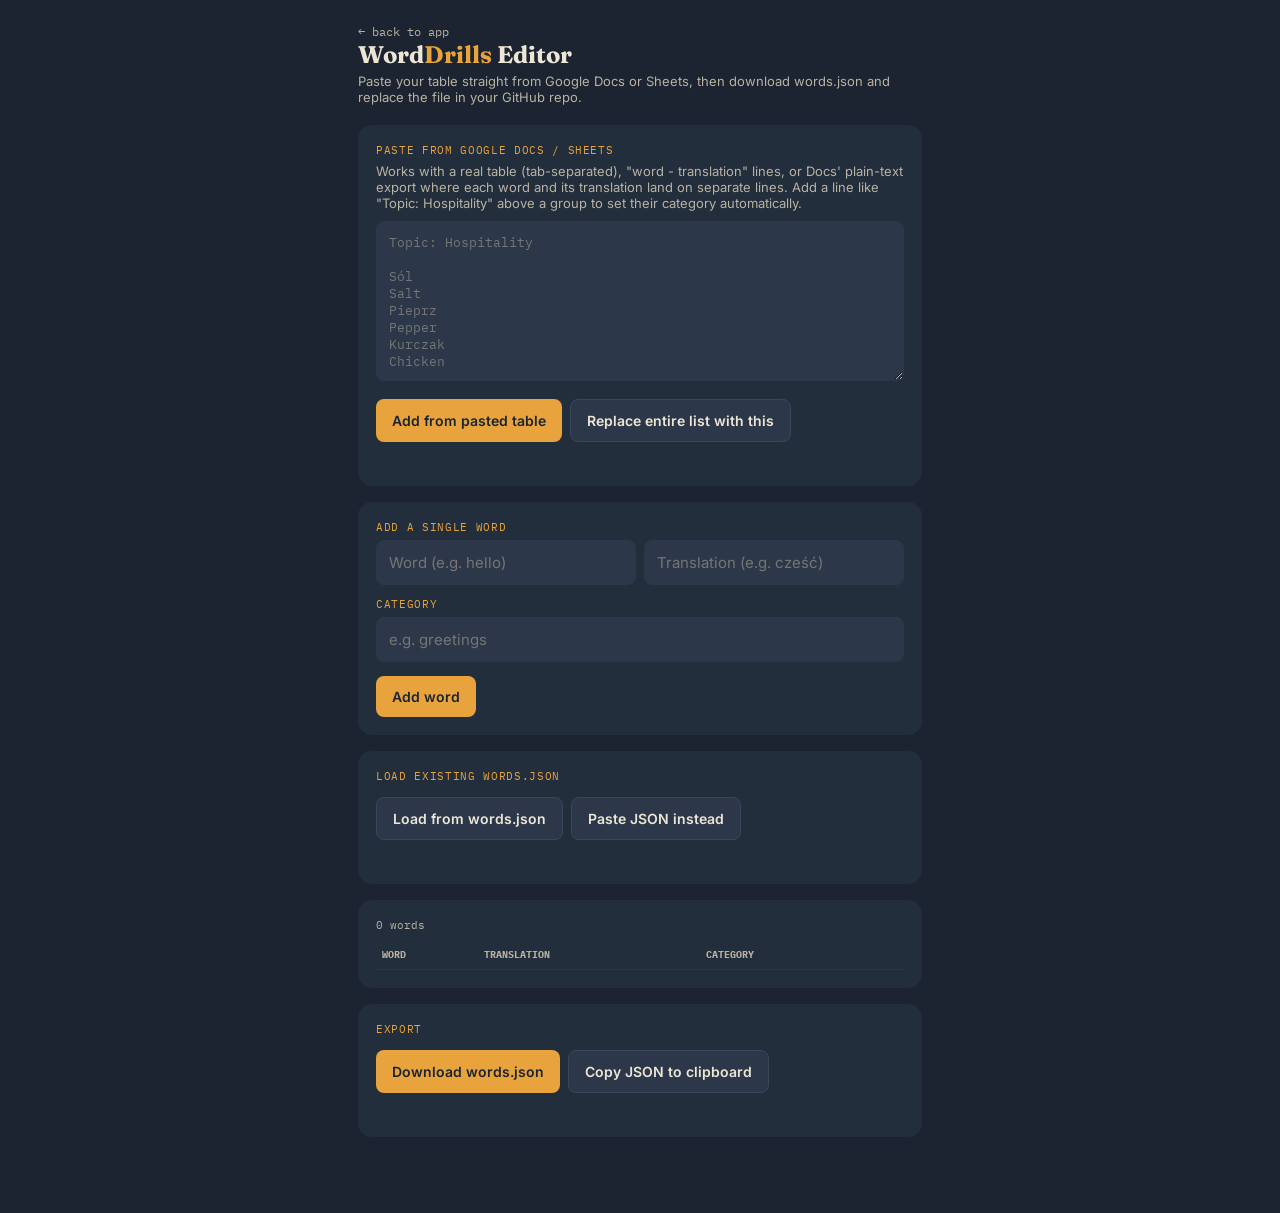
==== editor.html @ 2029062b "Add files via upload" ====
<!DOCTYPE html>
<html lang="en">
<head>
<meta charset="UTF-8">
<meta name="viewport" content="width=device-width, initial-scale=1.0, maximum-scale=1.0">
<title>Word Drills — Editor</title>
<link rel="preconnect" href="https://fonts.googleapis.com">
<link href="https://fonts.googleapis.com/css2?family=Fraunces:opsz,wght@9..144,500;9..144,700&family=Inter:wght@400;500;600;700&family=IBM+Plex+Mono:wght@500&display=swap" rel="stylesheet">
<style>
  :root{
    --ink:#1B2430;
    --surface:#232E3D;
    --surface-2:#2C3849;
    --paper:#EDE6D6;
    --paper-dim:#B9B2A2;
    --amber:#E8A33D;
    --sage:#6FA97A;
    --rust:#C8563D;
    --radius:14px;
  }
  *{box-sizing:border-box;}
  body{
    margin:0;
    background:var(--ink);
    color:var(--paper);
    font-family:'Inter',sans-serif;
    display:flex;
    justify-content:center;
    min-height:100dvh;
  }
  .app{ width:100%; max-width:600px; padding:20px 18px 60px; }
  h1{
    font-family:'Fraunces',serif;
    font-weight:700;
    font-size:24px;
    margin:0 0 4px;
  }
  h1 span{color:var(--amber);}
  .sub{ color:var(--paper-dim); font-size:13px; margin-bottom:20px; }
  .card{ background:var(--surface); border-radius:var(--radius); padding:18px; margin-bottom:16px; }
  label.field-label{
    display:block;
    font-family:'IBM Plex Mono',monospace;
    font-size:11px;
    text-transform:uppercase;
    letter-spacing:0.06em;
    color:var(--amber);
    margin-bottom:6px;
    margin-top:12px;
  }
  label.field-label:first-child{margin-top:0;}
  input, textarea{
    width:100%;
    padding:12px;
    border-radius:8px;
    border:1px solid var(--surface-2);
    background:var(--surface-2);
    color:var(--paper);
    font-family:'Inter',sans-serif;
    font-size:15px;
  }
  textarea{ font-family:'IBM Plex Mono',monospace; font-size:13px; min-height:90px; resize:vertical; }
  .row{ display:flex; gap:8px; }
  .row > div{ flex:1; }
  button{
    font-family:'Inter',sans-serif;
    font-weight:600;
    font-size:14px;
    border-radius:8px;
    border:none;
    padding:12px 16px;
    cursor:pointer;
  }
  .btn-primary{ background:var(--amber); color:var(--ink); }
  .btn-secondary{ background:var(--surface-2); color:var(--paper); border:1px solid #3a4759; }
  .btn-row{ display:flex; gap:8px; margin-top:14px; flex-wrap:wrap; }
  table{ width:100%; border-collapse:collapse; margin-top:6px; font-size:14px; }
  th{
    text-align:left;
    font-family:'IBM Plex Mono',monospace;
    font-size:10px;
    text-transform:uppercase;
    color:var(--paper-dim);
    padding:8px 6px;
    border-bottom:1px solid var(--surface-2);
  }
  td{ padding:8px 6px; border-bottom:1px solid var(--surface-2); vertical-align:middle; }
  td input{ padding:8px; font-size:13px; }
  .del-btn{
    background:transparent;
    color:var(--rust);
    border:1px solid var(--rust);
    padding:6px 10px;
    font-size:12px;
  }
  .count-tag{
    font-family:'IBM Plex Mono',monospace;
    font-size:11px;
    color:var(--paper-dim);
    margin-bottom:8px;
  }
  .status{
    font-family:'IBM Plex Mono',monospace;
    font-size:12px;
    color:var(--sage);
    margin-top:10px;
    min-height:16px;
  }
  a.back-link{
    color:var(--paper-dim);
    font-size:12px;
    text-decoration:none;
    font-family:'IBM Plex Mono',monospace;
  }
</style>
</head>
<body>
<div class="app">
  <a class="back-link" href="index.html">&larr; back to app</a>
  <h1>Word<span>Drills</span> Editor</h1>
  <div class="sub">Paste your table straight from Google Docs or Sheets, then download words.json and replace the file in your GitHub repo.</div>

  <div class="card">
    <label class="field-label">Paste from Google Docs / Sheets</label>
    <div class="sub" style="margin-bottom:10px;">Works with a real table (tab-separated), "word - translation" lines, or Docs' plain-text export where each word and its translation land on separate lines. Add a line like "Topic: Hospitality" above a group to set their category automatically.</div>
    <textarea id="table-input" style="min-height:160px;" placeholder="Topic: Hospitality

Sól
Salt
Pieprz
Pepper
Kurczak
Chicken"></textarea>
    <div class="btn-row">
      <button class="btn-primary" id="table-import-btn">Add from pasted table</button>
      <button class="btn-secondary" id="table-replace-btn">Replace entire list with this</button>
    </div>
    <div class="status" id="table-status"></div>
  </div>

  <div class="card">
    <label class="field-label">Add a single word</label>
    <div class="row">
      <div><input id="new-word" placeholder="Word (e.g. hello)"></div>
      <div><input id="new-translation" placeholder="Translation (e.g. cześć)"></div>
    </div>
    <label class="field-label">Category</label>
    <input id="new-category" list="category-list" placeholder="e.g. greetings">
    <datalist id="category-list"></datalist>
    <div class="btn-row">
      <button class="btn-primary" id="add-btn">Add word</button>
    </div>
  </div>

  <div class="card">
    <label class="field-label">Load existing words.json</label>
    <div class="btn-row">
      <button class="btn-secondary" id="load-btn">Load from words.json</button>
      <button class="btn-secondary" id="paste-toggle-btn">Paste JSON instead</button>
    </div>
    <div class="hidden-paste" id="paste-area" style="display:none; margin-top:12px;">
      <textarea id="paste-input" placeholder='[{"word":"hello","translation":"cześć","category":"greetings"}]'></textarea>
      <div class="btn-row"><button class="btn-primary" id="paste-import-btn">Import pasted JSON</button></div>
    </div>
    <div class="status" id="load-status"></div>
  </div>

  <div class="card">
    <div class="count-tag" id="word-count">0 words</div>
    <table>
      <thead><tr><th>Word</th><th>Translation</th><th>Category</th><th></th></tr></thead>
      <tbody id="word-table-body"></tbody>
    </table>
  </div>

  <div class="card">
    <label class="field-label">Export</label>
    <div class="btn-row">
      <button class="btn-primary" id="download-btn">Download words.json</button>
      <button class="btn-secondary" id="copy-btn">Copy JSON to clipboard</button>
    </div>
    <div class="status" id="export-status"></div>
  </div>
</div>

<script>
let words = [];
const el = id => document.getElementById(id);

function refreshTable(){
  const body = el('word-table-body');
  body.innerHTML = '';
  words.forEach((w, i) => {
    const tr = document.createElement('tr');
    tr.innerHTML = `
      <td><input data-i="${i}" data-field="word" value="${escapeAttr(w.word)}"></td>
      <td><input data-i="${i}" data-field="translation" value="${escapeAttr(w.translation)}"></td>
      <td><input data-i="${i}" data-field="category" value="${escapeAttr(w.category)}"></td>
      <td><button class="del-btn" data-i="${i}">Delete</button></td>
    `;
    body.appendChild(tr);
  });
  body.querySelectorAll('input').forEach(inp => {
    inp.addEventListener('input', e => {
      const i = e.target.dataset.i, field = e.target.dataset.field;
      words[i][field] = e.target.value;
      refreshCategoryList();
    });
  });
  body.querySelectorAll('.del-btn').forEach(btn => {
    btn.addEventListener('click', e => {
      words.splice(e.target.dataset.i, 1);
      refreshTable();
    });
  });
  el('word-count').textContent = words.length + ' word' + (words.length === 1 ? '' : 's');
  refreshCategoryList();
}

function refreshCategoryList(){
  const cats = [...new Set(words.map(w => w.category).filter(Boolean))];
  el('category-list').innerHTML = cats.map(c => `<option value="${escapeAttr(c)}">`).join('');
}

function escapeAttr(s){
  return String(s || '').replace(/"/g, '&quot;');
}

el('load-btn').addEventListener('click', () => {
  fetch('words.json')
    .then(r => r.json())
    .then(data => {
      words = data;
      refreshTable();
      el('load-status').textContent = 'Loaded ' + data.length + ' words.';
    })
    .catch(() => {
      el('load-status').textContent = 'Could not load words.json from this folder.';
    });
});

el('paste-toggle-btn').addEventListener('click', () => {
  const area = el('paste-area');
  area.style.display = area.style.display === 'none' ? 'block' : 'none';
});

el('paste-import-btn').addEventListener('click', () => {
  try {
    const data = JSON.parse(el('paste-input').value);
    words = data;
    refreshTable();
    el('load-status').textContent = 'Imported ' + data.length + ' words.';
  } catch (err) {
    el('load-status').textContent = 'Invalid JSON — check formatting.';
  }
});

el('add-btn').addEventListener('click', () => {
  const word = el('new-word').value.trim();
  const translation = el('new-translation').value.trim();
  const category = el('new-category').value.trim() || 'uncategorized';
  if (!word || !translation) return;
  words.push({ word, translation, category });
  el('new-word').value = '';
  el('new-translation').value = '';
  el('new-category').value = '';
  refreshTable();
});

// Splits a pasted line into cells. Handles tab-separated (Google Docs/Sheets
// tables paste this way), comma-separated, and "word - translation" dashes.
function splitCells(line){
  if (line.includes('\t')) return line.split('\t').map(c => c.trim());
  if (line.includes(',')) return line.split(',').map(c => c.trim());
  if (line.includes(' - ') || /^\S+\s*-\s*\S/.test(line)) return line.split('-').map(c => c.trim());
  return [line.trim()];
}

function looksLikeHeader(cells){
  const joined = cells.join(' ').toLowerCase();
  return /\b(word|translation|category|term|meaning)\b/.test(joined) && cells.length <= 4;
}

// Handles three pasted shapes at once:
//  1. "word<TAB>translation<TAB>category" per line (Sheets, or a Docs table
//     copied with cells intact)
//  2. "word - translation" per line
//  3. Docs tables that flatten each row onto two separate lines (word on one
//     line, translation on the next), optionally grouped under "Topic: X"
//     lines that set the category for everything below them
function parseTable(text){
  const rawLines = text.split('\n').map(l => l.trim()).filter(Boolean);
  const parsed = [];
  let currentCategory = 'uncategorized';
  let pendingWord = null;

  rawLines.forEach((line, idx) => {
    const topicMatch = line.match(/^(topic|category)\s*:\s*(.+)$/i);
    if (topicMatch){
      currentCategory = topicMatch[2].trim();
      pendingWord = null;
      return;
    }

    const cells = splitCells(line).map(c => c.replace(/^"|"$/g, ''));

    if (idx === 0 && looksLikeHeader(cells)) return; // skip a header row

    if (cells.length >= 2 && cells[0] && cells[1]){
      // full row already has word + translation on one line
      parsed.push({
        word: cells[0],
        translation: cells[1],
        category: cells[2] || currentCategory
      });
      pendingWord = null;
    } else if (cells[0]){
      // single token per line — pair it with the next single token
      if (pendingWord === null){
        pendingWord = cells[0];
      } else {
        parsed.push({ word: pendingWord, translation: cells[0], category: currentCategory });
        pendingWord = null;
      }
    }
  });

  return parsed;
}

el('table-import-btn').addEventListener('click', () => {
  const parsed = parseTable(el('table-input').value);
  if (parsed.length === 0){
    el('table-status').textContent = 'Could not find any rows — check the paste includes at least a word and translation per line.';
    return;
  }
  words = words.concat(parsed);
  refreshTable();
  el('table-status').textContent = 'Added ' + parsed.length + ' words.';
  el('table-input').value = '';
});

el('table-replace-btn').addEventListener('click', () => {
  const parsed = parseTable(el('table-input').value);
  if (parsed.length === 0){
    el('table-status').textContent = 'Could not find any rows — check the paste includes at least a word and translation per line.';
    return;
  }
  words = parsed;
  refreshTable();
  el('table-status').textContent = 'Replaced list with ' + parsed.length + ' words.';
  el('table-input').value = '';
});

el('download-btn').addEventListener('click', () => {
  const blob = new Blob([JSON.stringify(words, null, 2)], { type: 'application/json' });
  const url = URL.createObjectURL(blob);
  const a = document.createElement('a');
  a.href = url;
  a.download = 'words.json';
  a.click();
  URL.revokeObjectURL(url);
  el('export-status').textContent = 'Downloaded — now replace words.json in your GitHub repo with this file.';
});

el('copy-btn').addEventListener('click', () => {
  navigator.clipboard.writeText(JSON.stringify(words, null, 2))
    .then(() => { el('export-status').textContent = 'Copied to clipboard.'; })
    .catch(() => { el('export-status').textContent = 'Could not copy — try Download instead.'; });
});

refreshTable();
</script>
</body>
</html>
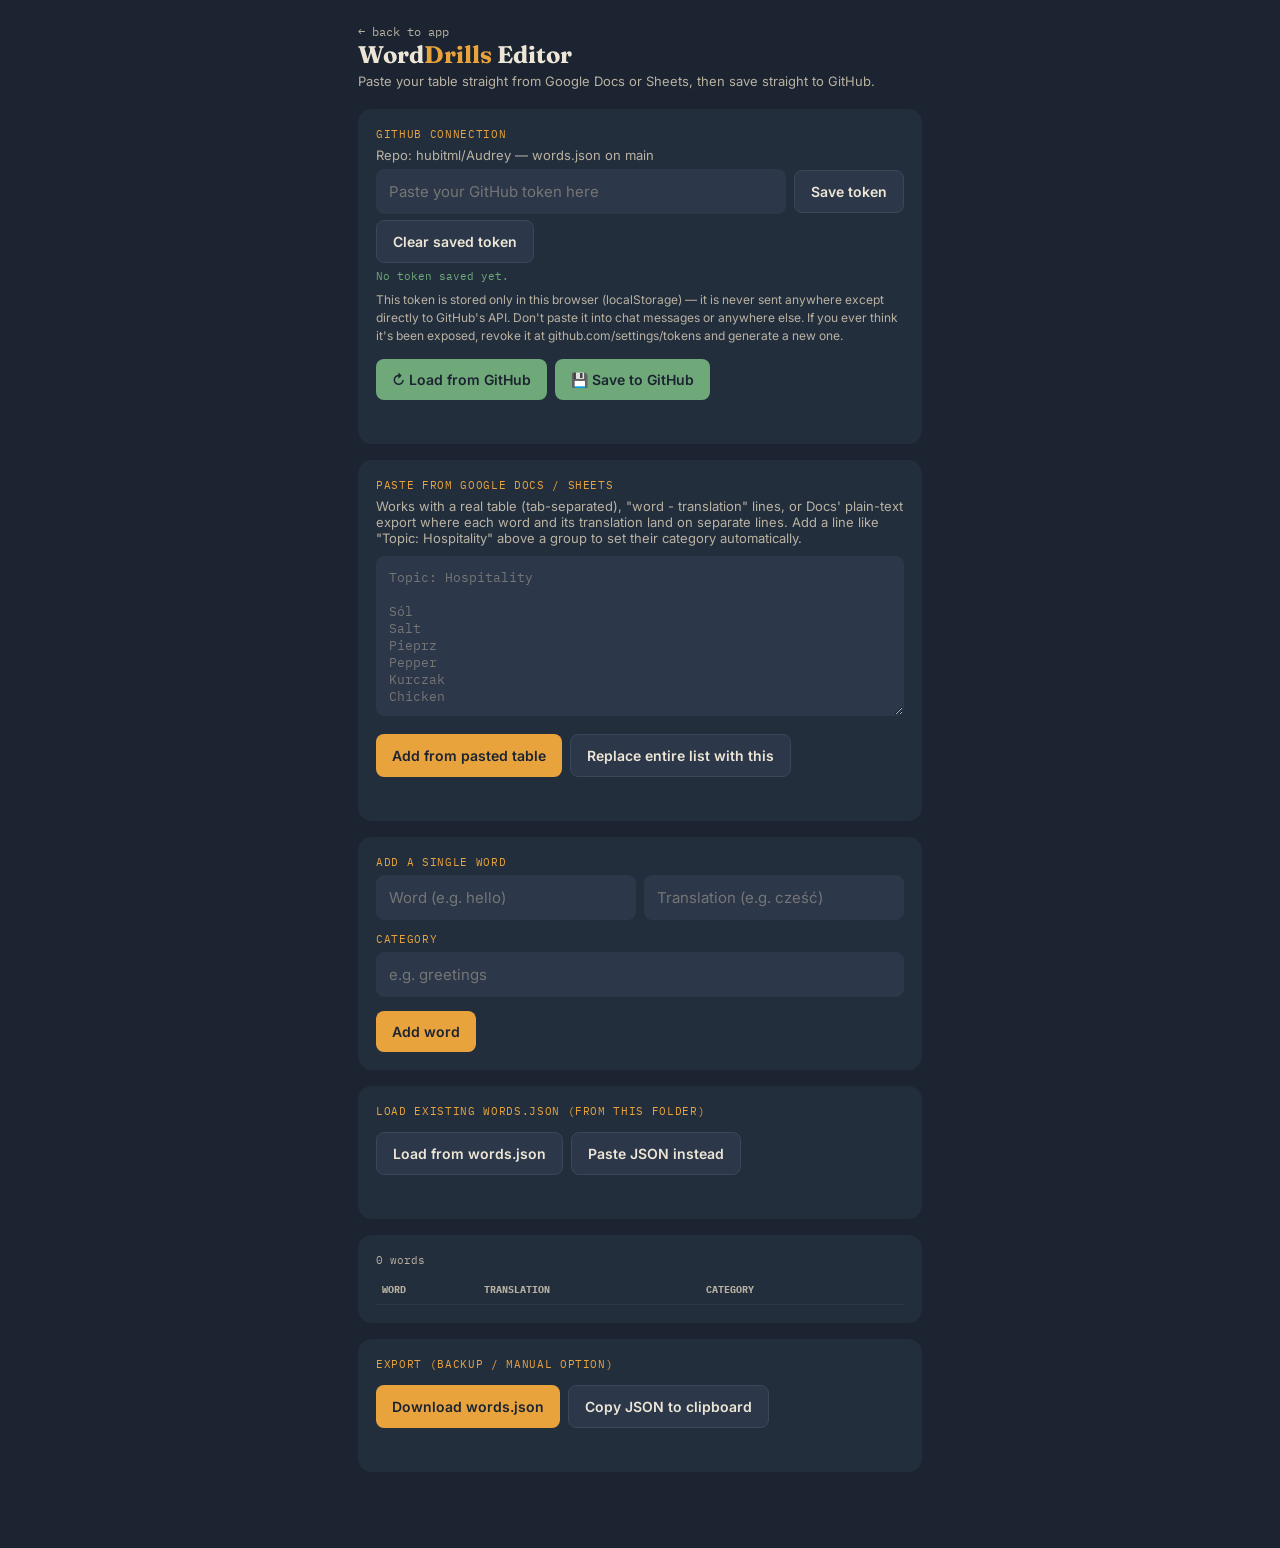
==== commit 9a76718f: "Add files via upload" ====
--- a/editor.html
+++ b/editor.html
@@ -71,8 +71,10 @@
     padding:12px 16px;
     cursor:pointer;
   }
+  button:disabled{ opacity:0.5; cursor:not-allowed; }
   .btn-primary{ background:var(--amber); color:var(--ink); }
   .btn-secondary{ background:var(--surface-2); color:var(--paper); border:1px solid #3a4759; }
+  .btn-github{ background:var(--sage); color:var(--ink); }
   .btn-row{ display:flex; gap:8px; margin-top:14px; flex-wrap:wrap; }
   table{ width:100%; border-collapse:collapse; margin-top:6px; font-size:14px; }
   th{
@@ -106,11 +108,26 @@
     margin-top:10px;
     min-height:16px;
   }
+  .status.error{ color:var(--rust); }
   a.back-link{
     color:var(--paper-dim);
     font-size:12px;
     text-decoration:none;
     font-family:'IBM Plex Mono',monospace;
+  }
+  .token-note{
+    font-size:12px;
+    color:var(--paper-dim);
+    margin-top:8px;
+    line-height:1.5;
+  }
+  .token-row{ display:flex; gap:8px; align-items:center; margin-top:6px; }
+  .token-row input{ flex:1; }
+  .token-saved-tag{
+    font-family:'IBM Plex Mono',monospace;
+    font-size:11px;
+    color:var(--sage);
+    margin-top:6px;
   }
 </style>
 </head>
@@ -118,7 +135,26 @@
 <div class="app">
   <a class="back-link" href="index.html">&larr; back to app</a>
   <h1>Word<span>Drills</span> Editor</h1>
-  <div class="sub">Paste your table straight from Google Docs or Sheets, then download words.json and replace the file in your GitHub repo.</div>
+  <div class="sub">Paste your table straight from Google Docs or Sheets, then save straight to GitHub.</div>
+
+  <div class="card">
+    <label class="field-label">GitHub connection</label>
+    <div class="sub" style="margin-bottom:6px;">Repo: hubitml/Audrey — words.json on main</div>
+    <div class="token-row">
+      <input id="github-token" type="password" placeholder="Paste your GitHub token here">
+      <button class="btn-secondary" id="token-save-btn">Save token</button>
+    </div>
+    <div class="token-row">
+      <button class="btn-secondary" id="token-clear-btn">Clear saved token</button>
+    </div>
+    <div class="token-saved-tag" id="token-saved-tag"></div>
+    <div class="token-note">This token is stored only in this browser (localStorage) — it is never sent anywhere except directly to GitHub's API. Don't paste it into chat messages or anywhere else. If you ever think it's been exposed, revoke it at github.com/settings/tokens and generate a new one.</div>
+    <div class="btn-row">
+      <button class="btn-github" id="github-load-btn">↻ Load from GitHub</button>
+      <button class="btn-github" id="github-save-btn">💾 Save to GitHub</button>
+    </div>
+    <div class="status" id="github-status"></div>
+  </div>
 
   <div class="card">
     <label class="field-label">Paste from Google Docs / Sheets</label>
@@ -153,7 +189,7 @@
   </div>
 
   <div class="card">
-    <label class="field-label">Load existing words.json</label>
+    <label class="field-label">Load existing words.json (from this folder)</label>
     <div class="btn-row">
       <button class="btn-secondary" id="load-btn">Load from words.json</button>
       <button class="btn-secondary" id="paste-toggle-btn">Paste JSON instead</button>
@@ -174,7 +210,7 @@
   </div>
 
   <div class="card">
-    <label class="field-label">Export</label>
+    <label class="field-label">Export (backup / manual option)</label>
     <div class="btn-row">
       <button class="btn-primary" id="download-btn">Download words.json</button>
       <button class="btn-secondary" id="copy-btn">Copy JSON to clipboard</button>
@@ -186,6 +222,14 @@
 <script>
 let words = [];
 const el = id => document.getElementById(id);
+
+// ---- GitHub config ----
+const GH_OWNER = 'hubitml';
+const GH_REPO = 'Audrey';
+const GH_BRANCH = 'main';
+const GH_PATH = 'words.json';
+const GH_TOKEN_KEY = 'wordDrillsGithubToken';
+let currentFileSha = null; // tracks the SHA of the last-loaded words.json, needed to save
 
 function refreshTable(){
   const body = el('word-table-body');
@@ -226,6 +270,147 @@
   return String(s || '').replace(/"/g, '&quot;');
 }
 
+// ---- Token handling ----
+function getToken(){
+  return localStorage.getItem(GH_TOKEN_KEY) || '';
+}
+
+function setToken(token){
+  localStorage.setItem(GH_TOKEN_KEY, token);
+  updateTokenSavedTag();
+}
+
+function clearToken(){
+  localStorage.removeItem(GH_TOKEN_KEY);
+  el('github-token').value = '';
+  updateTokenSavedTag();
+}
+
+function updateTokenSavedTag(){
+  const tag = el('token-saved-tag');
+  tag.textContent = getToken() ? 'Token saved in this browser.' : 'No token saved yet.';
+}
+
+el('token-save-btn').addEventListener('click', () => {
+  const val = el('github-token').value.trim();
+  if (!val){
+    el('github-status').textContent = 'Enter a token first.';
+    el('github-status').className = 'status error';
+    return;
+  }
+  setToken(val);
+  el('github-token').value = '';
+  el('github-status').textContent = 'Token saved to this browser.';
+  el('github-status').className = 'status';
+});
+
+el('token-clear-btn').addEventListener('click', () => {
+  clearToken();
+  el('github-status').textContent = 'Token cleared.';
+  el('github-status').className = 'status';
+});
+
+// ---- GitHub Load ----
+el('github-load-btn').addEventListener('click', async () => {
+  const status = el('github-status');
+  const token = getToken();
+  if (!token){
+    status.textContent = 'Paste and save a GitHub token first.';
+    status.className = 'status error';
+    return;
+  }
+  status.textContent = 'Loading from GitHub…';
+  status.className = 'status';
+  try {
+    const url = `https://api.github.com/repos/${GH_OWNER}/${GH_REPO}/contents/${GH_PATH}?ref=${GH_BRANCH}`;
+    const res = await fetch(url, {
+      headers: {
+        'Authorization': `Bearer ${token}`,
+        'Accept': 'application/vnd.github+json'
+      }
+    });
+    if (!res.ok){
+      throw new Error(`GitHub returned ${res.status}: ${res.statusText}`);
+    }
+    const data = await res.json();
+    currentFileSha = data.sha;
+    const decoded = decodeURIComponent(escape(atob(data.content.replace(/\n/g, ''))));
+    words = JSON.parse(decoded);
+    refreshTable();
+    status.textContent = `Loaded ${words.length} words from GitHub.`;
+    status.className = 'status';
+  } catch (err) {
+    status.textContent = 'Load failed: ' + err.message;
+    status.className = 'status error';
+  }
+});
+
+// ---- GitHub Save ----
+el('github-save-btn').addEventListener('click', async () => {
+  const status = el('github-status');
+  const token = getToken();
+  if (!token){
+    status.textContent = 'Paste and save a GitHub token first.';
+    status.className = 'status error';
+    return;
+  }
+  status.textContent = 'Saving to GitHub…';
+  status.className = 'status';
+  try {
+    const url = `https://api.github.com/repos/${GH_OWNER}/${GH_REPO}/contents/${GH_PATH}`;
+
+    // Always re-fetch the current SHA right before saving, so we don't
+    // clobber a change made elsewhere (e.g. another tab, or editing on
+    // GitHub's website directly) with a stale version.
+    const shaRes = await fetch(`${url}?ref=${GH_BRANCH}`, {
+      headers: {
+        'Authorization': `Bearer ${token}`,
+        'Accept': 'application/vnd.github+json'
+      }
+    });
+    if (shaRes.ok){
+      const shaData = await shaRes.json();
+      currentFileSha = shaData.sha;
+    }
+    // If shaRes is 404, the file doesn't exist yet — currentFileSha stays
+    // null and GitHub will create it fresh.
+
+    const jsonStr = JSON.stringify(words, null, 2);
+    const contentB64 = btoa(unescape(encodeURIComponent(jsonStr)));
+
+    const body = {
+      message: `Update words.json (${words.length} words) via editor`,
+      content: contentB64,
+      branch: GH_BRANCH
+    };
+    if (currentFileSha) body.sha = currentFileSha;
+
+    const putRes = await fetch(url, {
+      method: 'PUT',
+      headers: {
+        'Authorization': `Bearer ${token}`,
+        'Accept': 'application/vnd.github+json',
+        'Content-Type': 'application/json'
+      },
+      body: JSON.stringify(body)
+    });
+
+    if (!putRes.ok){
+      const errData = await putRes.json().catch(() => ({}));
+      throw new Error(`GitHub returned ${putRes.status}: ${errData.message || putRes.statusText}`);
+    }
+
+    const putData = await putRes.json();
+    currentFileSha = putData.content.sha;
+    status.textContent = `Saved ${words.length} words to GitHub.`;
+    status.className = 'status';
+  } catch (err) {
+    status.textContent = 'Save failed: ' + err.message;
+    status.className = 'status error';
+  }
+});
+
+// ---- Local load/paste (unchanged, kept as fallback) ----
 el('load-btn').addEventListener('click', () => {
   fetch('words.json')
     .then(r => r.json())
@@ -360,7 +545,7 @@
   a.download = 'words.json';
   a.click();
   URL.revokeObjectURL(url);
-  el('export-status').textContent = 'Downloaded — now replace words.json in your GitHub repo with this file.';
+  el('export-status').textContent = 'Downloaded — you can also just use Save to GitHub above.';
 });
 
 el('copy-btn').addEventListener('click', () => {
@@ -369,6 +554,7 @@
     .catch(() => { el('export-status').textContent = 'Could not copy — try Download instead.'; });
 });
 
+updateTokenSavedTag();
 refreshTable();
 </script>
 </body>
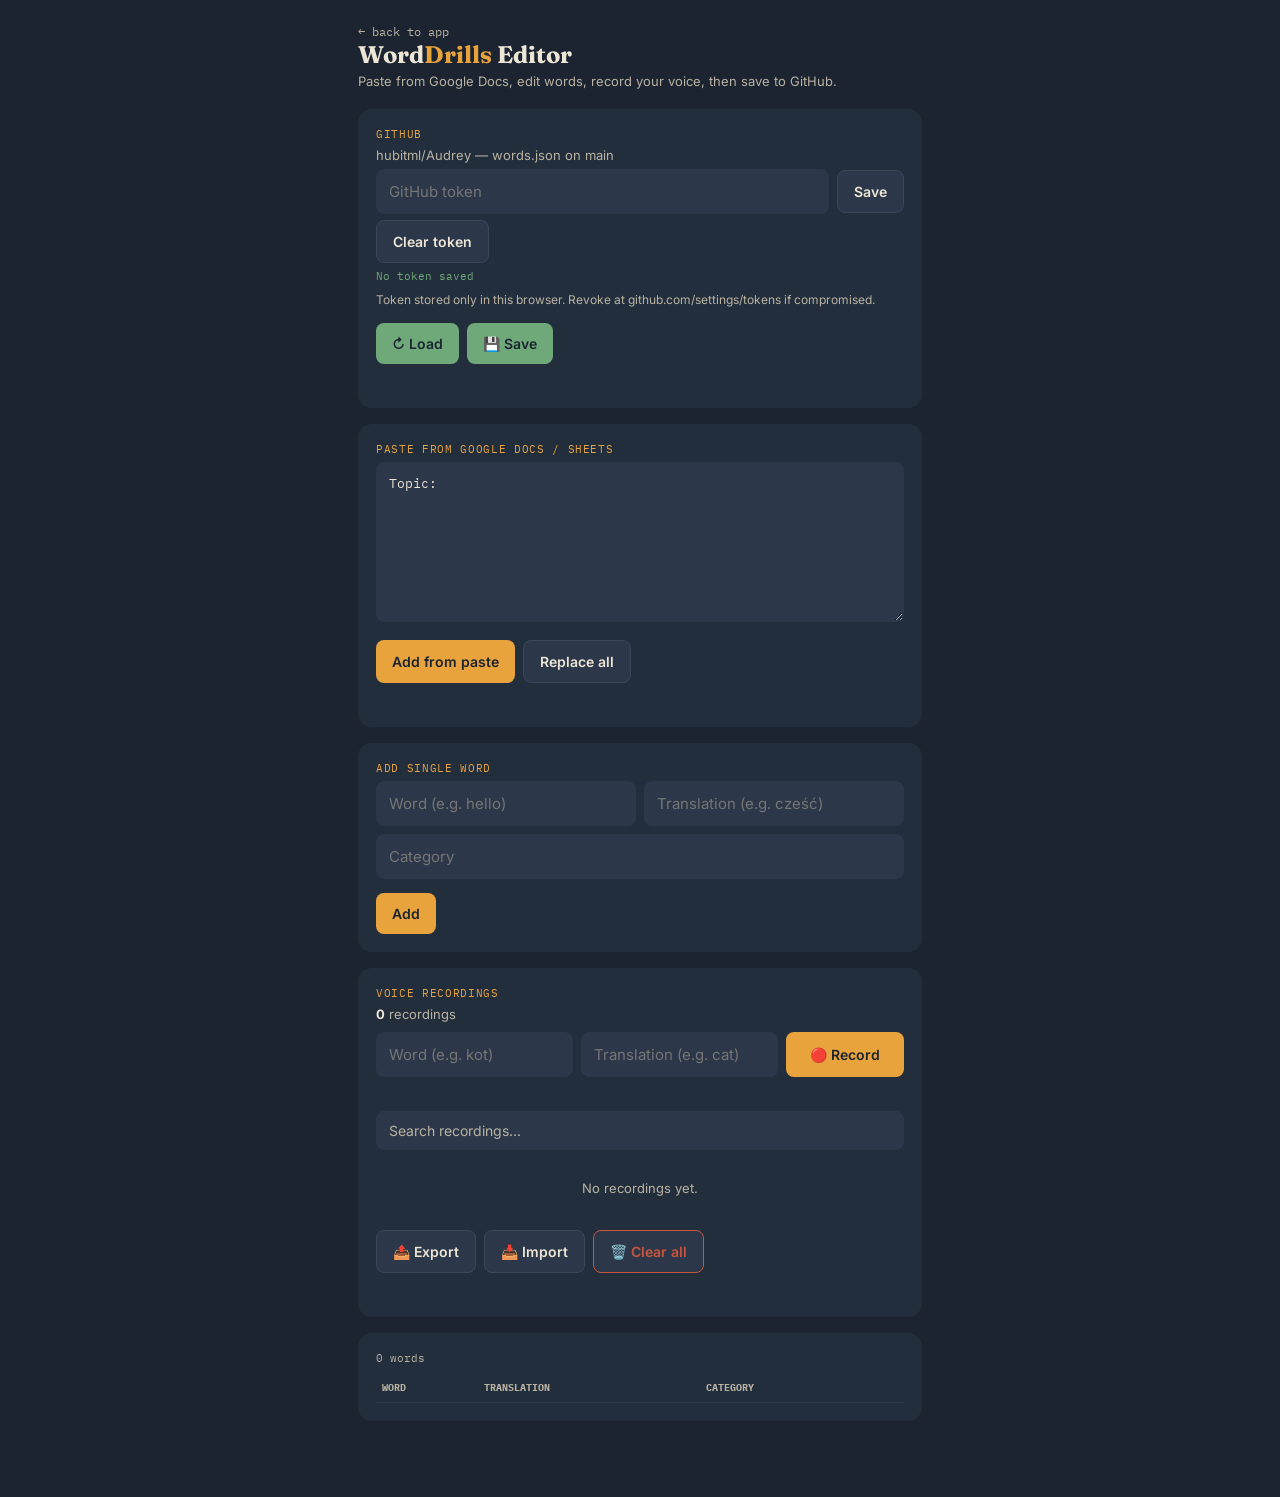
==== commit c286ecee: "Update editor.html" ====
--- a/editor.html
+++ b/editor.html
@@ -129,36 +129,118 @@
     color:var(--sage);
     margin-top:6px;
   }
+
+  /* Voice Manager */
+  .voice-item{
+    display:flex;
+    justify-content:space-between;
+    align-items:center;
+    padding:8px 0;
+    border-top:1px solid var(--surface-2);
+  }
+  .voice-item:first-child{border-top:none;}
+  .voice-word{font-weight:600; font-size:15px;}
+  .voice-meta{font-size:12px; color:var(--paper-dim); margin-left:8px;}
+  .voice-actions{display:flex; gap:6px;}
+  .voice-actions button{
+    padding:4px 10px;
+    border-radius:6px;
+    border:1px solid var(--surface-2);
+    background:transparent;
+    color:var(--paper);
+    cursor:pointer;
+    font-size:12px;
+    transition:all 0.2s;
+  }
+  .voice-actions button:hover{ border-color:var(--paper-dim); }
+  .voice-actions .play-btn{color:var(--sage);}
+  .voice-actions .delete-btn{color:var(--rust);}
+  .recording-indicator{
+    display:inline-block;
+    width:10px;
+    height:10px;
+    border-radius:50%;
+    background:var(--rust);
+    animation:pulse 1s infinite;
+    margin-right:8px;
+    vertical-align:middle;
+  }
+  @keyframes pulse{
+    0%,100%{opacity:1;}
+    50%{opacity:0.3;}
+  }
+  .voice-count{ font-size:13px; color:var(--paper-dim); margin-bottom:10px; }
+  .voice-count strong{color:var(--paper);}
+  .search-box{
+    width:100%;
+    padding:10px 12px;
+    border-radius:8px;
+    border:1px solid var(--surface-2);
+    background:var(--surface-2);
+    color:var(--paper);
+    font-family:'Inter',sans-serif;
+    font-size:14px;
+    margin-bottom:10px;
+  }
+  .search-box::placeholder{color:var(--paper-dim);}
+  .search-box:focus{outline:none; border-color:var(--amber);}
+  .empty-state{
+    text-align:center;
+    color:var(--paper-dim);
+    font-size:13px;
+    padding:20px 0;
+  }
+  .voice-progress{
+    font-size:12px;
+    color:var(--paper-dim);
+    margin-bottom:8px;
+  }
+  .word-suggestion{
+    padding:4px 10px;
+    background:var(--surface-2);
+    border-radius:6px;
+    margin:2px 4px 2px 0;
+    display:inline-block;
+    cursor:pointer;
+    font-size:13px;
+    transition:all 0.2s;
+  }
+  .word-suggestion:hover{
+    background:var(--amber);
+    color:var(--ink);
+  }
+  .suggestions{ margin:6px 0 10px; display:flex; flex-wrap:wrap; gap:4px; }
 </style>
 </head>
 <body>
 <div class="app">
   <a class="back-link" href="index.html">&larr; back to app</a>
   <h1>Word<span>Drills</span> Editor</h1>
-  <div class="sub">Paste your table straight from Google Docs or Sheets, then save straight to GitHub.</div>
-
+  <div class="sub">Paste from Google Docs, edit words, record your voice, then save to GitHub.</div>
+
+  <!-- ===== GITHUB ===== -->
   <div class="card">
-    <label class="field-label">GitHub connection</label>
-    <div class="sub" style="margin-bottom:6px;">Repo: hubitml/Audrey — words.json on main</div>
+    <label class="field-label">GitHub</label>
+    <div class="sub" style="margin-bottom:6px;">hubitml/Audrey — words.json on main</div>
     <div class="token-row">
-      <input id="github-token" type="password" placeholder="Paste your GitHub token here">
-      <button class="btn-secondary" id="token-save-btn">Save token</button>
+      <input id="github-token" type="password" placeholder="GitHub token">
+      <button class="btn-secondary" id="token-save-btn">Save</button>
     </div>
     <div class="token-row">
-      <button class="btn-secondary" id="token-clear-btn">Clear saved token</button>
+      <button class="btn-secondary" id="token-clear-btn">Clear token</button>
     </div>
     <div class="token-saved-tag" id="token-saved-tag"></div>
-    <div class="token-note">This token is stored only in this browser (localStorage) — it is never sent anywhere except directly to GitHub's API. Don't paste it into chat messages or anywhere else. If you ever think it's been exposed, revoke it at github.com/settings/tokens and generate a new one.</div>
+    <div class="token-note">Token stored only in this browser. Revoke at github.com/settings/tokens if compromised.</div>
     <div class="btn-row">
-      <button class="btn-github" id="github-load-btn">↻ Load from GitHub</button>
-      <button class="btn-github" id="github-save-btn">💾 Save to GitHub</button>
+      <button class="btn-github" id="github-load-btn">↻ Load</button>
+      <button class="btn-github" id="github-save-btn">💾 Save</button>
     </div>
     <div class="status" id="github-status"></div>
   </div>
 
+  <!-- ===== PASTE ===== -->
   <div class="card">
     <label class="field-label">Paste from Google Docs / Sheets</label>
-    <div class="sub" style="margin-bottom:10px;">Works with a real table (tab-separated), "word - translation" lines, or Docs' plain-text export where each word and its translation land on separate lines. Add a line like "Topic: Hospitality" above a group to set their category automatically.</div>
     <textarea id="table-input" style="min-height:160px;" placeholder="Topic: Hospitality
 
 Sól
@@ -166,41 +248,55 @@
 Pieprz
 Pepper
 Kurczak
-Chicken"></textarea>
+Chicken">Topic: </textarea>
     <div class="btn-row">
-      <button class="btn-primary" id="table-import-btn">Add from pasted table</button>
-      <button class="btn-secondary" id="table-replace-btn">Replace entire list with this</button>
+      <button class="btn-primary" id="table-import-btn">Add from paste</button>
+      <button class="btn-secondary" id="table-replace-btn">Replace all</button>
     </div>
     <div class="status" id="table-status"></div>
   </div>
 
+  <!-- ===== SINGLE WORD ===== -->
   <div class="card">
-    <label class="field-label">Add a single word</label>
+    <label class="field-label">Add single word</label>
     <div class="row">
       <div><input id="new-word" placeholder="Word (e.g. hello)"></div>
       <div><input id="new-translation" placeholder="Translation (e.g. cześć)"></div>
     </div>
-    <label class="field-label">Category</label>
-    <input id="new-category" list="category-list" placeholder="e.g. greetings">
+    <input id="new-category" list="category-list" placeholder="Category" style="margin-top:8px;">
     <datalist id="category-list"></datalist>
     <div class="btn-row">
-      <button class="btn-primary" id="add-btn">Add word</button>
+      <button class="btn-primary" id="add-btn">Add</button>
     </div>
   </div>
 
+  <!-- ===== VOICE MANAGER ===== -->
   <div class="card">
-    <label class="field-label">Load existing words.json (from this folder)</label>
+    <label class="field-label">Voice recordings</label>
+    <div class="voice-count"><strong id="voice-total">0</strong> recordings</div>
+
+    <div style="display:flex; gap:8px; flex-wrap:wrap; margin-bottom:8px;">
+      <input id="voice-word-input" placeholder="Word (e.g. kot)" style="flex:2; min-width:100px;">
+      <input id="voice-translation-input" placeholder="Translation (e.g. cat)" style="flex:2; min-width:100px;">
+      <button class="btn-primary" id="voice-record-btn" style="flex:1; min-width:80px;">🔴 Record</button>
+    </div>
+
+    <div id="voice-suggestions" class="suggestions"></div>
+    <div id="voice-status" class="status"></div>
+
+    <input class="search-box" id="voice-search" placeholder="Search recordings...">
+    <div id="voice-list"></div>
+
     <div class="btn-row">
-      <button class="btn-secondary" id="load-btn">Load from words.json</button>
-      <button class="btn-secondary" id="paste-toggle-btn">Paste JSON instead</button>
+      <button class="btn-secondary" id="voice-export-btn">📤 Export</button>
+      <button class="btn-secondary" id="voice-import-btn">📥 Import</button>
+      <button class="btn-secondary" id="voice-delete-all-btn" style="border-color:var(--rust); color:var(--rust);">🗑️ Clear all</button>
     </div>
-    <div class="hidden-paste" id="paste-area" style="display:none; margin-top:12px;">
-      <textarea id="paste-input" placeholder='[{"word":"hello","translation":"cześć","category":"greetings"}]'></textarea>
-      <div class="btn-row"><button class="btn-primary" id="paste-import-btn">Import pasted JSON</button></div>
-    </div>
-    <div class="status" id="load-status"></div>
+    <input type="file" id="voice-import-file" accept=".json" style="display:none;">
+    <div id="voice-import-status" class="status"></div>
   </div>
 
+  <!-- ===== WORD TABLE ===== -->
   <div class="card">
     <div class="count-tag" id="word-count">0 words</div>
     <table>
@@ -208,28 +304,14 @@
       <tbody id="word-table-body"></tbody>
     </table>
   </div>
-
-  <div class="card">
-    <label class="field-label">Export (backup / manual option)</label>
-    <div class="btn-row">
-      <button class="btn-primary" id="download-btn">Download words.json</button>
-      <button class="btn-secondary" id="copy-btn">Copy JSON to clipboard</button>
-    </div>
-    <div class="status" id="export-status"></div>
-  </div>
 </div>
 
 <script>
+// ================================================================
+//  WORD MANAGER
+// ================================================================
 let words = [];
 const el = id => document.getElementById(id);
-
-// ---- GitHub config ----
-const GH_OWNER = 'hubitml';
-const GH_REPO = 'Audrey';
-const GH_BRANCH = 'main';
-const GH_PATH = 'words.json';
-const GH_TOKEN_KEY = 'wordDrillsGithubToken';
-let currentFileSha = null; // tracks the SHA of the last-loaded words.json, needed to save
 
 function refreshTable(){
   const body = el('word-table-body');
@@ -270,37 +352,29 @@
   return String(s || '').replace(/"/g, '&quot;');
 }
 
-// ---- Token handling ----
-function getToken(){
-  return localStorage.getItem(GH_TOKEN_KEY) || '';
-}
-
-function setToken(token){
-  localStorage.setItem(GH_TOKEN_KEY, token);
-  updateTokenSavedTag();
-}
-
-function clearToken(){
-  localStorage.removeItem(GH_TOKEN_KEY);
-  el('github-token').value = '';
-  updateTokenSavedTag();
-}
-
+// ================================================================
+//  GITHUB
+// ================================================================
+const GH_OWNER = 'hubitml';
+const GH_REPO = 'Audrey';
+const GH_BRANCH = 'main';
+const GH_PATH = 'words.json';
+const GH_TOKEN_KEY = 'wordDrillsGithubToken';
+let currentFileSha = null;
+
+function getToken(){ return localStorage.getItem(GH_TOKEN_KEY) || ''; }
+function setToken(token){ localStorage.setItem(GH_TOKEN_KEY, token); updateTokenSavedTag(); }
+function clearToken(){ localStorage.removeItem(GH_TOKEN_KEY); el('github-token').value = ''; updateTokenSavedTag(); }
 function updateTokenSavedTag(){
-  const tag = el('token-saved-tag');
-  tag.textContent = getToken() ? 'Token saved in this browser.' : 'No token saved yet.';
+  el('token-saved-tag').textContent = getToken() ? '✓ Token saved' : 'No token saved';
 }
 
 el('token-save-btn').addEventListener('click', () => {
   const val = el('github-token').value.trim();
-  if (!val){
-    el('github-status').textContent = 'Enter a token first.';
-    el('github-status').className = 'status error';
-    return;
-  }
+  if (!val){ el('github-status').textContent = 'Enter a token.'; el('github-status').className = 'status error'; return; }
   setToken(val);
   el('github-token').value = '';
-  el('github-status').textContent = 'Token saved to this browser.';
+  el('github-status').textContent = 'Token saved.';
   el('github-status').className = 'status';
 });
 
@@ -310,34 +384,22 @@
   el('github-status').className = 'status';
 });
 
-// ---- GitHub Load ----
 el('github-load-btn').addEventListener('click', async () => {
   const status = el('github-status');
   const token = getToken();
-  if (!token){
-    status.textContent = 'Paste and save a GitHub token first.';
-    status.className = 'status error';
-    return;
-  }
-  status.textContent = 'Loading from GitHub…';
+  if (!token){ status.textContent = 'Save a GitHub token first.'; status.className = 'status error'; return; }
+  status.textContent = 'Loading…';
   status.className = 'status';
   try {
     const url = `https://api.github.com/repos/${GH_OWNER}/${GH_REPO}/contents/${GH_PATH}?ref=${GH_BRANCH}`;
-    const res = await fetch(url, {
-      headers: {
-        'Authorization': `Bearer ${token}`,
-        'Accept': 'application/vnd.github+json'
-      }
-    });
-    if (!res.ok){
-      throw new Error(`GitHub returned ${res.status}: ${res.statusText}`);
-    }
+    const res = await fetch(url, { headers: { 'Authorization': `Bearer ${token}`, 'Accept': 'application/vnd.github+json' } });
+    if (!res.ok) throw new Error(`GitHub ${res.status}: ${res.statusText}`);
     const data = await res.json();
     currentFileSha = data.sha;
     const decoded = decodeURIComponent(escape(atob(data.content.replace(/\n/g, ''))));
     words = JSON.parse(decoded);
     refreshTable();
-    status.textContent = `Loaded ${words.length} words from GitHub.`;
+    status.textContent = `Loaded ${words.length} words.`;
     status.className = 'status';
   } catch (err) {
     status.textContent = 'Load failed: ' + err.message;
@@ -345,64 +407,33 @@
   }
 });
 
-// ---- GitHub Save ----
 el('github-save-btn').addEventListener('click', async () => {
   const status = el('github-status');
   const token = getToken();
-  if (!token){
-    status.textContent = 'Paste and save a GitHub token first.';
-    status.className = 'status error';
-    return;
-  }
-  status.textContent = 'Saving to GitHub…';
+  if (!token){ status.textContent = 'Save a GitHub token first.'; status.className = 'status error'; return; }
+  status.textContent = 'Saving…';
   status.className = 'status';
   try {
     const url = `https://api.github.com/repos/${GH_OWNER}/${GH_REPO}/contents/${GH_PATH}`;
-
-    // Always re-fetch the current SHA right before saving, so we don't
-    // clobber a change made elsewhere (e.g. another tab, or editing on
-    // GitHub's website directly) with a stale version.
     const shaRes = await fetch(`${url}?ref=${GH_BRANCH}`, {
-      headers: {
-        'Authorization': `Bearer ${token}`,
-        'Accept': 'application/vnd.github+json'
-      }
-    });
-    if (shaRes.ok){
-      const shaData = await shaRes.json();
-      currentFileSha = shaData.sha;
-    }
-    // If shaRes is 404, the file doesn't exist yet — currentFileSha stays
-    // null and GitHub will create it fresh.
+      headers: { 'Authorization': `Bearer ${token}`, 'Accept': 'application/vnd.github+json' }
+    });
+    if (shaRes.ok){ const shaData = await shaRes.json(); currentFileSha = shaData.sha; }
 
     const jsonStr = JSON.stringify(words, null, 2);
     const contentB64 = btoa(unescape(encodeURIComponent(jsonStr)));
-
-    const body = {
-      message: `Update words.json (${words.length} words) via editor`,
-      content: contentB64,
-      branch: GH_BRANCH
-    };
+    const body = { message: `Update words.json (${words.length} words)`, content: contentB64, branch: GH_BRANCH };
     if (currentFileSha) body.sha = currentFileSha;
 
     const putRes = await fetch(url, {
       method: 'PUT',
-      headers: {
-        'Authorization': `Bearer ${token}`,
-        'Accept': 'application/vnd.github+json',
-        'Content-Type': 'application/json'
-      },
+      headers: { 'Authorization': `Bearer ${token}`, 'Accept': 'application/vnd.github+json', 'Content-Type': 'application/json' },
       body: JSON.stringify(body)
     });
-
-    if (!putRes.ok){
-      const errData = await putRes.json().catch(() => ({}));
-      throw new Error(`GitHub returned ${putRes.status}: ${errData.message || putRes.statusText}`);
-    }
-
+    if (!putRes.ok){ const errData = await putRes.json().catch(() => ({})); throw new Error(`GitHub ${putRes.status}: ${errData.message || putRes.statusText}`); }
     const putData = await putRes.json();
     currentFileSha = putData.content.sha;
-    status.textContent = `Saved ${words.length} words to GitHub.`;
+    status.textContent = `Saved ${words.length} words.`;
     status.className = 'status';
   } catch (err) {
     status.textContent = 'Save failed: ' + err.message;
@@ -410,36 +441,64 @@
   }
 });
 
-// ---- Local load/paste (unchanged, kept as fallback) ----
-el('load-btn').addEventListener('click', () => {
-  fetch('words.json')
-    .then(r => r.json())
-    .then(data => {
-      words = data;
-      refreshTable();
-      el('load-status').textContent = 'Loaded ' + data.length + ' words.';
-    })
-    .catch(() => {
-      el('load-status').textContent = 'Could not load words.json from this folder.';
-    });
-});
-
-el('paste-toggle-btn').addEventListener('click', () => {
-  const area = el('paste-area');
-  area.style.display = area.style.display === 'none' ? 'block' : 'none';
-});
-
-el('paste-import-btn').addEventListener('click', () => {
-  try {
-    const data = JSON.parse(el('paste-input').value);
-    words = data;
-    refreshTable();
-    el('load-status').textContent = 'Imported ' + data.length + ' words.';
-  } catch (err) {
-    el('load-status').textContent = 'Invalid JSON — check formatting.';
-  }
-});
-
+// ================================================================
+//  PASTE
+// ================================================================
+function splitCells(line){
+  if (line.includes('\t')) return line.split('\t').map(c => c.trim());
+  if (line.includes(',')) return line.split(',').map(c => c.trim());
+  if (line.includes(' - ') || /^\S+\s*-\s*\S/.test(line)) return line.split('-').map(c => c.trim());
+  return [line.trim()];
+}
+
+function looksLikeHeader(cells){
+  const joined = cells.join(' ').toLowerCase();
+  return /\b(word|translation|category|term|meaning)\b/.test(joined) && cells.length <= 4;
+}
+
+function parseTable(text){
+  const rawLines = text.split('\n').map(l => l.trim()).filter(Boolean);
+  const parsed = [];
+  let currentCategory = 'uncategorized';
+  let pendingWord = null;
+
+  rawLines.forEach((line, idx) => {
+    const topicMatch = line.match(/^(topic|category)\s*:\s*(.+)$/i);
+    if (topicMatch){ currentCategory = topicMatch[2].trim(); pendingWord = null; return; }
+    const cells = splitCells(line).map(c => c.replace(/^"|"$/g, ''));
+    if (idx === 0 && looksLikeHeader(cells)) return;
+    if (cells.length >= 2 && cells[0] && cells[1]){
+      parsed.push({ word: cells[0], translation: cells[1], category: cells[2] || currentCategory });
+      pendingWord = null;
+    } else if (cells[0]){
+      if (pendingWord === null){ pendingWord = cells[0]; }
+      else { parsed.push({ word: pendingWord, translation: cells[0], category: currentCategory }); pendingWord = null; }
+    }
+  });
+  return parsed;
+}
+
+el('table-import-btn').addEventListener('click', () => {
+  const parsed = parseTable(el('table-input').value);
+  if (parsed.length === 0){ el('table-status').textContent = 'No words found.'; return; }
+  words = words.concat(parsed);
+  refreshTable();
+  el('table-status').textContent = 'Added ' + parsed.length + ' words.';
+  el('table-input').value = 'Topic: ';
+});
+
+el('table-replace-btn').addEventListener('click', () => {
+  const parsed = parseTable(el('table-input').value);
+  if (parsed.length === 0){ el('table-status').textContent = 'No words found.'; return; }
+  words = parsed;
+  refreshTable();
+  el('table-status').textContent = 'Replaced with ' + parsed.length + ' words.';
+  el('table-input').value = 'Topic: ';
+});
+
+// ================================================================
+//  SINGLE WORD
+// ================================================================
 el('add-btn').addEventListener('click', () => {
   const word = el('new-word').value.trim();
   const translation = el('new-translation').value.trim();
@@ -452,110 +511,381 @@
   refreshTable();
 });
 
-// Splits a pasted line into cells. Handles tab-separated (Google Docs/Sheets
-// tables paste this way), comma-separated, and "word - translation" dashes.
-function splitCells(line){
-  if (line.includes('\t')) return line.split('\t').map(c => c.trim());
-  if (line.includes(',')) return line.split(',').map(c => c.trim());
-  if (line.includes(' - ') || /^\S+\s*-\s*\S/.test(line)) return line.split('-').map(c => c.trim());
-  return [line.trim()];
-}
-
-function looksLikeHeader(cells){
-  const joined = cells.join(' ').toLowerCase();
-  return /\b(word|translation|category|term|meaning)\b/.test(joined) && cells.length <= 4;
-}
-
-// Handles three pasted shapes at once:
-//  1. "word<TAB>translation<TAB>category" per line (Sheets, or a Docs table
-//     copied with cells intact)
-//  2. "word - translation" per line
-//  3. Docs tables that flatten each row onto two separate lines (word on one
-//     line, translation on the next), optionally grouped under "Topic: X"
-//     lines that set the category for everything below them
-function parseTable(text){
-  const rawLines = text.split('\n').map(l => l.trim()).filter(Boolean);
-  const parsed = [];
-  let currentCategory = 'uncategorized';
-  let pendingWord = null;
-
-  rawLines.forEach((line, idx) => {
-    const topicMatch = line.match(/^(topic|category)\s*:\s*(.+)$/i);
-    if (topicMatch){
-      currentCategory = topicMatch[2].trim();
-      pendingWord = null;
-      return;
+// ================================================================
+//  VOICE MANAGER - IndexedDB
+// ================================================================
+const VoiceManager = {
+  dbName: 'WordDrillsVoices',
+  dbVersion: 1,
+  storeName: 'recordings',
+  db: null,
+  mediaRecorder: null,
+  audioChunks: [],
+  isRecording: false,
+
+  async init() {
+    return new Promise((resolve, reject) => {
+      const request = indexedDB.open(this.dbName, this.dbVersion);
+      request.onupgradeneeded = (event) => {
+        const db = event.target.result;
+        if (!db.objectStoreNames.contains(this.storeName)) {
+          const store = db.createObjectStore(this.storeName, { keyPath: 'wordKey' });
+          store.createIndex('word', 'word', { unique: false });
+          store.createIndex('translation', 'translation', { unique: false });
+        }
+      };
+      request.onsuccess = (event) => { this.db = event.target.result; resolve(); };
+      request.onerror = (event) => { reject(event.target.error); };
+    });
+  },
+
+  async saveRecording(wordKey, word, translation, category, audioBlob) {
+    return new Promise((resolve, reject) => {
+      const transaction = this.db.transaction([this.storeName], 'readwrite');
+      const store = transaction.objectStore(this.storeName);
+      const record = { wordKey, word, translation, category: category || 'unknown', audioBlob, timestamp: Date.now() };
+      const request = store.put(record);
+      request.onsuccess = () => resolve();
+      request.onerror = () => reject(request.error);
+    });
+  },
+
+  async getRecording(wordKey) {
+    return new Promise((resolve, reject) => {
+      const transaction = this.db.transaction([this.storeName], 'readonly');
+      const store = transaction.objectStore(this.storeName);
+      const request = store.get(wordKey);
+      request.onsuccess = () => resolve(request.result);
+      request.onerror = () => reject(request.error);
+    });
+  },
+
+  async getAllRecordings() {
+    return new Promise((resolve, reject) => {
+      const transaction = this.db.transaction([this.storeName], 'readonly');
+      const store = transaction.objectStore(this.storeName);
+      const request = store.getAll();
+      request.onsuccess = () => resolve(request.result);
+      request.onerror = () => reject(request.error);
+    });
+  },
+
+  async deleteRecording(wordKey) {
+    return new Promise((resolve, reject) => {
+      const transaction = this.db.transaction([this.storeName], 'readwrite');
+      const store = transaction.objectStore(this.storeName);
+      const request = store.delete(wordKey);
+      request.onsuccess = () => resolve();
+      request.onerror = () => reject(request.error);
+    });
+  },
+
+  async deleteAll() {
+    return new Promise((resolve, reject) => {
+      const transaction = this.db.transaction([this.storeName], 'readwrite');
+      const store = transaction.objectStore(this.storeName);
+      const request = store.clear();
+      request.onsuccess = () => resolve();
+      request.onerror = () => reject(request.error);
+    });
+  },
+
+  async startRecording() {
+    try {
+      const stream = await navigator.mediaDevices.getUserMedia({ audio: true });
+      this.mediaRecorder = new MediaRecorder(stream);
+      this.audioChunks = [];
+      this.mediaRecorder.ondataavailable = (event) => { if (event.data.size > 0) this.audioChunks.push(event.data); };
+      this.mediaRecorder.start();
+      this.isRecording = true;
+      return true;
+    } catch (err) { console.error(err); return false; }
+  },
+
+  async stopRecording() {
+    if (!this.mediaRecorder || !this.isRecording) return null;
+    return new Promise((resolve) => {
+      this.mediaRecorder.onstop = () => {
+        const audioBlob = new Blob(this.audioChunks, { type: 'audio/webm' });
+        this.isRecording = false;
+        this.mediaRecorder.stream.getTracks().forEach(track => track.stop());
+        resolve(audioBlob);
+      };
+      this.mediaRecorder.stop();
+    });
+  },
+
+  playAudio(audioBlob) {
+    const url = URL.createObjectURL(audioBlob);
+    const audio = new Audio(url);
+    audio.onended = () => URL.revokeObjectURL(url);
+    audio.play();
+    return audio;
+  },
+
+  async exportAll() {
+    const recordings = await this.getAllRecordings();
+    return await Promise.all(recordings.map(async (r) => {
+      const base64 = await this.blobToBase64(r.audioBlob);
+      return { wordKey: r.wordKey, word: r.word, translation: r.translation, category: r.category, audio: base64, timestamp: r.timestamp };
+    }));
+  },
+
+  blobToBase64(blob) {
+    return new Promise((resolve) => {
+      const reader = new FileReader();
+      reader.onloadend = () => resolve(reader.result);
+      reader.readAsDataURL(blob);
+    });
+  },
+
+  async importFromData(data) {
+    let count = 0;
+    for (const r of data) {
+      try {
+        const response = await fetch(r.audio);
+        const blob = await response.blob();
+        await this.saveRecording(r.wordKey, r.word, r.translation, r.category || 'unknown', blob);
+        count++;
+      } catch (e) { console.warn('Failed to import:', r.wordKey, e); }
     }
-
-    const cells = splitCells(line).map(c => c.replace(/^"|"$/g, ''));
-
-    if (idx === 0 && looksLikeHeader(cells)) return; // skip a header row
-
-    if (cells.length >= 2 && cells[0] && cells[1]){
-      // full row already has word + translation on one line
-      parsed.push({
-        word: cells[0],
-        translation: cells[1],
-        category: cells[2] || currentCategory
-      });
-      pendingWord = null;
-    } else if (cells[0]){
-      // single token per line — pair it with the next single token
-      if (pendingWord === null){
-        pendingWord = cells[0];
-      } else {
-        parsed.push({ word: pendingWord, translation: cells[0], category: currentCategory });
-        pendingWord = null;
-      }
-    }
-  });
-
-  return parsed;
-}
-
-el('table-import-btn').addEventListener('click', () => {
-  const parsed = parseTable(el('table-input').value);
-  if (parsed.length === 0){
-    el('table-status').textContent = 'Could not find any rows — check the paste includes at least a word and translation per line.';
+    return count;
+  }
+};
+
+// ================================================================
+//  VOICE UI
+// ================================================================
+let voiceRecordings = [];
+let voiceIsRecording = false;
+let voicePending = null;
+
+async function loadVoiceRecordings() {
+  voiceRecordings = await VoiceManager.getAllRecordings();
+  renderVoiceList();
+  updateVoiceCount();
+}
+
+function renderVoiceList(filter = '') {
+  const container = el('voice-list');
+  const search = filter.toLowerCase().trim();
+  let filtered = voiceRecordings;
+  if (search) {
+    filtered = voiceRecordings.filter(r =>
+      r.word.toLowerCase().includes(search) ||
+      r.translation.toLowerCase().includes(search)
+    );
+  }
+
+  if (filtered.length === 0) {
+    container.innerHTML = `<div class="empty-state">${voiceRecordings.length === 0 ? 'No recordings yet.' : 'No matching recordings.'}</div>`;
     return;
   }
-  words = words.concat(parsed);
-  refreshTable();
-  el('table-status').textContent = 'Added ' + parsed.length + ' words.';
-  el('table-input').value = '';
-});
-
-el('table-replace-btn').addEventListener('click', () => {
-  const parsed = parseTable(el('table-input').value);
-  if (parsed.length === 0){
-    el('table-status').textContent = 'Could not find any rows — check the paste includes at least a word and translation per line.';
+
+  container.innerHTML = filtered.map(r => `
+    <div class="voice-item">
+      <div>
+        <span class="voice-word">${r.word}</span>
+        <span class="voice-meta">${r.translation}</span>
+        <span class="voice-meta">[${r.category}]</span>
+      </div>
+      <div class="voice-actions">
+        <button class="play-btn" onclick="window.playVoice('${r.wordKey}')">▶️</button>
+        <button class="delete-btn" onclick="window.deleteVoice('${r.wordKey}')">🗑️</button>
+      </div>
+    </div>
+  `).join('');
+}
+
+function updateVoiceCount() {
+  el('voice-total').textContent = voiceRecordings.length;
+  // Show progress against words
+  if (words.length > 0) {
+    const pct = Math.round((voiceRecordings.length / words.length) * 100);
+    el('voice-status').textContent = `${voiceRecordings.length} / ${words.length} words recorded (${pct}%)`;
+    el('voice-status').className = 'status';
+  }
+}
+
+window.playVoice = async function(wordKey) {
+  const record = await VoiceManager.getRecording(wordKey);
+  if (record && record.audioBlob) {
+    VoiceManager.playAudio(record.audioBlob);
+    el('voice-status').textContent = '▶️ Playing...';
+    el('voice-status').className = 'status';
+    setTimeout(() => { el('voice-status').textContent = ''; }, 2000);
+  }
+};
+
+window.deleteVoice = async function(wordKey) {
+  if (!confirm('Delete this recording?')) return;
+  await VoiceManager.deleteRecording(wordKey);
+  await loadVoiceRecordings();
+  el('voice-status').textContent = '🗑️ Deleted.';
+  el('voice-status').className = 'status';
+  setTimeout(() => { el('voice-status').textContent = ''; }, 2000);
+};
+
+// Voice recording
+async function startVoiceRecording() {
+  const wordInput = el('voice-word-input');
+  const translationInput = el('voice-translation-input');
+  const word = wordInput.value.trim();
+  const translation = translationInput.value.trim();
+
+  if (!word || !translation) {
+    el('voice-status').textContent = '⚠️ Enter both word and translation.';
+    el('voice-status').className = 'status error';
     return;
   }
-  words = parsed;
-  refreshTable();
-  el('table-status').textContent = 'Replaced list with ' + parsed.length + ' words.';
-  el('table-input').value = '';
-});
-
-el('download-btn').addEventListener('click', () => {
-  const blob = new Blob([JSON.stringify(words, null, 2)], { type: 'application/json' });
+
+  const match = words.find(w => w.word === word && w.translation === translation);
+  const category = match ? match.category : 'unknown';
+  const wordKey = word + '|' + translation;
+
+  const existing = await VoiceManager.getRecording(wordKey);
+  if (existing && !confirm(`"${word}" already has a recording. Overwrite?`)) return;
+
+  const success = await VoiceManager.startRecording();
+  if (success) {
+    voiceIsRecording = true;
+    voicePending = { wordKey, word, translation, category };
+    el('voice-record-btn').textContent = '⏹️ Stop';
+    el('voice-record-btn').style.background = 'var(--rust)';
+    el('voice-status').innerHTML = `<span class="recording-indicator"></span> Recording... Click Stop when done.`;
+    el('voice-status').className = 'status';
+  } else {
+    el('voice-status').textContent = '❌ Could not access microphone.';
+    el('voice-status').className = 'status error';
+  }
+}
+
+async function stopVoiceRecording() {
+  const audioBlob = await VoiceManager.stopRecording();
+  if (!audioBlob) return;
+  if (!voicePending) return;
+
+  await VoiceManager.saveRecording(
+    voicePending.wordKey,
+    voicePending.word,
+    voicePending.translation,
+    voicePending.category,
+    audioBlob
+  );
+
+  voiceIsRecording = false;
+  voicePending = null;
+  el('voice-record-btn').textContent = '🔴 Record';
+  el('voice-record-btn').style.background = '';
+  el('voice-status').textContent = '✅ Saved!';
+  el('voice-status').className = 'status success';
+
+  el('voice-word-input').value = '';
+  el('voice-translation-input').value = '';
+  el('voice-suggestions').innerHTML = '';
+
+  await loadVoiceRecordings();
+  setTimeout(() => { el('voice-status').textContent = ''; }, 3000);
+}
+
+el('voice-record-btn').addEventListener('click', () => {
+  if (voiceIsRecording) { stopVoiceRecording(); }
+  else { startVoiceRecording(); }
+});
+
+// Voice suggestions
+el('voice-word-input').addEventListener('input', () => {
+  const container = el('voice-suggestions');
+  const input = el('voice-word-input').value.trim();
+  if (!input || words.length === 0) { container.innerHTML = ''; return; }
+
+  const matches = words.filter(w => w.word.startsWith(input)).slice(0, 8);
+  if (matches.length === 0) { container.innerHTML = ''; return; }
+
+  container.innerHTML = matches.map(w =>
+    `<span class="word-suggestion" onclick="fillVoiceWord('${w.word}', '${w.translation}')">${w.word} → ${w.translation}</span>`
+  ).join('');
+});
+
+window.fillVoiceWord = function(word, translation) {
+  el('voice-word-input').value = word;
+  el('voice-translation-input').value = translation;
+  el('voice-suggestions').innerHTML = '';
+};
+
+// Voice search
+el('voice-search').addEventListener('input', (e) => {
+  renderVoiceList(e.target.value);
+});
+
+// Voice export/import
+el('voice-export-btn').addEventListener('click', async () => {
+  const data = await VoiceManager.exportAll();
+  if (data.length === 0) { el('voice-import-status').textContent = '⚠️ No recordings to export.'; return; }
+  const json = JSON.stringify(data, null, 2);
+  const blob = new Blob([json], { type: 'application/json' });
   const url = URL.createObjectURL(blob);
   const a = document.createElement('a');
   a.href = url;
-  a.download = 'words.json';
+  a.download = `voice-recordings-${new Date().toISOString().slice(0,10)}.json`;
   a.click();
   URL.revokeObjectURL(url);
-  el('export-status').textContent = 'Downloaded — you can also just use Save to GitHub above.';
-});
-
-el('copy-btn').addEventListener('click', () => {
-  navigator.clipboard.writeText(JSON.stringify(words, null, 2))
-    .then(() => { el('export-status').textContent = 'Copied to clipboard.'; })
-    .catch(() => { el('export-status').textContent = 'Could not copy — try Download instead.'; });
-});
-
-updateTokenSavedTag();
-refreshTable();
+  el('voice-import-status').textContent = `📤 Exported ${data.length} recordings.`;
+  el('voice-import-status').className = 'status success';
+  setTimeout(() => { el('voice-import-status').textContent = ''; }, 3000);
+});
+
+el('voice-import-btn').addEventListener('click', () => el('voice-import-file').click());
+el('voice-import-file').addEventListener('change', async (e) => {
+  if (e.target.files.length > 0) {
+    try {
+      const text = await e.target.files[0].text();
+      const data = JSON.parse(text);
+      if (!Array.isArray(data) || data.length === 0) { throw new Error('Invalid format'); }
+      const count = await VoiceManager.importFromData(data);
+      await loadVoiceRecordings();
+      el('voice-import-status').textContent = `✅ Imported ${count} recordings.`;
+      el('voice-import-status').className = 'status success';
+      setTimeout(() => { el('voice-import-status').textContent = ''; }, 3000);
+    } catch (err) {
+      el('voice-import-status').textContent = '❌ Import failed: ' + err.message;
+      el('voice-import-status').className = 'status error';
+    }
+  }
+  e.target.value = '';
+});
+
+el('voice-delete-all-btn').addEventListener('click', async () => {
+  if (!confirm('Delete ALL voice recordings? This cannot be undone!')) return;
+  await VoiceManager.deleteAll();
+  await loadVoiceRecordings();
+  el('voice-status').textContent = '🗑️ All recordings deleted.';
+  el('voice-status').className = 'status';
+  setTimeout(() => { el('voice-status').textContent = ''; }, 3000);
+});
+
+// Keyboard shortcut: Escape to stop recording
+document.addEventListener('keydown', (e) => {
+  if (e.key === 'Escape' && voiceIsRecording) { stopVoiceRecording(); }
+});
+
+// ================================================================
+//  INIT
+// ================================================================
+async function init() {
+  await VoiceManager.init();
+  await loadVoiceRecordings();
+  updateTokenSavedTag();
+  refreshTable();
+
+  if (!navigator.mediaDevices || !navigator.mediaDevices.getUserMedia) {
+    el('voice-record-btn').disabled = true;
+    el('voice-status').textContent = '⚠️ Microphone not supported in this browser.';
+    el('voice-status').className = 'status error';
+  }
+}
+
+init();
 </script>
 </body>
 </html>
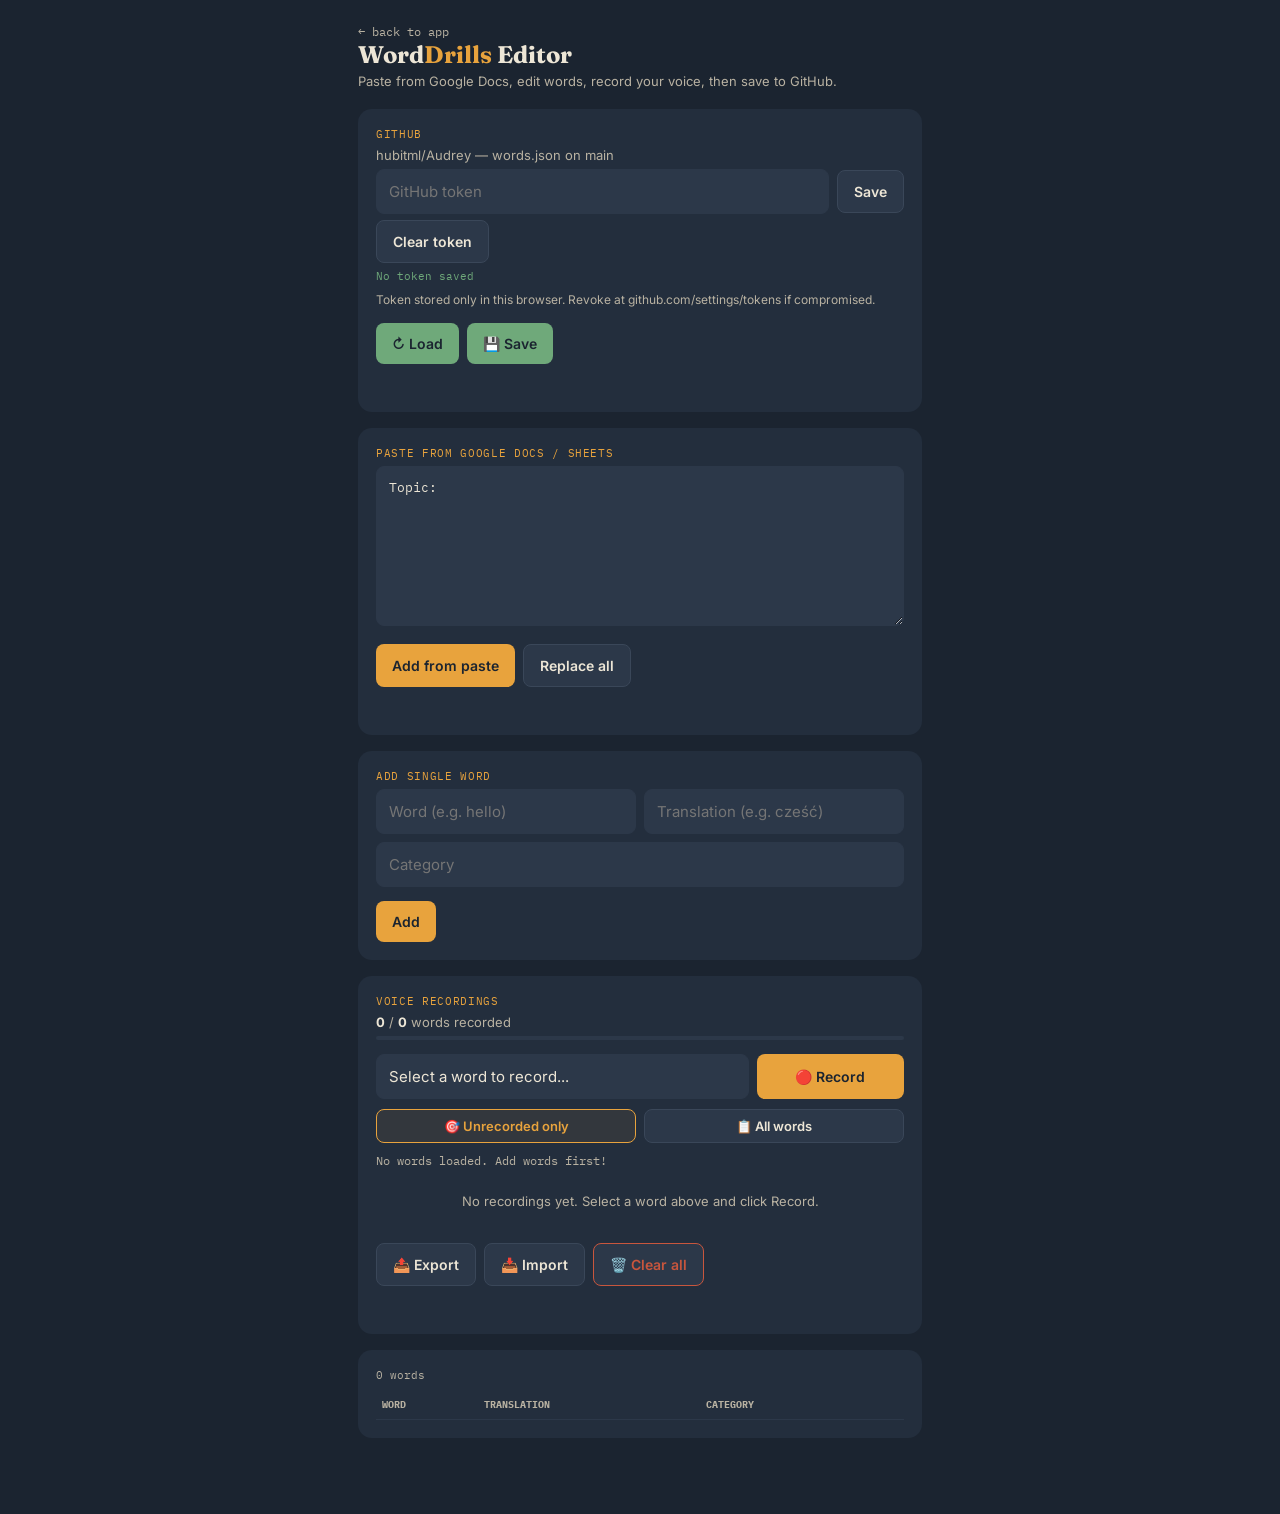
==== commit d6a3ae40: "Update editor.html" ====
--- a/editor.html
+++ b/editor.html
@@ -49,7 +49,7 @@
     margin-top:12px;
   }
   label.field-label:first-child{margin-top:0;}
-  input, textarea{
+  input, textarea, select{
     width:100%;
     padding:12px;
     border-radius:8px;
@@ -59,6 +59,7 @@
     font-family:'Inter',sans-serif;
     font-size:15px;
   }
+  select{ appearance:none; -webkit-appearance:none; cursor:pointer; }
   textarea{ font-family:'IBM Plex Mono',monospace; font-size:13px; min-height:90px; resize:vertical; }
   .row{ display:flex; gap:8px; }
   .row > div{ flex:1; }
@@ -70,10 +71,12 @@
     border:none;
     padding:12px 16px;
     cursor:pointer;
+    transition:all 0.2s;
   }
   button:disabled{ opacity:0.5; cursor:not-allowed; }
   .btn-primary{ background:var(--amber); color:var(--ink); }
   .btn-secondary{ background:var(--surface-2); color:var(--paper); border:1px solid #3a4759; }
+  .btn-secondary.active{ border-color:var(--amber); color:var(--amber); background:rgba(232,163,61,0.08); }
   .btn-github{ background:var(--sage); color:var(--ink); }
   .btn-row{ display:flex; gap:8px; margin-top:14px; flex-wrap:wrap; }
   table{ width:100%; border-collapse:collapse; margin-top:6px; font-size:14px; }
@@ -104,11 +107,12 @@
   .status{
     font-family:'IBM Plex Mono',monospace;
     font-size:12px;
-    color:var(--sage);
+    color:var(--paper-dim);
     margin-top:10px;
-    min-height:16px;
+    min-height:20px;
   }
   .status.error{ color:var(--rust); }
+  .status.success{ color:var(--sage); }
   a.back-link{
     color:var(--paper-dim);
     font-size:12px;
@@ -154,7 +158,9 @@
   }
   .voice-actions button:hover{ border-color:var(--paper-dim); }
   .voice-actions .play-btn{color:var(--sage);}
+  .voice-actions .play-btn:hover{border-color:var(--sage);}
   .voice-actions .delete-btn{color:var(--rust);}
+  .voice-actions .delete-btn:hover{border-color:var(--rust);}
   .recording-indicator{
     display:inline-block;
     width:10px;
@@ -169,47 +175,32 @@
     0%,100%{opacity:1;}
     50%{opacity:0.3;}
   }
-  .voice-count{ font-size:13px; color:var(--paper-dim); margin-bottom:10px; }
+  .voice-count{ font-size:13px; color:var(--paper-dim); margin-bottom:6px; }
   .voice-count strong{color:var(--paper);}
-  .search-box{
-    width:100%;
-    padding:10px 12px;
-    border-radius:8px;
-    border:1px solid var(--surface-2);
-    background:var(--surface-2);
-    color:var(--paper);
-    font-family:'Inter',sans-serif;
-    font-size:14px;
-    margin-bottom:10px;
-  }
-  .search-box::placeholder{color:var(--paper-dim);}
-  .search-box:focus{outline:none; border-color:var(--amber);}
   .empty-state{
     text-align:center;
     color:var(--paper-dim);
     font-size:13px;
     padding:20px 0;
   }
-  .voice-progress{
-    font-size:12px;
-    color:var(--paper-dim);
-    margin-bottom:8px;
-  }
-  .word-suggestion{
-    padding:4px 10px;
+  .voice-progress-bar{
+    height:4px;
     background:var(--surface-2);
-    border-radius:6px;
-    margin:2px 4px 2px 0;
-    display:inline-block;
-    cursor:pointer;
-    font-size:13px;
-    transition:all 0.2s;
-  }
-  .word-suggestion:hover{
-    background:var(--amber);
-    color:var(--ink);
-  }
-  .suggestions{ margin:6px 0 10px; display:flex; flex-wrap:wrap; gap:4px; }
+    border-radius:2px;
+    margin-bottom:14px;
+    overflow:hidden;
+  }
+  .voice-progress-fill{
+    height:100%;
+    background:var(--sage);
+    width:0%;
+    transition:width 0.3s;
+  }
+  .filter-row{ display:flex; gap:8px; margin-bottom:10px; }
+  .filter-row button{ flex:1; padding:8px; font-size:13px; }
+  .voice-select-row{ display:flex; gap:8px; margin-bottom:10px; }
+  .voice-select-row select{ flex:3; }
+  .voice-select-row button{ flex:1; min-width:80px; }
 </style>
 </head>
 <body>
@@ -273,18 +264,25 @@
   <!-- ===== VOICE MANAGER ===== -->
   <div class="card">
     <label class="field-label">Voice recordings</label>
-    <div class="voice-count"><strong id="voice-total">0</strong> recordings</div>
-
-    <div style="display:flex; gap:8px; flex-wrap:wrap; margin-bottom:8px;">
-      <input id="voice-word-input" placeholder="Word (e.g. kot)" style="flex:2; min-width:100px;">
-      <input id="voice-translation-input" placeholder="Translation (e.g. cat)" style="flex:2; min-width:100px;">
-      <button class="btn-primary" id="voice-record-btn" style="flex:1; min-width:80px;">🔴 Record</button>
-    </div>
-
-    <div id="voice-suggestions" class="suggestions"></div>
+    <div class="voice-count"><strong id="voice-total">0</strong> / <strong id="voice-total-words">0</strong> words recorded</div>
+    
+    <div class="voice-progress-bar">
+      <div class="voice-progress-fill" id="voice-progress-bar"></div>
+    </div>
+
+    <div class="voice-select-row">
+      <select id="voice-word-select">
+        <option value="">Select a word to record...</option>
+      </select>
+      <button class="btn-primary" id="voice-record-btn">🔴 Record</button>
+    </div>
+
+    <div class="filter-row">
+      <button class="btn-secondary active" id="voice-filter-unrecorded">🎯 Unrecorded only</button>
+      <button class="btn-secondary" id="voice-filter-all">📋 All words</button>
+    </div>
+
     <div id="voice-status" class="status"></div>
-
-    <input class="search-box" id="voice-search" placeholder="Search recordings...">
     <div id="voice-list"></div>
 
     <div class="btn-row">
@@ -308,10 +306,20 @@
 
 <script>
 // ================================================================
+//  UTILITY
+// ================================================================
+const Utils = {
+  wordKey: (item) => item.word + '|' + item.translation,
+  escapeAttr: (s) => String(s || '').replace(/"/g, '&quot;'),
+  capitalize: (s) => s.charAt(0).toUpperCase() + s.slice(1)
+};
+
+const el = id => document.getElementById(id);
+
+// ================================================================
 //  WORD MANAGER
 // ================================================================
 let words = [];
-const el = id => document.getElementById(id);
 
 function refreshTable(){
   const body = el('word-table-body');
@@ -319,9 +327,9 @@
   words.forEach((w, i) => {
     const tr = document.createElement('tr');
     tr.innerHTML = `
-      <td><input data-i="${i}" data-field="word" value="${escapeAttr(w.word)}"></td>
-      <td><input data-i="${i}" data-field="translation" value="${escapeAttr(w.translation)}"></td>
-      <td><input data-i="${i}" data-field="category" value="${escapeAttr(w.category)}"></td>
+      <td><input data-i="${i}" data-field="word" value="${Utils.escapeAttr(w.word)}"></td>
+      <td><input data-i="${i}" data-field="translation" value="${Utils.escapeAttr(w.translation)}"></td>
+      <td><input data-i="${i}" data-field="category" value="${Utils.escapeAttr(w.category)}"></td>
       <td><button class="del-btn" data-i="${i}">Delete</button></td>
     `;
     body.appendChild(tr);
@@ -331,12 +339,16 @@
       const i = e.target.dataset.i, field = e.target.dataset.field;
       words[i][field] = e.target.value;
       refreshCategoryList();
+      populateWordSelect();
+      updateVoiceCount();
     });
   });
   body.querySelectorAll('.del-btn').forEach(btn => {
     btn.addEventListener('click', e => {
       words.splice(e.target.dataset.i, 1);
       refreshTable();
+      populateWordSelect();
+      updateVoiceCount();
     });
   });
   el('word-count').textContent = words.length + ' word' + (words.length === 1 ? '' : 's');
@@ -345,11 +357,7 @@
 
 function refreshCategoryList(){
   const cats = [...new Set(words.map(w => w.category).filter(Boolean))];
-  el('category-list').innerHTML = cats.map(c => `<option value="${escapeAttr(c)}">`).join('');
-}
-
-function escapeAttr(s){
-  return String(s || '').replace(/"/g, '&quot;');
+  el('category-list').innerHTML = cats.map(c => `<option value="${Utils.escapeAttr(c)}">`).join('');
 }
 
 // ================================================================
@@ -399,6 +407,8 @@
     const decoded = decodeURIComponent(escape(atob(data.content.replace(/\n/g, ''))));
     words = JSON.parse(decoded);
     refreshTable();
+    populateWordSelect();
+    updateVoiceCount();
     status.textContent = `Loaded ${words.length} words.`;
     status.className = 'status';
   } catch (err) {
@@ -483,6 +493,8 @@
   if (parsed.length === 0){ el('table-status').textContent = 'No words found.'; return; }
   words = words.concat(parsed);
   refreshTable();
+  populateWordSelect();
+  updateVoiceCount();
   el('table-status').textContent = 'Added ' + parsed.length + ' words.';
   el('table-input').value = 'Topic: ';
 });
@@ -492,6 +504,8 @@
   if (parsed.length === 0){ el('table-status').textContent = 'No words found.'; return; }
   words = parsed;
   refreshTable();
+  populateWordSelect();
+  updateVoiceCount();
   el('table-status').textContent = 'Replaced with ' + parsed.length + ' words.';
   el('table-input').value = 'Topic: ';
 });
@@ -509,6 +523,8 @@
   el('new-translation').value = '';
   el('new-category').value = '';
   refreshTable();
+  populateWordSelect();
+  updateVoiceCount();
 });
 
 // ================================================================
@@ -654,59 +670,171 @@
 };
 
 // ================================================================
-//  VOICE UI
+//  VOICE UI - REDESIGNED
 // ================================================================
 let voiceRecordings = [];
 let voiceIsRecording = false;
 let voicePending = null;
+let voiceFilter = 'unrecorded';
 
 async function loadVoiceRecordings() {
   voiceRecordings = await VoiceManager.getAllRecordings();
+  populateWordSelect();
   renderVoiceList();
   updateVoiceCount();
 }
 
-function renderVoiceList(filter = '') {
+function populateWordSelect() {
+  const select = el('voice-word-select');
+  const currentVal = select.value;
+  select.innerHTML = '<option value="">Select a word to record...</option>';
+  
+  const wordsToShow = voiceFilter === 'all' 
+    ? words 
+    : words.filter(w => !voiceRecordings.some(r => r.wordKey === Utils.wordKey(w)));
+  
+  wordsToShow.forEach(w => {
+    const opt = document.createElement('option');
+    opt.value = Utils.wordKey(w);
+    opt.textContent = `${w.word} → ${w.translation} [${w.category}]`;
+    if (opt.value === currentVal) opt.selected = true;
+    select.appendChild(opt);
+  });
+}
+
+function renderVoiceList() {
   const container = el('voice-list');
-  const search = filter.toLowerCase().trim();
-  let filtered = voiceRecordings;
-  if (search) {
-    filtered = voiceRecordings.filter(r =>
-      r.word.toLowerCase().includes(search) ||
-      r.translation.toLowerCase().includes(search)
-    );
-  }
-
-  if (filtered.length === 0) {
-    container.innerHTML = `<div class="empty-state">${voiceRecordings.length === 0 ? 'No recordings yet.' : 'No matching recordings.'}</div>`;
+  
+  if (voiceRecordings.length === 0) {
+    container.innerHTML = `<div class="empty-state">No recordings yet. Select a word above and click Record.</div>`;
     return;
   }
 
-  container.innerHTML = filtered.map(r => `
+  container.innerHTML = voiceRecordings.map(r => {
+    const wordObj = words.find(w => Utils.wordKey(w) === r.wordKey);
+    const category = wordObj ? wordObj.category : r.category;
+    
+    return `
     <div class="voice-item">
       <div>
         <span class="voice-word">${r.word}</span>
         <span class="voice-meta">${r.translation}</span>
-        <span class="voice-meta">[${r.category}]</span>
+        <span class="voice-meta">[${category}]</span>
+        <span class="voice-meta" style="color:var(--sage);">✓ recorded</span>
       </div>
       <div class="voice-actions">
         <button class="play-btn" onclick="window.playVoice('${r.wordKey}')">▶️</button>
         <button class="delete-btn" onclick="window.deleteVoice('${r.wordKey}')">🗑️</button>
       </div>
     </div>
-  `).join('');
+  `}).join('');
 }
 
 function updateVoiceCount() {
-  el('voice-total').textContent = voiceRecordings.length;
-  // Show progress against words
-  if (words.length > 0) {
-    const pct = Math.round((voiceRecordings.length / words.length) * 100);
-    el('voice-status').textContent = `${voiceRecordings.length} / ${words.length} words recorded (${pct}%)`;
+  const total = words.length;
+  const recorded = voiceRecordings.length;
+  el('voice-total').textContent = recorded;
+  el('voice-total-words').textContent = total;
+  
+  const pct = total > 0 ? Math.round((recorded / total) * 100) : 0;
+  el('voice-progress-bar').style.width = pct + '%';
+  
+  if (total === 0) {
+    el('voice-status').textContent = 'No words loaded. Add words first!';
     el('voice-status').className = 'status';
-  }
-}
-
+  } else if (recorded === total && total > 0) {
+    el('voice-status').textContent = '🎉 All words recorded!';
+    el('voice-status').className = 'status success';
+  } else {
+    el('voice-status').textContent = `${total - recorded} words left to record`;
+    el('voice-status').className = 'status';
+  }
+}
+
+// ===== VOICE RECORDING =====
+async function startVoiceRecording() {
+  const select = el('voice-word-select');
+  const wordKey = select.value;
+  
+  if (!wordKey) {
+    el('voice-status').textContent = '⚠️ Select a word first.';
+    el('voice-status').className = 'status error';
+    return;
+  }
+
+  const wordObj = words.find(w => Utils.wordKey(w) === wordKey);
+  if (!wordObj) {
+    el('voice-status').textContent = '⚠️ Word not found in your list.';
+    el('voice-status').className = 'status error';
+    return;
+  }
+
+  const existing = await VoiceManager.getRecording(wordKey);
+  if (existing) {
+    if (!confirm(`"${wordObj.word}" already has a recording. Overwrite?`)) return;
+  }
+
+  const success = await VoiceManager.startRecording();
+  if (success) {
+    voiceIsRecording = true;
+    voicePending = { wordKey, word: wordObj.word, translation: wordObj.translation, category: wordObj.category };
+    el('voice-record-btn').textContent = '⏹️ Stop';
+    el('voice-record-btn').style.background = 'var(--rust)';
+    el('voice-status').innerHTML = `<span class="recording-indicator"></span> Recording "${wordObj.word}"... Click Stop when done.`;
+    el('voice-status').className = 'status';
+  } else {
+    el('voice-status').textContent = '❌ Could not access microphone.';
+    el('voice-status').className = 'status error';
+  }
+}
+
+async function stopVoiceRecording() {
+  const audioBlob = await VoiceManager.stopRecording();
+  if (!audioBlob) return;
+  if (!voicePending) return;
+
+  await VoiceManager.saveRecording(
+    voicePending.wordKey,
+    voicePending.word,
+    voicePending.translation,
+    voicePending.category,
+    audioBlob
+  );
+
+  voiceIsRecording = false;
+  voicePending = null;
+  el('voice-record-btn').textContent = '🔴 Record';
+  el('voice-record-btn').style.background = '';
+  el('voice-status').textContent = '✅ Saved!';
+  el('voice-status').className = 'status success';
+
+  await loadVoiceRecordings();
+  setTimeout(() => { el('voice-status').textContent = ''; }, 3000);
+}
+
+el('voice-record-btn').addEventListener('click', () => {
+  if (voiceIsRecording) { stopVoiceRecording(); }
+  else { startVoiceRecording(); }
+});
+
+// ===== FILTERS =====
+el('voice-filter-unrecorded').addEventListener('click', () => {
+  voiceFilter = 'unrecorded';
+  el('voice-filter-unrecorded').classList.add('active');
+  el('voice-filter-all').classList.remove('active');
+  populateWordSelect();
+  renderVoiceList();
+});
+
+el('voice-filter-all').addEventListener('click', () => {
+  voiceFilter = 'all';
+  el('voice-filter-all').classList.add('active');
+  el('voice-filter-unrecorded').classList.remove('active');
+  populateWordSelect();
+  renderVoiceList();
+});
+
+// ===== VOICE PLAYBACK & DELETE (global) =====
 window.playVoice = async function(wordKey) {
   const record = await VoiceManager.getRecording(wordKey);
   if (record && record.audioBlob) {
@@ -723,102 +851,10 @@
   await loadVoiceRecordings();
   el('voice-status').textContent = '🗑️ Deleted.';
   el('voice-status').className = 'status';
-  setTimeout(() => { el('voice-status').textContent = ''; }, 2000);
+  setTimeout(() => { el('voice-status').textContent = ''; }, 3000);
 };
 
-// Voice recording
-async function startVoiceRecording() {
-  const wordInput = el('voice-word-input');
-  const translationInput = el('voice-translation-input');
-  const word = wordInput.value.trim();
-  const translation = translationInput.value.trim();
-
-  if (!word || !translation) {
-    el('voice-status').textContent = '⚠️ Enter both word and translation.';
-    el('voice-status').className = 'status error';
-    return;
-  }
-
-  const match = words.find(w => w.word === word && w.translation === translation);
-  const category = match ? match.category : 'unknown';
-  const wordKey = word + '|' + translation;
-
-  const existing = await VoiceManager.getRecording(wordKey);
-  if (existing && !confirm(`"${word}" already has a recording. Overwrite?`)) return;
-
-  const success = await VoiceManager.startRecording();
-  if (success) {
-    voiceIsRecording = true;
-    voicePending = { wordKey, word, translation, category };
-    el('voice-record-btn').textContent = '⏹️ Stop';
-    el('voice-record-btn').style.background = 'var(--rust)';
-    el('voice-status').innerHTML = `<span class="recording-indicator"></span> Recording... Click Stop when done.`;
-    el('voice-status').className = 'status';
-  } else {
-    el('voice-status').textContent = '❌ Could not access microphone.';
-    el('voice-status').className = 'status error';
-  }
-}
-
-async function stopVoiceRecording() {
-  const audioBlob = await VoiceManager.stopRecording();
-  if (!audioBlob) return;
-  if (!voicePending) return;
-
-  await VoiceManager.saveRecording(
-    voicePending.wordKey,
-    voicePending.word,
-    voicePending.translation,
-    voicePending.category,
-    audioBlob
-  );
-
-  voiceIsRecording = false;
-  voicePending = null;
-  el('voice-record-btn').textContent = '🔴 Record';
-  el('voice-record-btn').style.background = '';
-  el('voice-status').textContent = '✅ Saved!';
-  el('voice-status').className = 'status success';
-
-  el('voice-word-input').value = '';
-  el('voice-translation-input').value = '';
-  el('voice-suggestions').innerHTML = '';
-
-  await loadVoiceRecordings();
-  setTimeout(() => { el('voice-status').textContent = ''; }, 3000);
-}
-
-el('voice-record-btn').addEventListener('click', () => {
-  if (voiceIsRecording) { stopVoiceRecording(); }
-  else { startVoiceRecording(); }
-});
-
-// Voice suggestions
-el('voice-word-input').addEventListener('input', () => {
-  const container = el('voice-suggestions');
-  const input = el('voice-word-input').value.trim();
-  if (!input || words.length === 0) { container.innerHTML = ''; return; }
-
-  const matches = words.filter(w => w.word.startsWith(input)).slice(0, 8);
-  if (matches.length === 0) { container.innerHTML = ''; return; }
-
-  container.innerHTML = matches.map(w =>
-    `<span class="word-suggestion" onclick="fillVoiceWord('${w.word}', '${w.translation}')">${w.word} → ${w.translation}</span>`
-  ).join('');
-});
-
-window.fillVoiceWord = function(word, translation) {
-  el('voice-word-input').value = word;
-  el('voice-translation-input').value = translation;
-  el('voice-suggestions').innerHTML = '';
-};
-
-// Voice search
-el('voice-search').addEventListener('input', (e) => {
-  renderVoiceList(e.target.value);
-});
-
-// Voice export/import
+// ===== VOICE EXPORT/IMPORT =====
 el('voice-export-btn').addEventListener('click', async () => {
   const data = await VoiceManager.exportAll();
   if (data.length === 0) { el('voice-import-status').textContent = '⚠️ No recordings to export.'; return; }
@@ -864,7 +900,7 @@
   setTimeout(() => { el('voice-status').textContent = ''; }, 3000);
 });
 
-// Keyboard shortcut: Escape to stop recording
+// ===== KEYBOARD SHORTCUT =====
 document.addEventListener('keydown', (e) => {
   if (e.key === 'Escape' && voiceIsRecording) { stopVoiceRecording(); }
 });
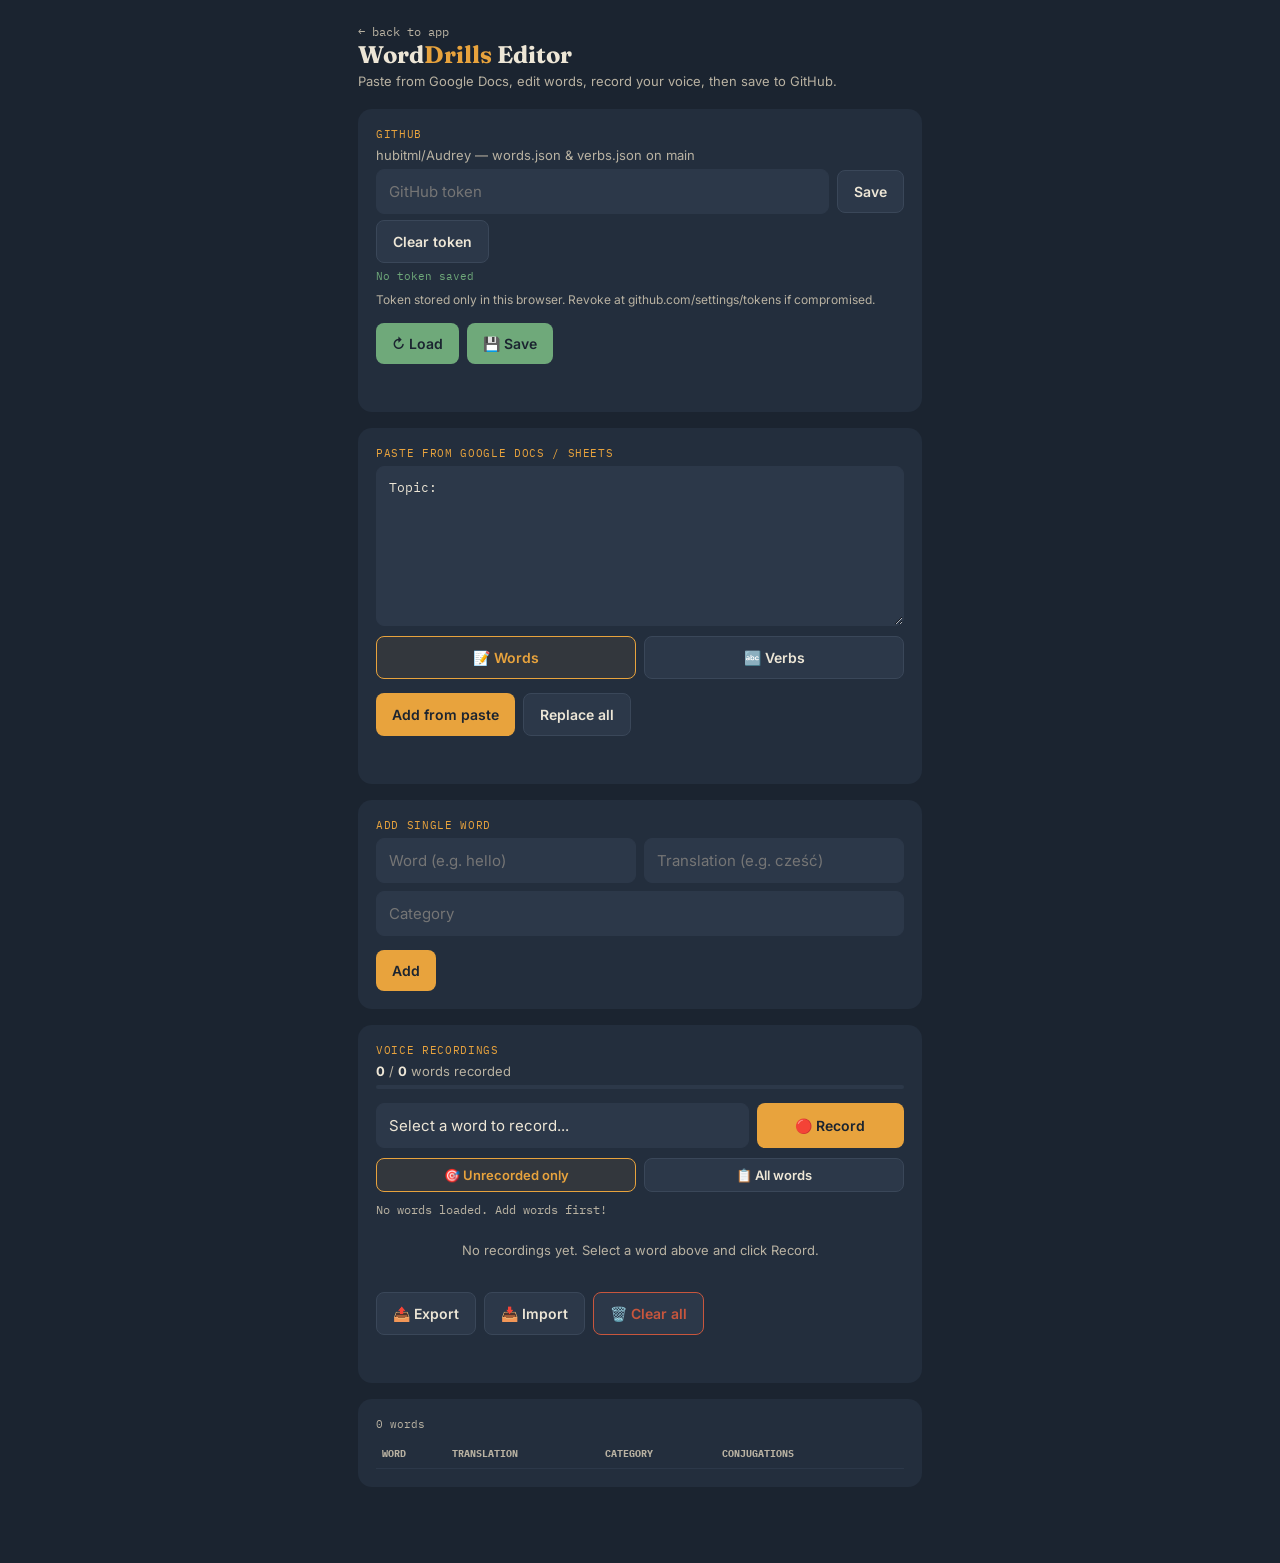
==== commit c70afc4d: "Update editor.html" ====
--- a/editor.html
+++ b/editor.html
@@ -7,6 +7,7 @@
 <link rel="preconnect" href="https://fonts.googleapis.com">
 <link href="https://fonts.googleapis.com/css2?family=Fraunces:opsz,wght@9..144,500;9..144,700&family=Inter:wght@400;500;600;700&family=IBM+Plex+Mono:wght@500&display=swap" rel="stylesheet">
 <style>
+  /* ---------- same as before, with a few additions ---------- */
   :root{
     --ink:#1B2430;
     --surface:#232E3D;
@@ -61,8 +62,9 @@
   }
   select{ appearance:none; -webkit-appearance:none; cursor:pointer; }
   textarea{ font-family:'IBM Plex Mono',monospace; font-size:13px; min-height:90px; resize:vertical; }
-  .row{ display:flex; gap:8px; }
-  .row > div{ flex:1; }
+  .row{ display:flex; gap:8px; align-items:center; }
+  .row > *{ flex:1; }
+  .row .label-fixed{ flex:0 0 60px; font-size:13px; color:var(--paper-dim); }
   button{
     font-family:'Inter',sans-serif;
     font-weight:600;
@@ -90,13 +92,22 @@
     border-bottom:1px solid var(--surface-2);
   }
   td{ padding:8px 6px; border-bottom:1px solid var(--surface-2); vertical-align:middle; }
-  td input{ padding:8px; font-size:13px; }
+  td input{ padding:8px; font-size:13px; width:100%; }
   .del-btn{
     background:transparent;
     color:var(--rust);
     border:1px solid var(--rust);
     padding:6px 10px;
     font-size:12px;
+  }
+  .edit-conj-btn{
+    background:transparent;
+    color:var(--amber);
+    border:1px solid var(--amber);
+    padding:4px 8px;
+    font-size:11px;
+    border-radius:6px;
+    cursor:pointer;
   }
   .count-tag{
     font-family:'IBM Plex Mono',monospace;
@@ -134,7 +145,7 @@
     margin-top:6px;
   }
 
-  /* Voice Manager */
+  /* ---------- Voice manager (unchanged) ---------- */
   .voice-item{
     display:flex;
     justify-content:space-between;
@@ -201,6 +212,29 @@
   .voice-select-row{ display:flex; gap:8px; margin-bottom:10px; }
   .voice-select-row select{ flex:3; }
   .voice-select-row button{ flex:1; min-width:80px; }
+
+  /* ---------- Conjugation modal (overlay) ---------- */
+  .modal-overlay{
+    position:fixed;
+    top:0; left:0; right:0; bottom:0;
+    background:rgba(0,0,0,0.6);
+    display:flex;
+    align-items:center;
+    justify-content:center;
+    z-index:1000;
+  }
+  .modal-box{
+    background:var(--surface);
+    border-radius:var(--radius);
+    padding:24px;
+    max-width:420px;
+    width:90%;
+  }
+  .modal-box h3{margin-top:0; font-family:'Fraunces',serif;}
+  .modal-row{ display:flex; gap:8px; align-items:center; margin-bottom:8px; }
+  .modal-row .pronoun{ width:80px; font-size:14px; color:var(--paper-dim); }
+  .modal-row input{ flex:1; }
+  .modal-actions{ display:flex; gap:8px; margin-top:16px; justify-content:flex-end; }
 </style>
 </head>
 <body>
@@ -212,7 +246,7 @@
   <!-- ===== GITHUB ===== -->
   <div class="card">
     <label class="field-label">GitHub</label>
-    <div class="sub" style="margin-bottom:6px;">hubitml/Audrey — words.json on main</div>
+    <div class="sub" style="margin-bottom:6px;">hubitml/Audrey — words.json &amp; verbs.json on main</div>
     <div class="token-row">
       <input id="github-token" type="password" placeholder="GitHub token">
       <button class="btn-secondary" id="token-save-btn">Save</button>
@@ -240,6 +274,24 @@
 Pepper
 Kurczak
 Chicken">Topic: </textarea>
+
+    <!-- Mode toggle (replaces the old buttons) -->
+    <div class="row" style="margin-bottom:10px; margin-top:6px;">
+      <button class="btn-secondary active" id="mode-word-btn">📝 Words</button>
+      <button class="btn-secondary" id="mode-verb-btn">🔤 Verbs</button>
+    </div>
+
+    <!-- Conjugation fields (hidden by default) -->
+    <div id="conjugation-fields" style="display:none; margin-top:8px;">
+      <label class="field-label">Conjugations (6 forms)</label>
+      <div class="row"><span class="label-fixed">ja</span><input id="conj-ja" placeholder="jestem"></div>
+      <div class="row"><span class="label-fixed">ty</span><input id="conj-ty" placeholder="jesteś"></div>
+      <div class="row"><span class="label-fixed">my</span><input id="conj-my" placeholder="jesteśmy"></div>
+      <div class="row"><span class="label-fixed">wy</span><input id="conj-wy" placeholder="jesteście"></div>
+      <div class="row"><span class="label-fixed">on/ona/ono</span><input id="conj-on" placeholder="jest"></div>
+      <div class="row"><span class="label-fixed">oni</span><input id="conj-oni" placeholder="są"></div>
+    </div>
+
     <div class="btn-row">
       <button class="btn-primary" id="table-import-btn">Add from paste</button>
       <button class="btn-secondary" id="table-replace-btn">Replace all</button>
@@ -298,9 +350,22 @@
   <div class="card">
     <div class="count-tag" id="word-count">0 words</div>
     <table>
-      <thead><tr><th>Word</th><th>Translation</th><th>Category</th><th></th></tr></thead>
+      <thead><tr><th>Word</th><th>Translation</th><th>Category</th><th>Conjugations</th><th></th></tr></thead>
       <tbody id="word-table-body"></tbody>
     </table>
+  </div>
+</div>
+
+<!-- ================================================================ -->
+<!-- MODAL for editing conjugations (hidden by default) -->
+<div id="conj-modal" class="modal-overlay" style="display:none;">
+  <div class="modal-box">
+    <h3>Edit Conjugations</h3>
+    <div id="modal-conj-list"></div>
+    <div class="modal-actions">
+      <button class="btn-secondary" id="modal-cancel-btn">Cancel</button>
+      <button class="btn-primary" id="modal-save-btn">Save</button>
+    </div>
   </div>
 </div>
 
@@ -313,28 +378,35 @@
   escapeAttr: (s) => String(s || '').replace(/"/g, '&quot;'),
   capitalize: (s) => s.charAt(0).toUpperCase() + s.slice(1)
 };
+const PRONOUNS = ["ja", "ty", "my", "wy", "on/ona/ono", "oni"];
 
 const el = id => document.getElementById(id);
 
 // ================================================================
 //  WORD MANAGER
 // ================================================================
-let words = [];
+let words = []; // all words (including verbs with conjugations)
+let currentMode = 'word'; // 'word' or 'verb'
 
 function refreshTable(){
   const body = el('word-table-body');
   body.innerHTML = '';
   words.forEach((w, i) => {
     const tr = document.createElement('tr');
+    // Check if it's a verb (has conjugations)
+    const isVerb = w.conjugations && Array.isArray(w.conjugations) && w.conjugations.length === 6;
+    const conjDisplay = isVerb ? `🔤 <button class="edit-conj-btn" data-i="${i}">✏️</button>` : '';
     tr.innerHTML = `
       <td><input data-i="${i}" data-field="word" value="${Utils.escapeAttr(w.word)}"></td>
       <td><input data-i="${i}" data-field="translation" value="${Utils.escapeAttr(w.translation)}"></td>
       <td><input data-i="${i}" data-field="category" value="${Utils.escapeAttr(w.category)}"></td>
+      <td style="text-align:center;">${conjDisplay}</td>
       <td><button class="del-btn" data-i="${i}">Delete</button></td>
     `;
     body.appendChild(tr);
   });
-  body.querySelectorAll('input').forEach(inp => {
+  // Bind inline edits
+  body.querySelectorAll('input[data-i]').forEach(inp => {
     inp.addEventListener('input', e => {
       const i = e.target.dataset.i, field = e.target.dataset.field;
       words[i][field] = e.target.value;
@@ -343,6 +415,7 @@
       updateVoiceCount();
     });
   });
+  // Delete buttons
   body.querySelectorAll('.del-btn').forEach(btn => {
     btn.addEventListener('click', e => {
       words.splice(e.target.dataset.i, 1);
@@ -351,6 +424,13 @@
       updateVoiceCount();
     });
   });
+  // Edit conjugation buttons
+  body.querySelectorAll('.edit-conj-btn').forEach(btn => {
+    btn.addEventListener('click', e => {
+      const idx = parseInt(e.target.dataset.i, 10);
+      openConjModal(idx);
+    });
+  });
   el('word-count').textContent = words.length + ' word' + (words.length === 1 ? '' : 's');
   refreshCategoryList();
 }
@@ -361,94 +441,112 @@
 }
 
 // ================================================================
-//  GITHUB
-// ================================================================
-const GH_OWNER = 'hubitml';
-const GH_REPO = 'Audrey';
-const GH_BRANCH = 'main';
-const GH_PATH = 'words.json';
-const GH_TOKEN_KEY = 'wordDrillsGithubToken';
-let currentFileSha = null;
-
-function getToken(){ return localStorage.getItem(GH_TOKEN_KEY) || ''; }
-function setToken(token){ localStorage.setItem(GH_TOKEN_KEY, token); updateTokenSavedTag(); }
-function clearToken(){ localStorage.removeItem(GH_TOKEN_KEY); el('github-token').value = ''; updateTokenSavedTag(); }
-function updateTokenSavedTag(){
-  el('token-saved-tag').textContent = getToken() ? '✓ Token saved' : 'No token saved';
-}
-
-el('token-save-btn').addEventListener('click', () => {
-  const val = el('github-token').value.trim();
-  if (!val){ el('github-status').textContent = 'Enter a token.'; el('github-status').className = 'status error'; return; }
-  setToken(val);
-  el('github-token').value = '';
-  el('github-status').textContent = 'Token saved.';
-  el('github-status').className = 'status';
-});
-
-el('token-clear-btn').addEventListener('click', () => {
-  clearToken();
-  el('github-status').textContent = 'Token cleared.';
-  el('github-status').className = 'status';
-});
-
-el('github-load-btn').addEventListener('click', async () => {
-  const status = el('github-status');
-  const token = getToken();
-  if (!token){ status.textContent = 'Save a GitHub token first.'; status.className = 'status error'; return; }
-  status.textContent = 'Loading…';
-  status.className = 'status';
-  try {
-    const url = `https://api.github.com/repos/${GH_OWNER}/${GH_REPO}/contents/${GH_PATH}?ref=${GH_BRANCH}`;
-    const res = await fetch(url, { headers: { 'Authorization': `Bearer ${token}`, 'Accept': 'application/vnd.github+json' } });
-    if (!res.ok) throw new Error(`GitHub ${res.status}: ${res.statusText}`);
-    const data = await res.json();
-    currentFileSha = data.sha;
-    const decoded = decodeURIComponent(escape(atob(data.content.replace(/\n/g, ''))));
-    words = JSON.parse(decoded);
-    refreshTable();
-    populateWordSelect();
-    updateVoiceCount();
-    status.textContent = `Loaded ${words.length} words.`;
-    status.className = 'status';
-  } catch (err) {
-    status.textContent = 'Load failed: ' + err.message;
-    status.className = 'status error';
-  }
-});
-
-el('github-save-btn').addEventListener('click', async () => {
-  const status = el('github-status');
-  const token = getToken();
-  if (!token){ status.textContent = 'Save a GitHub token first.'; status.className = 'status error'; return; }
-  status.textContent = 'Saving…';
-  status.className = 'status';
-  try {
-    const url = `https://api.github.com/repos/${GH_OWNER}/${GH_REPO}/contents/${GH_PATH}`;
-    const shaRes = await fetch(`${url}?ref=${GH_BRANCH}`, {
-      headers: { 'Authorization': `Bearer ${token}`, 'Accept': 'application/vnd.github+json' }
-    });
-    if (shaRes.ok){ const shaData = await shaRes.json(); currentFileSha = shaData.sha; }
-
-    const jsonStr = JSON.stringify(words, null, 2);
-    const contentB64 = btoa(unescape(encodeURIComponent(jsonStr)));
-    const body = { message: `Update words.json (${words.length} words)`, content: contentB64, branch: GH_BRANCH };
-    if (currentFileSha) body.sha = currentFileSha;
-
-    const putRes = await fetch(url, {
-      method: 'PUT',
-      headers: { 'Authorization': `Bearer ${token}`, 'Accept': 'application/vnd.github+json', 'Content-Type': 'application/json' },
-      body: JSON.stringify(body)
-    });
-    if (!putRes.ok){ const errData = await putRes.json().catch(() => ({})); throw new Error(`GitHub ${putRes.status}: ${errData.message || putRes.statusText}`); }
-    const putData = await putRes.json();
-    currentFileSha = putData.content.sha;
-    status.textContent = `Saved ${words.length} words.`;
-    status.className = 'status';
-  } catch (err) {
-    status.textContent = 'Save failed: ' + err.message;
-    status.className = 'status error';
-  }
+//  CONJUGATION MODAL
+// ================================================================
+let modalIndex = -1;
+
+function openConjModal(idx){
+  const w = words[idx];
+  if (!w) return;
+  // Ensure conjugations array exists
+  if (!w.conjugations || !Array.isArray(w.conjugations) || w.conjugations.length !== 6) {
+    w.conjugations = ['', '', '', '', '', ''];
+  }
+  modalIndex = idx;
+  const container = el('modal-conj-list');
+  container.innerHTML = '';
+  PRONOUNS.forEach((pronoun, i) => {
+    const div = document.createElement('div');
+    div.className = 'modal-row';
+    div.innerHTML = `
+      <span class="pronoun">${pronoun}</span>
+      <input type="text" id="modal-conj-${i}" value="${Utils.escapeAttr(w.conjugations[i] || '')}" placeholder="conjugation">
+    `;
+    container.appendChild(div);
+  });
+  el('conj-modal').style.display = 'flex';
+}
+
+el('modal-cancel-btn').addEventListener('click', () => {
+  el('conj-modal').style.display = 'none';
+});
+
+el('modal-save-btn').addEventListener('click', () => {
+  if (modalIndex < 0 || modalIndex >= words.length) return;
+  const w = words[modalIndex];
+  const newConj = PRONOUNS.map((_, i) => el(`modal-conj-${i}`).value.trim());
+  if (newConj.some(c => c === '')) {
+    el('table-status').textContent = 'All 6 conjugations must be filled.';
+    el('table-status').className = 'status error';
+    return;
+  }
+  w.conjugations = newConj;
+  el('conj-modal').style.display = 'none';
+  refreshTable();
+  populateWordSelect();
+  updateVoiceCount();
+  el('table-status').textContent = 'Conjugations updated.';
+  el('table-status').className = 'status success';
+});
+
+// ================================================================
+//  MODE TOGGLE
+// ================================================================
+el('mode-word-btn').addEventListener('click', () => {
+  currentMode = 'word';
+  el('mode-word-btn').classList.add('active');
+  el('mode-verb-btn').classList.remove('active');
+  el('conjugation-fields').style.display = 'none';
+});
+el('mode-verb-btn').addEventListener('click', () => {
+  currentMode = 'verb';
+  el('mode-verb-btn').classList.add('active');
+  el('mode-word-btn').classList.remove('active');
+  el('conjugation-fields').style.display = 'block';
+});
+
+// ================================================================
+//  ADD SINGLE WORD
+// ================================================================
+el('add-btn').addEventListener('click', () => {
+  const word = el('new-word').value.trim();
+  const translation = el('new-translation').value.trim();
+  const category = el('new-category').value.trim() || 'uncategorized';
+  if (!word || !translation) {
+    el('table-status').textContent = 'Word and translation required.';
+    el('table-status').className = 'status error';
+    return;
+  }
+  const newWord = { word, translation, category };
+  if (currentMode === 'verb') {
+    const conj = [
+      el('conj-ja').value.trim(),
+      el('conj-ty').value.trim(),
+      el('conj-my').value.trim(),
+      el('conj-wy').value.trim(),
+      el('conj-on').value.trim(),
+      el('conj-oni').value.trim()
+    ];
+    if (conj.some(c => c === '')) {
+      el('table-status').textContent = 'All 6 conjugations required.';
+      el('table-status').className = 'status error';
+      return;
+    }
+    newWord.conjugations = conj;
+  }
+  words.push(newWord);
+  // clear fields
+  el('new-word').value = '';
+  el('new-translation').value = '';
+  el('new-category').value = '';
+  if (currentMode === 'verb') {
+    document.querySelectorAll('#conjugation-fields input').forEach(inp => inp.value = '');
+  }
+  refreshTable();
+  populateWordSelect();
+  updateVoiceCount();
+  el('table-status').textContent = `Added ${newWord.word}`;
+  el('table-status').className = 'status success';
 });
 
 // ================================================================
@@ -490,45 +588,157 @@
 
 el('table-import-btn').addEventListener('click', () => {
   const parsed = parseTable(el('table-input').value);
-  if (parsed.length === 0){ el('table-status').textContent = 'No words found.'; return; }
+  if (parsed.length === 0){ el('table-status').textContent = 'No words found.'; el('table-status').className = 'status error'; return; }
   words = words.concat(parsed);
   refreshTable();
   populateWordSelect();
   updateVoiceCount();
   el('table-status').textContent = 'Added ' + parsed.length + ' words.';
+  el('table-status').className = 'status success';
   el('table-input').value = 'Topic: ';
 });
 
 el('table-replace-btn').addEventListener('click', () => {
   const parsed = parseTable(el('table-input').value);
-  if (parsed.length === 0){ el('table-status').textContent = 'No words found.'; return; }
+  if (parsed.length === 0){ el('table-status').textContent = 'No words found.'; el('table-status').className = 'status error'; return; }
   words = parsed;
   refreshTable();
   populateWordSelect();
   updateVoiceCount();
   el('table-status').textContent = 'Replaced with ' + parsed.length + ' words.';
+  el('table-status').className = 'status success';
   el('table-input').value = 'Topic: ';
 });
 
 // ================================================================
-//  SINGLE WORD
-// ================================================================
-el('add-btn').addEventListener('click', () => {
-  const word = el('new-word').value.trim();
-  const translation = el('new-translation').value.trim();
-  const category = el('new-category').value.trim() || 'uncategorized';
-  if (!word || !translation) return;
-  words.push({ word, translation, category });
-  el('new-word').value = '';
-  el('new-translation').value = '';
-  el('new-category').value = '';
-  refreshTable();
-  populateWordSelect();
-  updateVoiceCount();
-});
-
-// ================================================================
-//  VOICE MANAGER - IndexedDB
+//  GITHUB - LOAD & SAVE (split into words.json and verbs.json)
+// ================================================================
+const GH_OWNER = 'hubitml';
+const GH_REPO = 'Audrey';
+const GH_BRANCH = 'main';
+const GH_TOKEN_KEY = 'wordDrillsGithubToken';
+let currentFileShaWords = null;
+let currentFileShaVerbs = null;
+
+function getToken(){ return localStorage.getItem(GH_TOKEN_KEY) || ''; }
+function setToken(token){ localStorage.setItem(GH_TOKEN_KEY, token); updateTokenSavedTag(); }
+function clearToken(){ localStorage.removeItem(GH_TOKEN_KEY); el('github-token').value = ''; updateTokenSavedTag(); }
+function updateTokenSavedTag(){
+  el('token-saved-tag').textContent = getToken() ? '✓ Token saved' : 'No token saved';
+}
+
+el('token-save-btn').addEventListener('click', () => {
+  const val = el('github-token').value.trim();
+  if (!val){ el('github-status').textContent = 'Enter a token.'; el('github-status').className = 'status error'; return; }
+  setToken(val);
+  el('github-token').value = '';
+  el('github-status').textContent = 'Token saved.';
+  el('github-status').className = 'status';
+});
+
+el('token-clear-btn').addEventListener('click', () => {
+  clearToken();
+  el('github-status').textContent = 'Token cleared.';
+  el('github-status').className = 'status';
+});
+
+// Helper: fetch file sha
+async function fetchFileSha(token, path){
+  const url = `https://api.github.com/repos/${GH_OWNER}/${GH_REPO}/contents/${path}?ref=${GH_BRANCH}`;
+  const res = await fetch(url, { headers: { 'Authorization': `Bearer ${token}`, 'Accept': 'application/vnd.github+json' } });
+  if (res.ok){ const data = await res.json(); return data.sha; }
+  return null;
+}
+
+// Helper: save single file
+async function saveFile(token, path, content, sha){
+  const url = `https://api.github.com/repos/${GH_OWNER}/${GH_REPO}/contents/${path}`;
+  const jsonStr = JSON.stringify(content, null, 2);
+  const contentB64 = btoa(unescape(encodeURIComponent(jsonStr)));
+  const body = { message: `Update ${path} (${content.length} entries)`, content: contentB64, branch: GH_BRANCH };
+  if (sha) body.sha = sha;
+  const res = await fetch(url, {
+    method: 'PUT',
+    headers: { 'Authorization': `Bearer ${token}`, 'Accept': 'application/vnd.github+json', 'Content-Type': 'application/json' },
+    body: JSON.stringify(body)
+  });
+  if (!res.ok){ const errData = await res.json().catch(() => ({})); throw new Error(`GitHub ${res.status}: ${errData.message || res.statusText}`); }
+  const data = await res.json();
+  return data.content.sha;
+}
+
+el('github-load-btn').addEventListener('click', async () => {
+  const status = el('github-status');
+  const token = getToken();
+  if (!token){ status.textContent = 'Save a GitHub token first.'; status.className = 'status error'; return; }
+  status.textContent = 'Loading…';
+  status.className = 'status';
+  try {
+    // Load words.json
+    const wordsRes = await fetch(`https://api.github.com/repos/${GH_OWNER}/${GH_REPO}/contents/words.json?ref=${GH_BRANCH}`, {
+      headers: { 'Authorization': `Bearer ${token}`, 'Accept': 'application/vnd.github+json' }
+    });
+    let loadedWords = [];
+    if (wordsRes.ok){
+      const data = await wordsRes.json();
+      currentFileShaWords = data.sha;
+      const decoded = decodeURIComponent(escape(atob(data.content.replace(/\n/g, ''))));
+      loadedWords = JSON.parse(decoded);
+    }
+    // Load verbs.json
+    let loadedVerbs = [];
+    const verbsRes = await fetch(`https://api.github.com/repos/${GH_OWNER}/${GH_REPO}/contents/verbs.json?ref=${GH_BRANCH}`, {
+      headers: { 'Authorization': `Bearer ${token}`, 'Accept': 'application/vnd.github+json' }
+    });
+    if (verbsRes.ok){
+      const data = await verbsRes.json();
+      currentFileShaVerbs = data.sha;
+      const decoded = decodeURIComponent(escape(atob(data.content.replace(/\n/g, ''))));
+      loadedVerbs = JSON.parse(decoded);
+    }
+    words = [...loadedWords, ...loadedVerbs];
+    refreshTable();
+    populateWordSelect();
+    updateVoiceCount();
+    status.textContent = `Loaded ${words.length} words (${loadedWords.length} words, ${loadedVerbs.length} verbs).`;
+    status.className = 'status';
+  } catch (err) {
+    status.textContent = 'Load failed: ' + err.message;
+    status.className = 'status error';
+  }
+});
+
+el('github-save-btn').addEventListener('click', async () => {
+  const status = el('github-status');
+  const token = getToken();
+  if (!token){ status.textContent = 'Save a GitHub token first.'; status.className = 'status error'; return; }
+  status.textContent = 'Saving…';
+  status.className = 'status';
+  try {
+    // Split words: without conjugations vs with conjugations
+    const wordsOnly = words.filter(w => !w.conjugations || !Array.isArray(w.conjugations) || w.conjugations.length !== 6);
+    const verbsOnly = words.filter(w => w.conjugations && Array.isArray(w.conjugations) && w.conjugations.length === 6);
+
+    // Save words.json
+    const shaWords = await fetchFileSha(token, 'words.json');
+    const newShaWords = await saveFile(token, 'words.json', wordsOnly, shaWords);
+    currentFileShaWords = newShaWords;
+
+    // Save verbs.json
+    const shaVerbs = await fetchFileSha(token, 'verbs.json');
+    const newShaVerbs = await saveFile(token, 'verbs.json', verbsOnly, shaVerbs);
+    currentFileShaVerbs = newShaVerbs;
+
+    status.textContent = `Saved ${wordsOnly.length} words and ${verbsOnly.length} verbs.`;
+    status.className = 'status';
+  } catch (err) {
+    status.textContent = 'Save failed: ' + err.message;
+    status.className = 'status error';
+  }
+});
+
+// ================================================================
+//  VOICE MANAGER (unchanged – same as before)
 // ================================================================
 const VoiceManager = {
   dbName: 'WordDrillsVoices',
@@ -670,7 +880,7 @@
 };
 
 // ================================================================
-//  VOICE UI - REDESIGNED
+//  VOICE UI - (unchanged)
 // ================================================================
 let voiceRecordings = [];
 let voiceIsRecording = false;
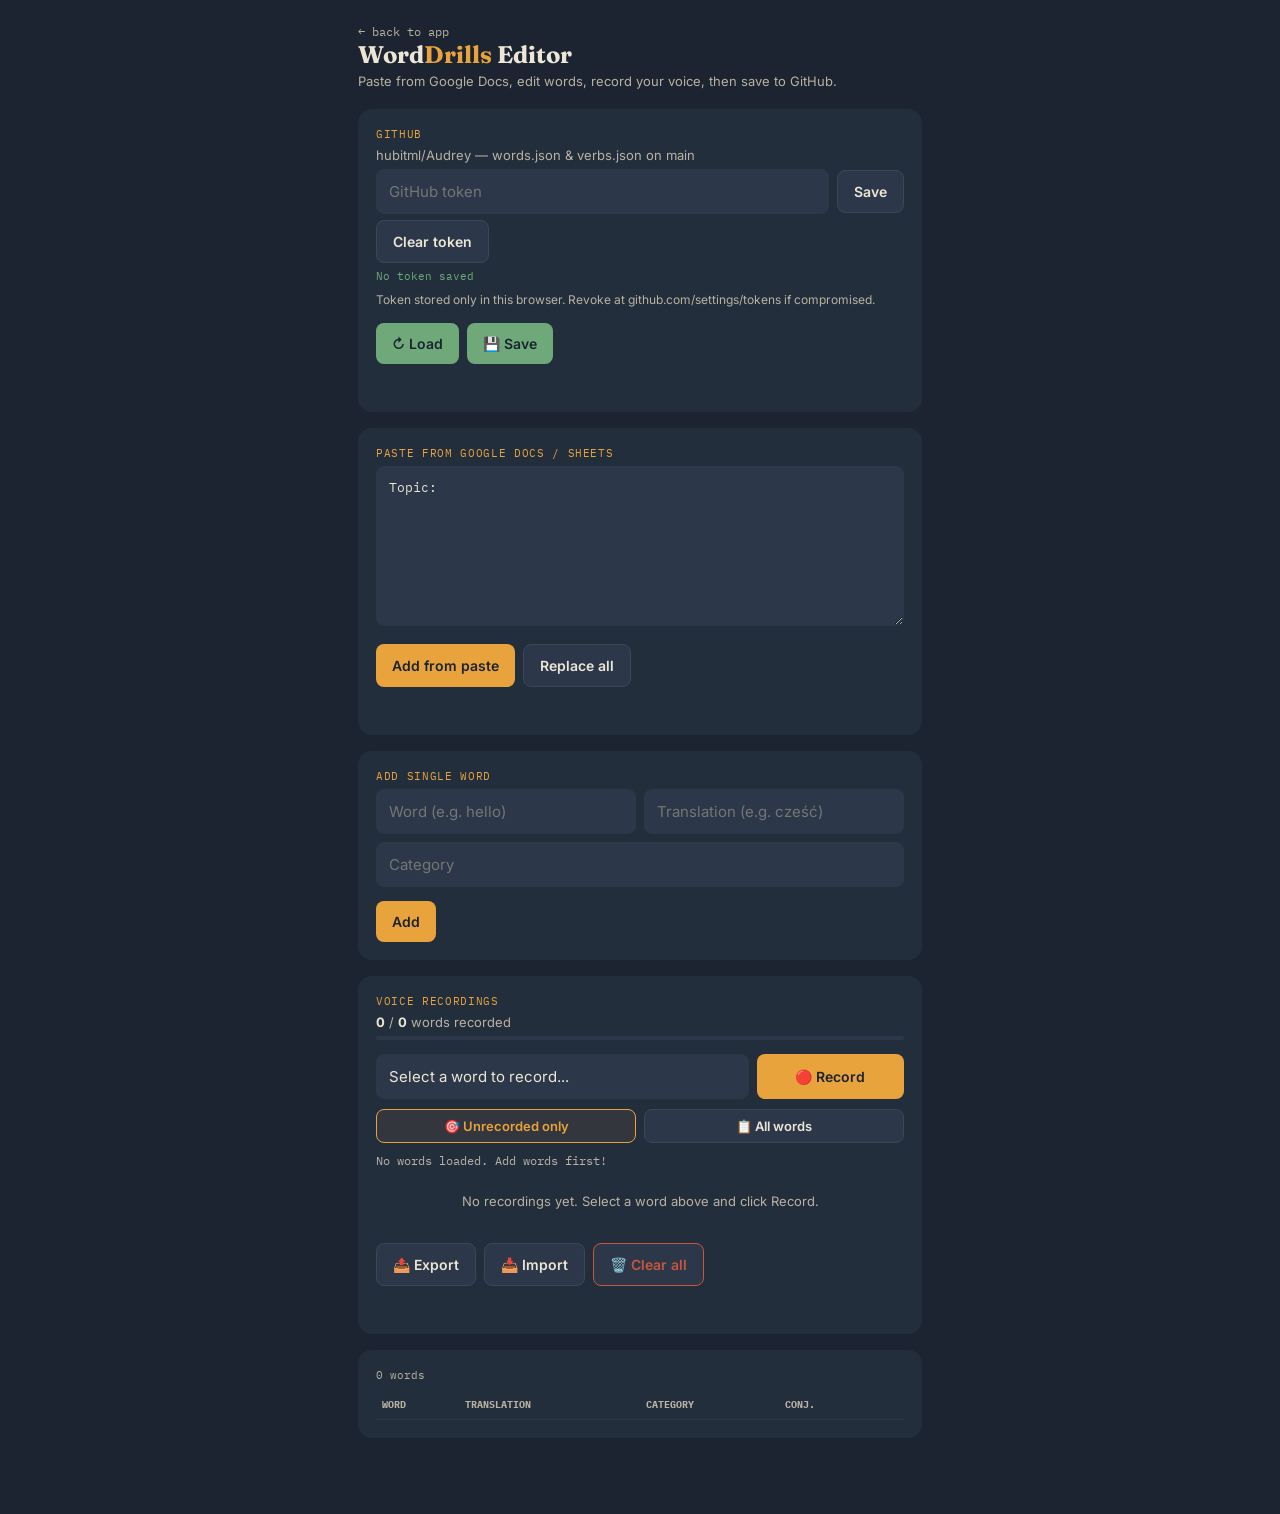
==== commit ad64ee8a: "Update editor.html" ====
--- a/editor.html
+++ b/editor.html
@@ -7,7 +7,7 @@
 <link rel="preconnect" href="https://fonts.googleapis.com">
 <link href="https://fonts.googleapis.com/css2?family=Fraunces:opsz,wght@9..144,500;9..144,700&family=Inter:wght@400;500;600;700&family=IBM+Plex+Mono:wght@500&display=swap" rel="stylesheet">
 <style>
-  /* ---------- same as before, with a few additions ---------- */
+  /* ---------- same base styles, with additions for expandable row ---------- */
   :root{
     --ink:#1B2430;
     --surface:#232E3D;
@@ -100,7 +100,7 @@
     padding:6px 10px;
     font-size:12px;
   }
-  .edit-conj-btn{
+  .conj-toggle-btn{
     background:transparent;
     color:var(--amber);
     border:1px solid var(--amber);
@@ -109,6 +109,17 @@
     border-radius:6px;
     cursor:pointer;
   }
+  .conj-row{
+    display:none;
+    background:var(--surface-2);
+    padding:10px 8px;
+    border-radius:6px;
+    margin-top:6px;
+  }
+  .conj-row.open{ display:block; }
+  .conj-row .row{ margin-bottom:4px; }
+  .conj-row .row input{ padding:6px; font-size:13px; }
+  .conj-row .btn-row{ margin-top:6px; }
   .count-tag{
     font-family:'IBM Plex Mono',monospace;
     font-size:11px;
@@ -145,7 +156,7 @@
     margin-top:6px;
   }
 
-  /* ---------- Voice manager (unchanged) ---------- */
+  /* Voice manager (unchanged) */
   .voice-item{
     display:flex;
     justify-content:space-between;
@@ -212,29 +223,6 @@
   .voice-select-row{ display:flex; gap:8px; margin-bottom:10px; }
   .voice-select-row select{ flex:3; }
   .voice-select-row button{ flex:1; min-width:80px; }
-
-  /* ---------- Conjugation modal (overlay) ---------- */
-  .modal-overlay{
-    position:fixed;
-    top:0; left:0; right:0; bottom:0;
-    background:rgba(0,0,0,0.6);
-    display:flex;
-    align-items:center;
-    justify-content:center;
-    z-index:1000;
-  }
-  .modal-box{
-    background:var(--surface);
-    border-radius:var(--radius);
-    padding:24px;
-    max-width:420px;
-    width:90%;
-  }
-  .modal-box h3{margin-top:0; font-family:'Fraunces',serif;}
-  .modal-row{ display:flex; gap:8px; align-items:center; margin-bottom:8px; }
-  .modal-row .pronoun{ width:80px; font-size:14px; color:var(--paper-dim); }
-  .modal-row input{ flex:1; }
-  .modal-actions{ display:flex; gap:8px; margin-top:16px; justify-content:flex-end; }
 </style>
 </head>
 <body>
@@ -274,24 +262,6 @@
 Pepper
 Kurczak
 Chicken">Topic: </textarea>
-
-    <!-- Mode toggle (replaces the old buttons) -->
-    <div class="row" style="margin-bottom:10px; margin-top:6px;">
-      <button class="btn-secondary active" id="mode-word-btn">📝 Words</button>
-      <button class="btn-secondary" id="mode-verb-btn">🔤 Verbs</button>
-    </div>
-
-    <!-- Conjugation fields (hidden by default) -->
-    <div id="conjugation-fields" style="display:none; margin-top:8px;">
-      <label class="field-label">Conjugations (6 forms)</label>
-      <div class="row"><span class="label-fixed">ja</span><input id="conj-ja" placeholder="jestem"></div>
-      <div class="row"><span class="label-fixed">ty</span><input id="conj-ty" placeholder="jesteś"></div>
-      <div class="row"><span class="label-fixed">my</span><input id="conj-my" placeholder="jesteśmy"></div>
-      <div class="row"><span class="label-fixed">wy</span><input id="conj-wy" placeholder="jesteście"></div>
-      <div class="row"><span class="label-fixed">on/ona/ono</span><input id="conj-on" placeholder="jest"></div>
-      <div class="row"><span class="label-fixed">oni</span><input id="conj-oni" placeholder="są"></div>
-    </div>
-
     <div class="btn-row">
       <button class="btn-primary" id="table-import-btn">Add from paste</button>
       <button class="btn-secondary" id="table-replace-btn">Replace all</button>
@@ -350,22 +320,9 @@
   <div class="card">
     <div class="count-tag" id="word-count">0 words</div>
     <table>
-      <thead><tr><th>Word</th><th>Translation</th><th>Category</th><th>Conjugations</th><th></th></tr></thead>
+      <thead><tr><th>Word</th><th>Translation</th><th>Category</th><th>Conj.</th><th></th></tr></thead>
       <tbody id="word-table-body"></tbody>
     </table>
-  </div>
-</div>
-
-<!-- ================================================================ -->
-<!-- MODAL for editing conjugations (hidden by default) -->
-<div id="conj-modal" class="modal-overlay" style="display:none;">
-  <div class="modal-box">
-    <h3>Edit Conjugations</h3>
-    <div id="modal-conj-list"></div>
-    <div class="modal-actions">
-      <button class="btn-secondary" id="modal-cancel-btn">Cancel</button>
-      <button class="btn-primary" id="modal-save-btn">Save</button>
-    </div>
   </div>
 </div>
 
@@ -385,27 +342,63 @@
 // ================================================================
 //  WORD MANAGER
 // ================================================================
-let words = []; // all words (including verbs with conjugations)
-let currentMode = 'word'; // 'word' or 'verb'
+let words = [];
 
 function refreshTable(){
   const body = el('word-table-body');
   body.innerHTML = '';
   words.forEach((w, i) => {
+    const isVerb = w.conjugations && Array.isArray(w.conjugations) && w.conjugations.length === 6;
+    const hasConj = isVerb ? '✅' : '';
     const tr = document.createElement('tr');
-    // Check if it's a verb (has conjugations)
-    const isVerb = w.conjugations && Array.isArray(w.conjugations) && w.conjugations.length === 6;
-    const conjDisplay = isVerb ? `🔤 <button class="edit-conj-btn" data-i="${i}">✏️</button>` : '';
     tr.innerHTML = `
       <td><input data-i="${i}" data-field="word" value="${Utils.escapeAttr(w.word)}"></td>
       <td><input data-i="${i}" data-field="translation" value="${Utils.escapeAttr(w.translation)}"></td>
       <td><input data-i="${i}" data-field="category" value="${Utils.escapeAttr(w.category)}"></td>
-      <td style="text-align:center;">${conjDisplay}</td>
+      <td><button class="conj-toggle-btn" data-i="${i}">${hasConj || '✏️'}</button></td>
       <td><button class="del-btn" data-i="${i}">Delete</button></td>
     `;
     body.appendChild(tr);
+
+    // Expandable conjugation row (right after this row)
+    const conjRow = document.createElement('tr');
+    conjRow.className = 'conj-row';
+    conjRow.dataset.i = i;
+    // Build the 6 input fields
+    let html = `<td colspan="5"><div class="conj-row-inner">`;
+    PRONOUNS.forEach((p, idx) => {
+      const val = (w.conjugations && w.conjugations[idx]) ? w.conjugations[idx] : '';
+      html += `<div class="row"><span class="label-fixed">${p}</span><input type="text" class="conj-input" data-idx="${idx}" value="${Utils.escapeAttr(val)}" placeholder="conjugation"></div>`;
+    });
+    html += `<div class="btn-row"><button class="btn-primary save-conj-btn" data-i="${i}">Save conjugations</button></div></div></td>`;
+    conjRow.innerHTML = html;
+    body.appendChild(conjRow);
+
+    // Toggle button to show/hide the conj row
+    const toggleBtn = tr.querySelector('.conj-toggle-btn');
+    toggleBtn.addEventListener('click', () => {
+      const row = body.querySelector(`.conj-row[data-i="${i}"]`);
+      row.classList.toggle('open');
+    });
+
+    // Save conjugations button
+    const saveBtn = conjRow.querySelector('.save-conj-btn');
+    saveBtn.addEventListener('click', () => {
+      const inputs = conjRow.querySelectorAll('.conj-input');
+      const newConj = Array.from(inputs).map(inp => inp.value.trim());
+      if (newConj.some(c => c === '')) {
+        el('table-status').textContent = 'All 6 conjugations must be filled.';
+        el('table-status').className = 'status error';
+        return;
+      }
+      w.conjugations = newConj;
+      refreshTable(); // re-render to update the toggle button text
+      el('table-status').textContent = `Conjugations saved for "${w.word}".`;
+      el('table-status').className = 'status success';
+    });
   });
-  // Bind inline edits
+
+  // Bind inline edits (input fields)
   body.querySelectorAll('input[data-i]').forEach(inp => {
     inp.addEventListener('input', e => {
       const i = e.target.dataset.i, field = e.target.dataset.field;
@@ -415,6 +408,7 @@
       updateVoiceCount();
     });
   });
+
   // Delete buttons
   body.querySelectorAll('.del-btn').forEach(btn => {
     btn.addEventListener('click', e => {
@@ -424,13 +418,7 @@
       updateVoiceCount();
     });
   });
-  // Edit conjugation buttons
-  body.querySelectorAll('.edit-conj-btn').forEach(btn => {
-    btn.addEventListener('click', e => {
-      const idx = parseInt(e.target.dataset.i, 10);
-      openConjModal(idx);
-    });
-  });
+
   el('word-count').textContent = words.length + ' word' + (words.length === 1 ? '' : 's');
   refreshCategoryList();
 }
@@ -441,72 +429,7 @@
 }
 
 // ================================================================
-//  CONJUGATION MODAL
-// ================================================================
-let modalIndex = -1;
-
-function openConjModal(idx){
-  const w = words[idx];
-  if (!w) return;
-  // Ensure conjugations array exists
-  if (!w.conjugations || !Array.isArray(w.conjugations) || w.conjugations.length !== 6) {
-    w.conjugations = ['', '', '', '', '', ''];
-  }
-  modalIndex = idx;
-  const container = el('modal-conj-list');
-  container.innerHTML = '';
-  PRONOUNS.forEach((pronoun, i) => {
-    const div = document.createElement('div');
-    div.className = 'modal-row';
-    div.innerHTML = `
-      <span class="pronoun">${pronoun}</span>
-      <input type="text" id="modal-conj-${i}" value="${Utils.escapeAttr(w.conjugations[i] || '')}" placeholder="conjugation">
-    `;
-    container.appendChild(div);
-  });
-  el('conj-modal').style.display = 'flex';
-}
-
-el('modal-cancel-btn').addEventListener('click', () => {
-  el('conj-modal').style.display = 'none';
-});
-
-el('modal-save-btn').addEventListener('click', () => {
-  if (modalIndex < 0 || modalIndex >= words.length) return;
-  const w = words[modalIndex];
-  const newConj = PRONOUNS.map((_, i) => el(`modal-conj-${i}`).value.trim());
-  if (newConj.some(c => c === '')) {
-    el('table-status').textContent = 'All 6 conjugations must be filled.';
-    el('table-status').className = 'status error';
-    return;
-  }
-  w.conjugations = newConj;
-  el('conj-modal').style.display = 'none';
-  refreshTable();
-  populateWordSelect();
-  updateVoiceCount();
-  el('table-status').textContent = 'Conjugations updated.';
-  el('table-status').className = 'status success';
-});
-
-// ================================================================
-//  MODE TOGGLE
-// ================================================================
-el('mode-word-btn').addEventListener('click', () => {
-  currentMode = 'word';
-  el('mode-word-btn').classList.add('active');
-  el('mode-verb-btn').classList.remove('active');
-  el('conjugation-fields').style.display = 'none';
-});
-el('mode-verb-btn').addEventListener('click', () => {
-  currentMode = 'verb';
-  el('mode-verb-btn').classList.add('active');
-  el('mode-word-btn').classList.remove('active');
-  el('conjugation-fields').style.display = 'block';
-});
-
-// ================================================================
-//  ADD SINGLE WORD
+//  ADD SINGLE WORD (no conjugation UI here)
 // ================================================================
 el('add-btn').addEventListener('click', () => {
   const word = el('new-word').value.trim();
@@ -517,35 +440,14 @@
     el('table-status').className = 'status error';
     return;
   }
-  const newWord = { word, translation, category };
-  if (currentMode === 'verb') {
-    const conj = [
-      el('conj-ja').value.trim(),
-      el('conj-ty').value.trim(),
-      el('conj-my').value.trim(),
-      el('conj-wy').value.trim(),
-      el('conj-on').value.trim(),
-      el('conj-oni').value.trim()
-    ];
-    if (conj.some(c => c === '')) {
-      el('table-status').textContent = 'All 6 conjugations required.';
-      el('table-status').className = 'status error';
-      return;
-    }
-    newWord.conjugations = conj;
-  }
-  words.push(newWord);
-  // clear fields
+  words.push({ word, translation, category });
   el('new-word').value = '';
   el('new-translation').value = '';
   el('new-category').value = '';
-  if (currentMode === 'verb') {
-    document.querySelectorAll('#conjugation-fields input').forEach(inp => inp.value = '');
-  }
   refreshTable();
   populateWordSelect();
   updateVoiceCount();
-  el('table-status').textContent = `Added ${newWord.word}`;
+  el('table-status').textContent = `Added "${word}".`;
   el('table-status').className = 'status success';
 });
 
@@ -611,7 +513,7 @@
 });
 
 // ================================================================
-//  GITHUB - LOAD & SAVE (split into words.json and verbs.json)
+//  GITHUB - LOAD & SAVE
 // ================================================================
 const GH_OWNER = 'hubitml';
 const GH_REPO = 'Audrey';
@@ -642,7 +544,6 @@
   el('github-status').className = 'status';
 });
 
-// Helper: fetch file sha
 async function fetchFileSha(token, path){
   const url = `https://api.github.com/repos/${GH_OWNER}/${GH_REPO}/contents/${path}?ref=${GH_BRANCH}`;
   const res = await fetch(url, { headers: { 'Authorization': `Bearer ${token}`, 'Accept': 'application/vnd.github+json' } });
@@ -650,7 +551,6 @@
   return null;
 }
 
-// Helper: save single file
 async function saveFile(token, path, content, sha){
   const url = `https://api.github.com/repos/${GH_OWNER}/${GH_REPO}/contents/${path}`;
   const jsonStr = JSON.stringify(content, null, 2);
@@ -674,19 +574,23 @@
   status.textContent = 'Loading…';
   status.className = 'status';
   try {
+    let loadedWords = [];
+    let loadedVerbs = [];
+
     // Load words.json
     const wordsRes = await fetch(`https://api.github.com/repos/${GH_OWNER}/${GH_REPO}/contents/words.json?ref=${GH_BRANCH}`, {
       headers: { 'Authorization': `Bearer ${token}`, 'Accept': 'application/vnd.github+json' }
     });
-    let loadedWords = [];
     if (wordsRes.ok){
       const data = await wordsRes.json();
       currentFileShaWords = data.sha;
       const decoded = decodeURIComponent(escape(atob(data.content.replace(/\n/g, ''))));
       loadedWords = JSON.parse(decoded);
+    } else if (wordsRes.status !== 404) {
+      throw new Error(`words.json: ${wordsRes.status} ${wordsRes.statusText}`);
     }
-    // Load verbs.json
-    let loadedVerbs = [];
+
+    // Load verbs.json (if exists)
     const verbsRes = await fetch(`https://api.github.com/repos/${GH_OWNER}/${GH_REPO}/contents/verbs.json?ref=${GH_BRANCH}`, {
       headers: { 'Authorization': `Bearer ${token}`, 'Accept': 'application/vnd.github+json' }
     });
@@ -695,7 +599,10 @@
       currentFileShaVerbs = data.sha;
       const decoded = decodeURIComponent(escape(atob(data.content.replace(/\n/g, ''))));
       loadedVerbs = JSON.parse(decoded);
+    } else if (verbsRes.status !== 404) {
+      throw new Error(`verbs.json: ${verbsRes.status} ${verbsRes.statusText}`);
     }
+
     words = [...loadedWords, ...loadedVerbs];
     refreshTable();
     populateWordSelect();
@@ -715,16 +622,13 @@
   status.textContent = 'Saving…';
   status.className = 'status';
   try {
-    // Split words: without conjugations vs with conjugations
     const wordsOnly = words.filter(w => !w.conjugations || !Array.isArray(w.conjugations) || w.conjugations.length !== 6);
     const verbsOnly = words.filter(w => w.conjugations && Array.isArray(w.conjugations) && w.conjugations.length === 6);
 
-    // Save words.json
     const shaWords = await fetchFileSha(token, 'words.json');
     const newShaWords = await saveFile(token, 'words.json', wordsOnly, shaWords);
     currentFileShaWords = newShaWords;
 
-    // Save verbs.json
     const shaVerbs = await fetchFileSha(token, 'verbs.json');
     const newShaVerbs = await saveFile(token, 'verbs.json', verbsOnly, shaVerbs);
     currentFileShaVerbs = newShaVerbs;
@@ -880,7 +784,7 @@
 };
 
 // ================================================================
-//  VOICE UI - (unchanged)
+//  VOICE UI (unchanged)
 // ================================================================
 let voiceRecordings = [];
 let voiceIsRecording = false;
@@ -961,7 +865,6 @@
   }
 }
 
-// ===== VOICE RECORDING =====
 async function startVoiceRecording() {
   const select = el('voice-word-select');
   const wordKey = select.value;
@@ -1027,7 +930,6 @@
   else { startVoiceRecording(); }
 });
 
-// ===== FILTERS =====
 el('voice-filter-unrecorded').addEventListener('click', () => {
   voiceFilter = 'unrecorded';
   el('voice-filter-unrecorded').classList.add('active');
@@ -1044,7 +946,6 @@
   renderVoiceList();
 });
 
-// ===== VOICE PLAYBACK & DELETE (global) =====
 window.playVoice = async function(wordKey) {
   const record = await VoiceManager.getRecording(wordKey);
   if (record && record.audioBlob) {
@@ -1064,7 +965,6 @@
   setTimeout(() => { el('voice-status').textContent = ''; }, 3000);
 };
 
-// ===== VOICE EXPORT/IMPORT =====
 el('voice-export-btn').addEventListener('click', async () => {
   const data = await VoiceManager.exportAll();
   if (data.length === 0) { el('voice-import-status').textContent = '⚠️ No recordings to export.'; return; }
@@ -1110,7 +1010,6 @@
   setTimeout(() => { el('voice-status').textContent = ''; }, 3000);
 });
 
-// ===== KEYBOARD SHORTCUT =====
 document.addEventListener('keydown', (e) => {
   if (e.key === 'Escape' && voiceIsRecording) { stopVoiceRecording(); }
 });
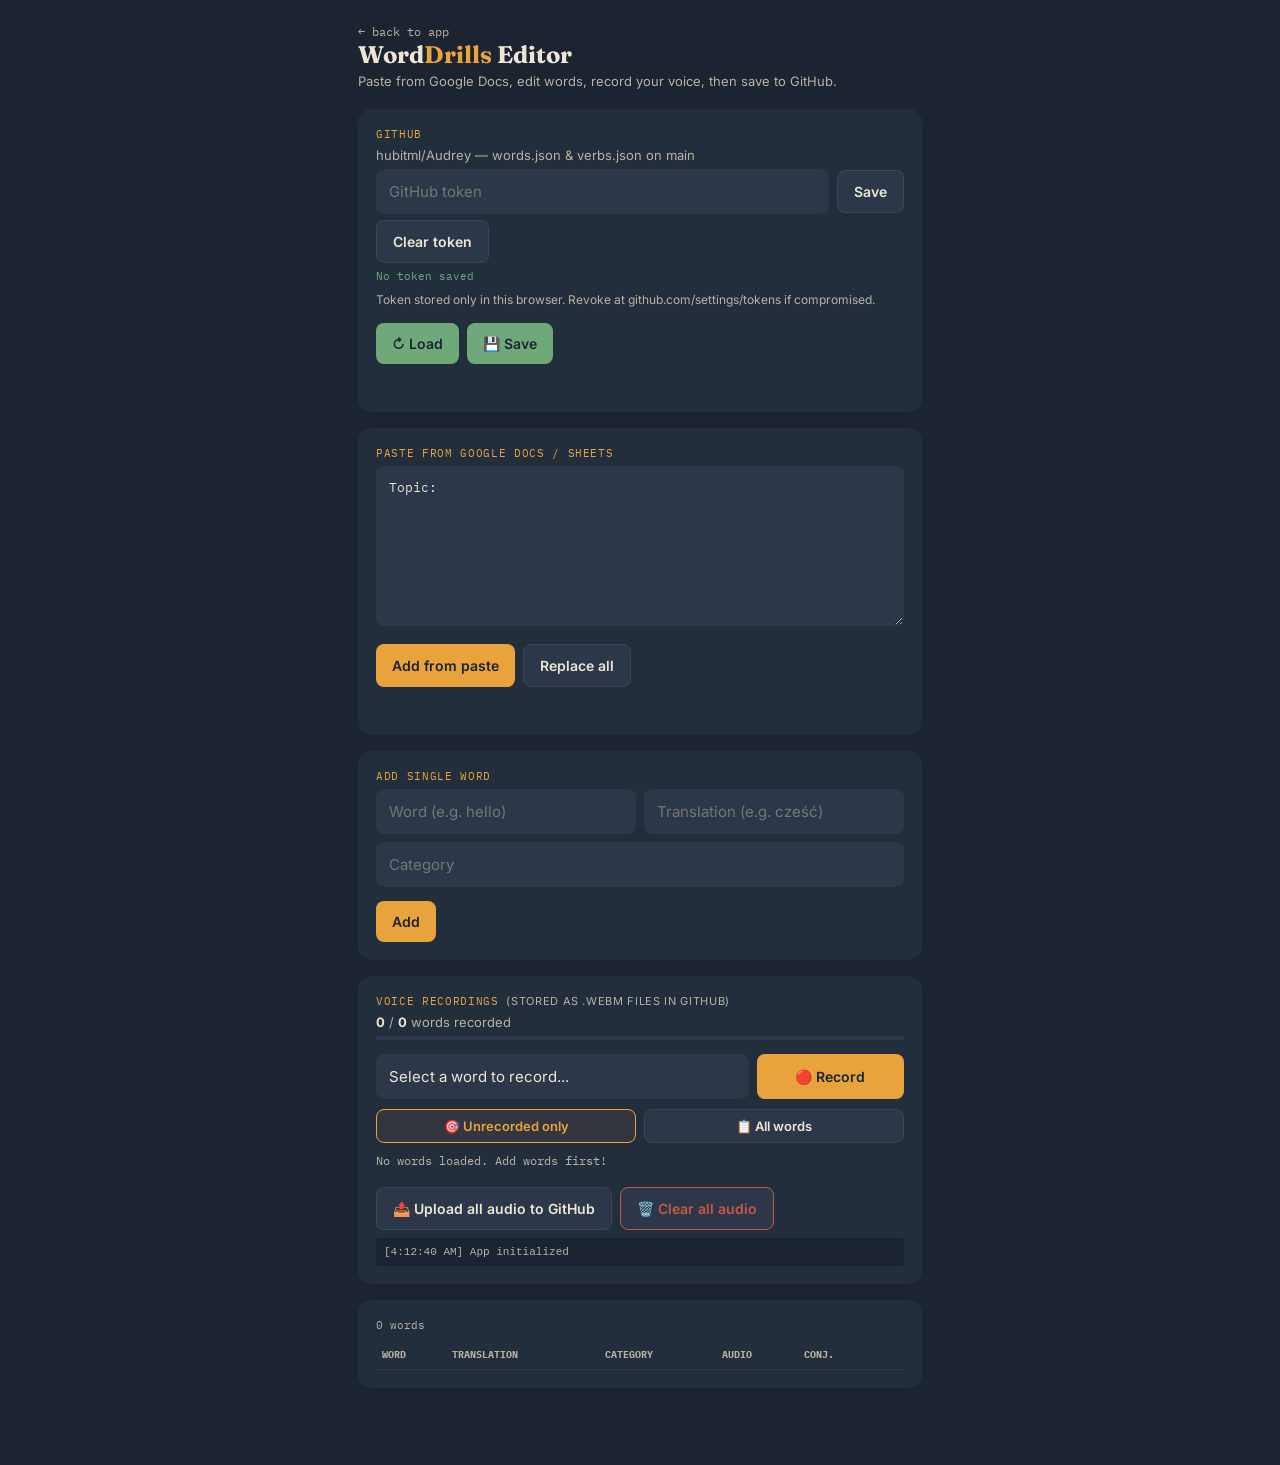
==== commit 06ddbda5: "Update editor.html" ====
--- a/editor.html
+++ b/editor.html
@@ -7,7 +7,7 @@
 <link rel="preconnect" href="https://fonts.googleapis.com">
 <link href="https://fonts.googleapis.com/css2?family=Fraunces:opsz,wght@9..144,500;9..144,700&family=Inter:wght@400;500;600;700&family=IBM+Plex+Mono:wght@500&display=swap" rel="stylesheet">
 <style>
-  /* ---------- same base styles, with additions for expandable row ---------- */
+  /* ---------- styles ---------- */
   :root{
     --ink:#1B2430;
     --surface:#232E3D;
@@ -156,7 +156,7 @@
     margin-top:6px;
   }
 
-  /* Voice manager (unchanged) */
+  /* Voice manager styles */
   .voice-item{
     display:flex;
     justify-content:space-between;
@@ -223,6 +223,39 @@
   .voice-select-row{ display:flex; gap:8px; margin-bottom:10px; }
   .voice-select-row select{ flex:3; }
   .voice-select-row button{ flex:1; min-width:80px; }
+  .debug-info{ 
+    background:var(--ink); 
+    padding:8px; 
+    border-radius:4px; 
+    font-family:monospace; 
+    font-size:11px; 
+    margin-top:8px;
+    word-break:break-all;
+    color:var(--paper-dim);
+    max-height:150px;
+    overflow-y:auto;
+    display:none;
+  }
+  .audio-status-badge {
+    display:inline-block;
+    padding:2px 8px;
+    border-radius:4px;
+    font-size:10px;
+    font-weight:bold;
+  }
+  .audio-status-badge.cloud { background:var(--sage); color:var(--ink); }
+  .audio-status-badge.local { background:var(--amber); color:var(--ink); }
+  .audio-status-badge.none { background:var(--surface-2); color:var(--paper-dim); }
+  
+  /* Audio player */
+  .audio-player {
+    width: 100%;
+    max-width: 200px;
+    height: 40px;
+  }
+  .audio-player::-webkit-media-controls-panel {
+    background: var(--surface-2);
+  }
 </style>
 </head>
 <body>
@@ -285,7 +318,7 @@
 
   <!-- ===== VOICE MANAGER ===== -->
   <div class="card">
-    <label class="field-label">Voice recordings</label>
+    <label class="field-label">Voice recordings <span style="font-family:Inter;font-size:11px;color:var(--paper-dim);font-weight:400;">(stored as .webm files in GitHub)</span></label>
     <div class="voice-count"><strong id="voice-total">0</strong> / <strong id="voice-total-words">0</strong> words recorded</div>
     
     <div class="voice-progress-bar">
@@ -308,19 +341,19 @@
     <div id="voice-list"></div>
 
     <div class="btn-row">
-      <button class="btn-secondary" id="voice-export-btn">📤 Export</button>
-      <button class="btn-secondary" id="voice-import-btn">📥 Import</button>
-      <button class="btn-secondary" id="voice-delete-all-btn" style="border-color:var(--rust); color:var(--rust);">🗑️ Clear all</button>
+      <button class="btn-secondary" id="voice-upload-all-btn">📤 Upload all audio to GitHub</button>
+      <button class="btn-secondary" id="voice-delete-all-btn" style="border-color:var(--rust); color:var(--rust);">🗑️ Clear all audio</button>
     </div>
-    <input type="file" id="voice-import-file" accept=".json" style="display:none;">
-    <div id="voice-import-status" class="status"></div>
+    
+    <!-- Debug info -->
+    <div id="voice-debug" class="debug-info"></div>
   </div>
 
   <!-- ===== WORD TABLE ===== -->
   <div class="card">
     <div class="count-tag" id="word-count">0 words</div>
     <table>
-      <thead><tr><th>Word</th><th>Translation</th><th>Category</th><th>Conj.</th><th></th></tr></thead>
+      <thead><tr><th>Word</th><th>Translation</th><th>Category</th><th>Audio</th><th>Conj.</th><th></th></tr></thead>
       <tbody id="word-table-body"></tbody>
     </table>
   </div>
@@ -328,12 +361,45 @@
 
 <script>
 // ================================================================
+//  IOS AUDIO UNLOCK
+// ================================================================
+function enableIOSAudio() {
+  const AudioContext = window.AudioContext || window.webkitAudioContext;
+  if (AudioContext) {
+    const ctx = new AudioContext();
+    if (ctx.state === 'suspended') {
+      const unlock = () => {
+        ctx.resume().then(() => {
+          console.log('🔊 Audio context unlocked');
+          document.removeEventListener('click', unlock);
+          document.removeEventListener('touchstart', unlock);
+          document.removeEventListener('touchend', unlock);
+        }).catch(err => {
+          console.warn('Audio unlock failed:', err);
+        });
+      };
+      document.addEventListener('click', unlock);
+      document.addEventListener('touchstart', unlock);
+      document.addEventListener('touchend', unlock);
+    } else {
+      console.log('🔊 Audio context already running');
+    }
+  }
+}
+enableIOSAudio();
+
+// ================================================================
 //  UTILITY
 // ================================================================
 const Utils = {
   wordKey: (item) => item.word + '|' + item.translation,
   escapeAttr: (s) => String(s || '').replace(/"/g, '&quot;'),
-  capitalize: (s) => s.charAt(0).toUpperCase() + s.slice(1)
+  capitalize: (s) => s.charAt(0).toUpperCase() + s.slice(1),
+  // Generate a safe filename from word + translation
+  audioFileName: (word, translation) => {
+    const clean = (s) => s.toLowerCase().replace(/[^a-z0-9]/g, '_');
+    return `audio/${clean(word)}_${clean(translation)}.webm`;
+  }
 };
 const PRONOUNS = ["ja", "ty", "my", "wy", "on/ona/ono", "oni"];
 
@@ -350,22 +416,26 @@
   words.forEach((w, i) => {
     const isVerb = w.conjugations && Array.isArray(w.conjugations) && w.conjugations.length === 6;
     const hasConj = isVerb ? '✅' : '';
+    const hasAudio = w.audioFile && w.audioFile.length > 0;
+    const audioStatus = hasAudio ? '🎤' : '⏺️';
+    const audioClass = hasAudio ? 'cloud' : 'none';
+    
     const tr = document.createElement('tr');
     tr.innerHTML = `
       <td><input data-i="${i}" data-field="word" value="${Utils.escapeAttr(w.word)}"></td>
       <td><input data-i="${i}" data-field="translation" value="${Utils.escapeAttr(w.translation)}"></td>
       <td><input data-i="${i}" data-field="category" value="${Utils.escapeAttr(w.category)}"></td>
+      <td><span class="audio-status-badge ${audioClass}">${audioStatus}</span></td>
       <td><button class="conj-toggle-btn" data-i="${i}">${hasConj || '✏️'}</button></td>
       <td><button class="del-btn" data-i="${i}">Delete</button></td>
     `;
     body.appendChild(tr);
 
-    // Expandable conjugation row (right after this row)
+    // Expandable conjugation row
     const conjRow = document.createElement('tr');
     conjRow.className = 'conj-row';
     conjRow.dataset.i = i;
-    // Build the 6 input fields
-    let html = `<td colspan="5"><div class="conj-row-inner">`;
+    let html = `<td colspan="6"><div class="conj-row-inner">`;
     PRONOUNS.forEach((p, idx) => {
       const val = (w.conjugations && w.conjugations[idx]) ? w.conjugations[idx] : '';
       html += `<div class="row"><span class="label-fixed">${p}</span><input type="text" class="conj-input" data-idx="${idx}" value="${Utils.escapeAttr(val)}" placeholder="conjugation"></div>`;
@@ -374,14 +444,14 @@
     conjRow.innerHTML = html;
     body.appendChild(conjRow);
 
-    // Toggle button to show/hide the conj row
+    // Toggle button for conj row
     const toggleBtn = tr.querySelector('.conj-toggle-btn');
     toggleBtn.addEventListener('click', () => {
       const row = body.querySelector(`.conj-row[data-i="${i}"]`);
       row.classList.toggle('open');
     });
 
-    // Save conjugations button
+    // Save conjugations
     const saveBtn = conjRow.querySelector('.save-conj-btn');
     saveBtn.addEventListener('click', () => {
       const inputs = conjRow.querySelectorAll('.conj-input');
@@ -392,13 +462,13 @@
         return;
       }
       w.conjugations = newConj;
-      refreshTable(); // re-render to update the toggle button text
+      refreshTable();
       el('table-status').textContent = `Conjugations saved for "${w.word}".`;
       el('table-status').className = 'status success';
     });
   });
 
-  // Bind inline edits (input fields)
+  // Bind inline edits
   body.querySelectorAll('input[data-i]').forEach(inp => {
     inp.addEventListener('input', e => {
       const i = e.target.dataset.i, field = e.target.dataset.field;
@@ -429,7 +499,7 @@
 }
 
 // ================================================================
-//  ADD SINGLE WORD (no conjugation UI here)
+//  ADD SINGLE WORD
 // ================================================================
 el('add-btn').addEventListener('click', () => {
   const word = el('new-word').value.trim();
@@ -513,7 +583,7 @@
 });
 
 // ================================================================
-//  GITHUB - LOAD & SAVE
+//  GITHUB - LOAD & SAVE (with separate audio files)
 // ================================================================
 const GH_OWNER = 'hubitml';
 const GH_REPO = 'Audrey';
@@ -567,6 +637,130 @@
   return data.content.sha;
 }
 
+// Upload an audio file to GitHub
+async function uploadAudioFile(token, fileName, audioBlob) {
+  const url = `https://api.github.com/repos/${GH_OWNER}/${GH_REPO}/contents/${fileName}`;
+  
+  // Convert blob to base64
+  const reader = new FileReader();
+  const base64 = await new Promise((resolve) => {
+    reader.onloadend = () => {
+      const data = reader.result.split(',')[1];
+      resolve(data);
+    };
+    reader.readAsDataURL(audioBlob);
+  });
+  
+  const body = {
+    message: `Upload audio: ${fileName}`,
+    content: base64,
+    branch: GH_BRANCH
+  };
+  
+  // Check if file exists to get SHA
+  try {
+    const existing = await fetch(url, {
+      headers: { 'Authorization': `Bearer ${token}`, 'Accept': 'application/vnd.github+json' }
+    });
+    if (existing.ok) {
+      const data = await existing.json();
+      body.sha = data.sha;
+    }
+  } catch (e) {
+    // File doesn't exist, that's fine
+  }
+  
+  const res = await fetch(url, {
+    method: 'PUT',
+    headers: { 'Authorization': `Bearer ${token}`, 'Accept': 'application/vnd.github+json', 'Content-Type': 'application/json' },
+    body: JSON.stringify(body)
+  });
+  
+  if (!res.ok) {
+    const errData = await res.json().catch(() => ({}));
+    throw new Error(`GitHub upload failed: ${errData.message || res.statusText}`);
+  }
+  
+  return await res.json();
+}
+
+// Upload all audio files to GitHub
+async function uploadAllAudio(token) {
+  const withAudio = words.filter(w => w.audioData && w.audioData.length > 0);
+  let uploaded = 0;
+  let failed = 0;
+  
+  for (const word of withAudio) {
+    try {
+      const fileName = Utils.audioFileName(word.word, word.translation);
+      const byteCharacters = atob(word.audioData);
+      const byteNumbers = new Array(byteCharacters.length);
+      for (let i = 0; i < byteCharacters.length; i++) {
+        byteNumbers[i] = byteCharacters.charCodeAt(i);
+      }
+      const byteArray = new Uint8Array(byteNumbers);
+      const blob = new Blob([byteArray], { type: word.audioType || 'audio/webm' });
+      
+      await uploadAudioFile(token, fileName, blob);
+      
+      // Update word with the GitHub file path
+      word.audioFile = fileName;
+      delete word.audioData; // Remove the base64 data to save space
+      word.audioUploaded = true;
+      
+      uploaded++;
+      logDebug(`Uploaded audio: ${fileName}`);
+      
+    } catch (err) {
+      failed++;
+      console.error(`Failed to upload ${word.word}:`, err);
+    }
+  }
+  
+  return { uploaded, failed };
+}
+
+// Load audio files from GitHub
+async function loadAudioFile(token, fileName) {
+  const url = `https://api.github.com/repos/${GH_OWNER}/${GH_REPO}/contents/${fileName}?ref=${GH_BRANCH}`;
+  const res = await fetch(url, {
+    headers: { 'Authorization': `Bearer ${token}`, 'Accept': 'application/vnd.github+json' }
+  });
+  
+  if (!res.ok) {
+    return null;
+  }
+  
+  const data = await res.json();
+  // Return the base64 content
+  return data.content;
+}
+
+async function loadAllAudio(token) {
+  const withAudio = words.filter(w => w.audioFile && w.audioFile.length > 0);
+  let loaded = 0;
+  let failed = 0;
+  
+  for (const word of withAudio) {
+    try {
+      const audioData = await loadAudioFile(token, word.audioFile);
+      if (audioData) {
+        word.audioData = audioData;
+        loaded++;
+        logDebug(`Loaded audio: ${word.audioFile}`);
+      } else {
+        failed++;
+      }
+    } catch (err) {
+      failed++;
+      console.error(`Failed to load ${word.word}:`, err);
+    }
+  }
+  
+  return { loaded, failed };
+}
+
+// ===== GITHUB LOAD/SAVE =====
 el('github-load-btn').addEventListener('click', async () => {
   const status = el('github-status');
   const token = getToken();
@@ -590,7 +784,7 @@
       throw new Error(`words.json: ${wordsRes.status} ${wordsRes.statusText}`);
     }
 
-    // Load verbs.json (if exists)
+    // Load verbs.json
     const verbsRes = await fetch(`https://api.github.com/repos/${GH_OWNER}/${GH_REPO}/contents/verbs.json?ref=${GH_BRANCH}`, {
       headers: { 'Authorization': `Bearer ${token}`, 'Accept': 'application/vnd.github+json' }
     });
@@ -604,14 +798,21 @@
     }
 
     words = [...loadedWords, ...loadedVerbs];
+    
+    // Load audio files for words that have audioFile references
+    status.textContent = 'Loading audio files...';
+    const audioResult = await loadAllAudio(token);
+    
     refreshTable();
     populateWordSelect();
     updateVoiceCount();
-    status.textContent = `Loaded ${words.length} words (${loadedWords.length} words, ${loadedVerbs.length} verbs).`;
+    
+    status.textContent = `Loaded ${words.length} words (${audioResult.loaded} audio files).`;
     status.className = 'status';
   } catch (err) {
     status.textContent = 'Load failed: ' + err.message;
     status.className = 'status error';
+    console.error(err);
   }
 });
 
@@ -622,177 +823,68 @@
   status.textContent = 'Saving…';
   status.className = 'status';
   try {
+    // Upload audio files first
+    status.textContent = 'Uploading audio files...';
+    const audioResult = await uploadAllAudio(token);
+    
+    // Separate words and verbs (but keep audioFile references)
     const wordsOnly = words.filter(w => !w.conjugations || !Array.isArray(w.conjugations) || w.conjugations.length !== 6);
     const verbsOnly = words.filter(w => w.conjugations && Array.isArray(w.conjugations) && w.conjugations.length === 6);
 
+    // Clean up - keep only necessary fields
+    const cleanWords = wordsOnly.map(w => {
+      const clean = { word: w.word, translation: w.translation, category: w.category || 'uncategorized' };
+      if (w.audioFile) clean.audioFile = w.audioFile;
+      return clean;
+    });
+    
+    const cleanVerbs = verbsOnly.map(w => {
+      const clean = { word: w.word, translation: w.translation, category: w.category || 'uncategorized', conjugations: w.conjugations };
+      if (w.audioFile) clean.audioFile = w.audioFile;
+      return clean;
+    });
+
     const shaWords = await fetchFileSha(token, 'words.json');
-    const newShaWords = await saveFile(token, 'words.json', wordsOnly, shaWords);
+    const newShaWords = await saveFile(token, 'words.json', cleanWords, shaWords);
     currentFileShaWords = newShaWords;
 
     const shaVerbs = await fetchFileSha(token, 'verbs.json');
-    const newShaVerbs = await saveFile(token, 'verbs.json', verbsOnly, shaVerbs);
+    const newShaVerbs = await saveFile(token, 'verbs.json', cleanVerbs, shaVerbs);
     currentFileShaVerbs = newShaVerbs;
 
-    status.textContent = `Saved ${wordsOnly.length} words and ${verbsOnly.length} verbs.`;
+    const audioCount = words.filter(w => w.audioFile).length;
+    status.textContent = `Saved ${wordsOnly.length} words and ${verbsOnly.length} verbs (${audioCount} with audio, ${audioResult.uploaded} uploaded).`;
     status.className = 'status';
   } catch (err) {
     status.textContent = 'Save failed: ' + err.message;
     status.className = 'status error';
+    console.error(err);
   }
 });
 
 // ================================================================
-//  VOICE MANAGER (unchanged – same as before)
-// ================================================================
-const VoiceManager = {
-  dbName: 'WordDrillsVoices',
-  dbVersion: 1,
-  storeName: 'recordings',
-  db: null,
-  mediaRecorder: null,
-  audioChunks: [],
-  isRecording: false,
-
-  async init() {
-    return new Promise((resolve, reject) => {
-      const request = indexedDB.open(this.dbName, this.dbVersion);
-      request.onupgradeneeded = (event) => {
-        const db = event.target.result;
-        if (!db.objectStoreNames.contains(this.storeName)) {
-          const store = db.createObjectStore(this.storeName, { keyPath: 'wordKey' });
-          store.createIndex('word', 'word', { unique: false });
-          store.createIndex('translation', 'translation', { unique: false });
-        }
-      };
-      request.onsuccess = (event) => { this.db = event.target.result; resolve(); };
-      request.onerror = (event) => { reject(event.target.error); };
-    });
-  },
-
-  async saveRecording(wordKey, word, translation, category, audioBlob) {
-    return new Promise((resolve, reject) => {
-      const transaction = this.db.transaction([this.storeName], 'readwrite');
-      const store = transaction.objectStore(this.storeName);
-      const record = { wordKey, word, translation, category: category || 'unknown', audioBlob, timestamp: Date.now() };
-      const request = store.put(record);
-      request.onsuccess = () => resolve();
-      request.onerror = () => reject(request.error);
-    });
-  },
-
-  async getRecording(wordKey) {
-    return new Promise((resolve, reject) => {
-      const transaction = this.db.transaction([this.storeName], 'readonly');
-      const store = transaction.objectStore(this.storeName);
-      const request = store.get(wordKey);
-      request.onsuccess = () => resolve(request.result);
-      request.onerror = () => reject(request.error);
-    });
-  },
-
-  async getAllRecordings() {
-    return new Promise((resolve, reject) => {
-      const transaction = this.db.transaction([this.storeName], 'readonly');
-      const store = transaction.objectStore(this.storeName);
-      const request = store.getAll();
-      request.onsuccess = () => resolve(request.result);
-      request.onerror = () => reject(request.error);
-    });
-  },
-
-  async deleteRecording(wordKey) {
-    return new Promise((resolve, reject) => {
-      const transaction = this.db.transaction([this.storeName], 'readwrite');
-      const store = transaction.objectStore(this.storeName);
-      const request = store.delete(wordKey);
-      request.onsuccess = () => resolve();
-      request.onerror = () => reject(request.error);
-    });
-  },
-
-  async deleteAll() {
-    return new Promise((resolve, reject) => {
-      const transaction = this.db.transaction([this.storeName], 'readwrite');
-      const store = transaction.objectStore(this.storeName);
-      const request = store.clear();
-      request.onsuccess = () => resolve();
-      request.onerror = () => reject(request.error);
-    });
-  },
-
-  async startRecording() {
-    try {
-      const stream = await navigator.mediaDevices.getUserMedia({ audio: true });
-      this.mediaRecorder = new MediaRecorder(stream);
-      this.audioChunks = [];
-      this.mediaRecorder.ondataavailable = (event) => { if (event.data.size > 0) this.audioChunks.push(event.data); };
-      this.mediaRecorder.start();
-      this.isRecording = true;
-      return true;
-    } catch (err) { console.error(err); return false; }
-  },
-
-  async stopRecording() {
-    if (!this.mediaRecorder || !this.isRecording) return null;
-    return new Promise((resolve) => {
-      this.mediaRecorder.onstop = () => {
-        const audioBlob = new Blob(this.audioChunks, { type: 'audio/webm' });
-        this.isRecording = false;
-        this.mediaRecorder.stream.getTracks().forEach(track => track.stop());
-        resolve(audioBlob);
-      };
-      this.mediaRecorder.stop();
-    });
-  },
-
-  playAudio(audioBlob) {
-    const url = URL.createObjectURL(audioBlob);
-    const audio = new Audio(url);
-    audio.onended = () => URL.revokeObjectURL(url);
-    audio.play();
-    return audio;
-  },
-
-  async exportAll() {
-    const recordings = await this.getAllRecordings();
-    return await Promise.all(recordings.map(async (r) => {
-      const base64 = await this.blobToBase64(r.audioBlob);
-      return { wordKey: r.wordKey, word: r.word, translation: r.translation, category: r.category, audio: base64, timestamp: r.timestamp };
-    }));
-  },
-
-  blobToBase64(blob) {
-    return new Promise((resolve) => {
-      const reader = new FileReader();
-      reader.onloadend = () => resolve(reader.result);
-      reader.readAsDataURL(blob);
-    });
-  },
-
-  async importFromData(data) {
-    let count = 0;
-    for (const r of data) {
-      try {
-        const response = await fetch(r.audio);
-        const blob = await response.blob();
-        await this.saveRecording(r.wordKey, r.word, r.translation, r.category || 'unknown', blob);
-        count++;
-      } catch (e) { console.warn('Failed to import:', r.wordKey, e); }
-    }
-    return count;
-  }
-};
-
-// ================================================================
-//  VOICE UI (unchanged)
-// ================================================================
-let voiceRecordings = [];
+//  VOICE RECORDING - Store as separate files
+// ================================================================
 let voiceIsRecording = false;
 let voicePending = null;
 let voiceFilter = 'unrecorded';
+let debugMode = true;
+let mediaRecorder = null;
+let audioChunks = [];
+
+function logDebug(message, data) {
+  const debugEl = el('voice-debug');
+  if (debugMode && debugEl) {
+    const timestamp = new Date().toLocaleTimeString();
+    const logMessage = data ? `${message}: ${JSON.stringify(data)}` : message;
+    debugEl.innerHTML += `\n[${timestamp}] ${logMessage}`;
+    debugEl.style.display = 'block';
+    debugEl.scrollTop = debugEl.scrollHeight;
+    console.log('[Voice Debug]', message, data || '');
+  }
+}
 
 async function loadVoiceRecordings() {
-  voiceRecordings = await VoiceManager.getAllRecordings();
   populateWordSelect();
   renderVoiceList();
   updateVoiceCount();
@@ -805,12 +897,14 @@
   
   const wordsToShow = voiceFilter === 'all' 
     ? words 
-    : words.filter(w => !voiceRecordings.some(r => r.wordKey === Utils.wordKey(w)));
+    : words.filter(w => !w.audioData && !w.audioFile);
   
   wordsToShow.forEach(w => {
     const opt = document.createElement('option');
     opt.value = Utils.wordKey(w);
-    opt.textContent = `${w.word} → ${w.translation} [${w.category}]`;
+    const hasAudio = w.audioData || w.audioFile;
+    const status = hasAudio ? ' ✓' : '';
+    opt.textContent = `${w.word} → ${w.translation} [${w.category}]${status}`;
     if (opt.value === currentVal) opt.selected = true;
     select.appendChild(opt);
   });
@@ -818,27 +912,28 @@
 
 function renderVoiceList() {
   const container = el('voice-list');
-  
-  if (voiceRecordings.length === 0) {
+  const withAudio = words.filter(w => w.audioData || w.audioFile);
+  
+  if (withAudio.length === 0) {
     container.innerHTML = `<div class="empty-state">No recordings yet. Select a word above and click Record.</div>`;
     return;
   }
 
-  container.innerHTML = voiceRecordings.map(r => {
-    const wordObj = words.find(w => Utils.wordKey(w) === r.wordKey);
-    const category = wordObj ? wordObj.category : r.category;
+  container.innerHTML = withAudio.map(w => {
+    const dataSize = w.audioData ? (w.audioData.length / 1024).toFixed(1) + ' KB' : '✅ uploaded';
+    const isUploaded = w.audioFile ? ' (📤 on GitHub)' : ' (💾 local)';
     
     return `
     <div class="voice-item">
       <div>
-        <span class="voice-word">${r.word}</span>
-        <span class="voice-meta">${r.translation}</span>
-        <span class="voice-meta">[${category}]</span>
-        <span class="voice-meta" style="color:var(--sage);">✓ recorded</span>
+        <span class="voice-word">${w.word}</span>
+        <span class="voice-meta">${w.translation}</span>
+        <span class="voice-meta">[${w.category}]</span>
+        <span class="voice-meta" style="color:var(--sage);">✓ ${dataSize}${isUploaded}</span>
       </div>
       <div class="voice-actions">
-        <button class="play-btn" onclick="window.playVoice('${r.wordKey}')">▶️</button>
-        <button class="delete-btn" onclick="window.deleteVoice('${r.wordKey}')">🗑️</button>
+        <button class="play-btn" onclick="window.playVoice('${Utils.wordKey(w)}')">▶️</button>
+        <button class="delete-btn" onclick="window.deleteVoice('${Utils.wordKey(w)}')">🗑️</button>
       </div>
     </div>
   `}).join('');
@@ -846,7 +941,7 @@
 
 function updateVoiceCount() {
   const total = words.length;
-  const recorded = voiceRecordings.length;
+  const recorded = words.filter(w => w.audioData || w.audioFile).length;
   el('voice-total').textContent = recorded;
   el('voice-total-words').textContent = total;
   
@@ -857,7 +952,7 @@
     el('voice-status').textContent = 'No words loaded. Add words first!';
     el('voice-status').className = 'status';
   } else if (recorded === total && total > 0) {
-    el('voice-status').textContent = '🎉 All words recorded!';
+    el('voice-status').textContent = '🎉 All words recorded! Click "Upload all audio" to save to GitHub.';
     el('voice-status').className = 'status success';
   } else {
     el('voice-status').textContent = `${total - recorded} words left to record`;
@@ -882,52 +977,202 @@
     return;
   }
 
-  const existing = await VoiceManager.getRecording(wordKey);
-  if (existing) {
-    if (!confirm(`"${wordObj.word}" already has a recording. Overwrite?`)) return;
-  }
-
-  const success = await VoiceManager.startRecording();
-  if (success) {
+  if (wordObj.audioData || wordObj.audioFile) {
+    if (!confirm(`"${wordObj.word}" already has audio. Overwrite?`)) return;
+  }
+
+  try {
+    el('voice-status').textContent = '🎤 Requesting microphone access...';
+    el('voice-status').className = 'status';
+    
+    const stream = await navigator.mediaDevices.getUserMedia({ 
+      audio: {
+        echoCancellation: true,
+        noiseSuppression: true,
+        autoGainControl: true
+      } 
+    });
+    
+    // Use opus codec for better quality
+    let mimeType = 'audio/webm;codecs=opus';
+    if (!MediaRecorder.isTypeSupported(mimeType)) {
+      mimeType = 'audio/webm';
+      if (!MediaRecorder.isTypeSupported(mimeType)) {
+        if (MediaRecorder.isTypeSupported('audio/mp4')) {
+          mimeType = 'audio/mp4';
+        } else if (MediaRecorder.isTypeSupported('audio/ogg')) {
+          mimeType = 'audio/ogg';
+        }
+      }
+    }
+    
+    logDebug('Using MIME type:', mimeType);
+    
+    mediaRecorder = new MediaRecorder(stream, {
+      mimeType: mimeType,
+      audioBitsPerSecond: 128000
+    });
+    
+    audioChunks = [];
+    
+    mediaRecorder.ondataavailable = (event) => {
+      if (event.data && event.data.size > 0) {
+        audioChunks.push(event.data);
+        logDebug('Chunk received:', event.data.size);
+      }
+    };
+    
+    mediaRecorder.start(1000);
     voiceIsRecording = true;
     voicePending = { wordKey, word: wordObj.word, translation: wordObj.translation, category: wordObj.category };
+    
     el('voice-record-btn').textContent = '⏹️ Stop';
     el('voice-record-btn').style.background = 'var(--rust)';
     el('voice-status').innerHTML = `<span class="recording-indicator"></span> Recording "${wordObj.word}"... Click Stop when done.`;
     el('voice-status').className = 'status';
-  } else {
-    el('voice-status').textContent = '❌ Could not access microphone.';
+    
+    logDebug('Recording started for', wordObj.word);
+    
+  } catch (err) {
+    console.error('Recording error:', err);
+    if (err.name === 'NotAllowedError') {
+      el('voice-status').textContent = '❌ Microphone access denied. Please allow microphone access in your browser settings.';
+    } else if (err.name === 'NotFoundError') {
+      el('voice-status').textContent = '❌ No microphone found. Please connect a microphone.';
+    } else {
+      el('voice-status').textContent = '❌ ' + err.message;
+    }
     el('voice-status').className = 'status error';
+    voiceIsRecording = false;
   }
 }
 
 async function stopVoiceRecording() {
-  const audioBlob = await VoiceManager.stopRecording();
-  if (!audioBlob) return;
-  if (!voicePending) return;
-
-  await VoiceManager.saveRecording(
-    voicePending.wordKey,
-    voicePending.word,
-    voicePending.translation,
-    voicePending.category,
-    audioBlob
-  );
-
-  voiceIsRecording = false;
-  voicePending = null;
-  el('voice-record-btn').textContent = '🔴 Record';
-  el('voice-record-btn').style.background = '';
-  el('voice-status').textContent = '✅ Saved!';
-  el('voice-status').className = 'status success';
-
-  await loadVoiceRecordings();
-  setTimeout(() => { el('voice-status').textContent = ''; }, 3000);
+  try {
+    if (!mediaRecorder || !voiceIsRecording) {
+      throw new Error('No recording in progress');
+    }
+    
+    el('voice-status').textContent = '⏹️ Stopping recording...';
+    el('voice-status').className = 'status';
+    
+    const audioBlob = await new Promise((resolve) => {
+      mediaRecorder.onstop = () => {
+        const blob = new Blob(audioChunks, { type: mediaRecorder.mimeType || 'audio/webm' });
+        logDebug('Audio blob size:', blob.size);
+        resolve(blob);
+      };
+      mediaRecorder.stop();
+      mediaRecorder.stream.getTracks().forEach(track => track.stop());
+    });
+    
+    if (!audioBlob || audioBlob.size === 0) {
+      throw new Error('Audio recording is empty (0 bytes)');
+    }
+    
+    if (!voicePending) {
+      throw new Error('No pending recording');
+    }
+
+    // Convert audio to base64 for local storage
+    const audioData = await new Promise((resolve) => {
+      const reader = new FileReader();
+      reader.onloadend = () => {
+        const base64 = reader.result.split(',')[1];
+        resolve(base64);
+      };
+      reader.readAsDataURL(audioBlob);
+    });
+
+    // Find and update the word object
+    const wordIndex = words.findIndex(w => Utils.wordKey(w) === voicePending.wordKey);
+    if (wordIndex === -1) {
+      throw new Error('Word not found in list');
+    }
+    
+    words[wordIndex].audioData = audioData;
+    words[wordIndex].audioType = mediaRecorder.mimeType || 'audio/webm';
+    // Remove any old audioFile reference (will be re-created on upload)
+    delete words[wordIndex].audioFile;
+    
+    voiceIsRecording = false;
+    const savedWord = words[wordIndex].word;
+    voicePending = null;
+    
+    el('voice-record-btn').textContent = '🔴 Record';
+    el('voice-record-btn').style.background = '';
+    el('voice-status').textContent = `✅ Audio saved locally for "${savedWord}"! (${(audioData.length / 1024).toFixed(1)} KB)`;
+    el('voice-status').className = 'status success';
+
+    refreshTable();
+    populateWordSelect();
+    renderVoiceList();
+    updateVoiceCount();
+    
+    // Auto-play to verify
+    try {
+      playAudioFromData(audioData, mediaRecorder.mimeType);
+    } catch (playErr) {
+      // Don't show error for auto-play
+    }
+    
+  } catch (err) {
+    console.error('Stop recording error:', err);
+    el('voice-status').textContent = '❌ Error saving: ' + err.message;
+    el('voice-status').className = 'status error';
+    voiceIsRecording = false;
+    el('voice-record-btn').textContent = '🔴 Record';
+    el('voice-record-btn').style.background = '';
+  }
+}
+
+function playAudioFromData(audioData, mimeType = 'audio/webm') {
+  try {
+    if (!audioData || audioData.length === 0) {
+      throw new Error('No audio data');
+    }
+    
+    const byteCharacters = atob(audioData);
+    const byteNumbers = new Array(byteCharacters.length);
+    for (let i = 0; i < byteCharacters.length; i++) {
+      byteNumbers[i] = byteCharacters.charCodeAt(i);
+    }
+    const byteArray = new Uint8Array(byteNumbers);
+    const blob = new Blob([byteArray], { type: mimeType || 'audio/webm' });
+    
+    const url = URL.createObjectURL(blob);
+    const audio = new Audio(url);
+    
+    audio.onended = () => URL.revokeObjectURL(url);
+    audio.onerror = (e) => {
+      console.warn('Playback error:', e);
+      // Try iOS-friendly fallback
+      const fallbackAudio = new Audio();
+      fallbackAudio.src = url;
+      fallbackAudio.play().catch(err => console.warn('Fallback play failed:', err));
+    };
+    
+    audio.play().catch(err => {
+      console.warn('Play failed:', err);
+      // iOS often needs user interaction to play
+      el('voice-status').textContent = '⚠️ Tap play again to hear audio (iOS requires user interaction).';
+      el('voice-status').className = 'status error';
+    });
+    
+    return audio;
+    
+  } catch (err) {
+    console.error('Play error:', err);
+    throw err;
+  }
 }
 
 el('voice-record-btn').addEventListener('click', () => {
-  if (voiceIsRecording) { stopVoiceRecording(); }
-  else { startVoiceRecording(); }
+  if (voiceIsRecording) { 
+    stopVoiceRecording(); 
+  } else { 
+    startVoiceRecording(); 
+  }
 });
 
 el('voice-filter-unrecorded').addEventListener('click', () => {
@@ -946,70 +1191,168 @@
   renderVoiceList();
 });
 
-window.playVoice = async function(wordKey) {
-  const record = await VoiceManager.getRecording(wordKey);
-  if (record && record.audioBlob) {
-    VoiceManager.playAudio(record.audioBlob);
+// Upload all audio files to GitHub
+el('voice-upload-all-btn').addEventListener('click', async () => {
+  const token = getToken();
+  if (!token) {
+    el('voice-status').textContent = '❌ Please save a GitHub token first.';
+    el('voice-status').className = 'status error';
+    return;
+  }
+  
+  const withAudio = words.filter(w => w.audioData && w.audioData.length > 0);
+  if (withAudio.length === 0) {
+    el('voice-status').textContent = '⚠️ No audio data to upload.';
+    el('voice-status').className = 'status error';
+    return;
+  }
+  
+  if (!confirm(`Upload ${withAudio.length} audio files to GitHub?`)) return;
+  
+  el('voice-status').textContent = `📤 Uploading ${withAudio.length} audio files...`;
+  el('voice-status').className = 'status';
+  
+  try {
+    const result = await uploadAllAudio(token);
+    
+    // Update the UI
+    refreshTable();
+    populateWordSelect();
+    renderVoiceList();
+    updateVoiceCount();
+    
+    el('voice-status').textContent = `📤 Upload complete: ${result.uploaded} uploaded, ${result.failed} failed.`;
+    el('voice-status').className = result.failed > 0 ? 'status error' : 'status success';
+    
+  } catch (err) {
+    console.error('Upload error:', err);
+    el('voice-status').textContent = '❌ Upload failed: ' + err.message;
+    el('voice-status').className = 'status error';
+  }
+});
+
+window.playVoice = function(wordKey) {
+  try {
+    const word = words.find(w => Utils.wordKey(w) === wordKey);
+    if (!word) {
+      el('voice-status').textContent = '⚠️ Word not found.';
+      el('voice-status').className = 'status error';
+      return;
+    }
+    
+    // Check if we have audio data
+    let audioData = word.audioData;
+    
+    if (!audioData && word.audioFile) {
+      // We need to load from GitHub first
+      el('voice-status').textContent = '📥 Loading audio from GitHub...';
+      el('voice-status').className = 'status';
+      
+      const token = getToken();
+      if (!token) {
+        el('voice-status').textContent = '❌ Need GitHub token to load audio.';
+        el('voice-status').className = 'status error';
+        return;
+      }
+      
+      loadAudioFile(token, word.audioFile).then(data => {
+        if (data) {
+          word.audioData = data;
+          playAudioFromData(data, word.audioType || 'audio/webm');
+          el('voice-status').textContent = '▶️ Playing...';
+          el('voice-status').className = 'status';
+          setTimeout(() => {
+            if (el('voice-status').textContent === '▶️ Playing...') {
+              el('voice-status').textContent = '';
+            }
+          }, 3000);
+        } else {
+          el('voice-status').textContent = '❌ Could not load audio from GitHub.';
+          el('voice-status').className = 'status error';
+        }
+      }).catch(err => {
+        console.error('Load error:', err);
+        el('voice-status').textContent = '❌ Load error: ' + err.message;
+        el('voice-status').className = 'status error';
+      });
+      return;
+    }
+    
+    if (!audioData) {
+      el('voice-status').textContent = '⚠️ No audio found for this word.';
+      el('voice-status').className = 'status error';
+      return;
+    }
+    
     el('voice-status').textContent = '▶️ Playing...';
     el('voice-status').className = 'status';
-    setTimeout(() => { el('voice-status').textContent = ''; }, 2000);
+    
+    playAudioFromData(audioData, word.audioType || 'audio/webm');
+    
+    setTimeout(() => {
+      if (el('voice-status').textContent === '▶️ Playing...') {
+        el('voice-status').textContent = '';
+      }
+    }, 3000);
+    
+  } catch (err) {
+    console.error('Play error:', err);
+    el('voice-status').textContent = '❌ Playback error: ' + err.message;
+    el('voice-status').className = 'status error';
   }
 };
 
-window.deleteVoice = async function(wordKey) {
+window.deleteVoice = function(wordKey) {
   if (!confirm('Delete this recording?')) return;
-  await VoiceManager.deleteRecording(wordKey);
-  await loadVoiceRecordings();
-  el('voice-status').textContent = '🗑️ Deleted.';
+  
+  const word = words.find(w => Utils.wordKey(w) === wordKey);
+  if (!word) return;
+  
+  delete word.audioData;
+  delete word.audioFile;
+  delete word.audioType;
+  
+  refreshTable();
+  populateWordSelect();
+  renderVoiceList();
+  updateVoiceCount();
+  
+  el('voice-status').textContent = '🗑️ Audio deleted.';
   el('voice-status').className = 'status';
   setTimeout(() => { el('voice-status').textContent = ''; }, 3000);
 };
 
-el('voice-export-btn').addEventListener('click', async () => {
-  const data = await VoiceManager.exportAll();
-  if (data.length === 0) { el('voice-import-status').textContent = '⚠️ No recordings to export.'; return; }
-  const json = JSON.stringify(data, null, 2);
-  const blob = new Blob([json], { type: 'application/json' });
-  const url = URL.createObjectURL(blob);
-  const a = document.createElement('a');
-  a.href = url;
-  a.download = `voice-recordings-${new Date().toISOString().slice(0,10)}.json`;
-  a.click();
-  URL.revokeObjectURL(url);
-  el('voice-import-status').textContent = `📤 Exported ${data.length} recordings.`;
-  el('voice-import-status').className = 'status success';
-  setTimeout(() => { el('voice-import-status').textContent = ''; }, 3000);
-});
-
-el('voice-import-btn').addEventListener('click', () => el('voice-import-file').click());
-el('voice-import-file').addEventListener('change', async (e) => {
-  if (e.target.files.length > 0) {
-    try {
-      const text = await e.target.files[0].text();
-      const data = JSON.parse(text);
-      if (!Array.isArray(data) || data.length === 0) { throw new Error('Invalid format'); }
-      const count = await VoiceManager.importFromData(data);
-      await loadVoiceRecordings();
-      el('voice-import-status').textContent = `✅ Imported ${count} recordings.`;
-      el('voice-import-status').className = 'status success';
-      setTimeout(() => { el('voice-import-status').textContent = ''; }, 3000);
-    } catch (err) {
-      el('voice-import-status').textContent = '❌ Import failed: ' + err.message;
-      el('voice-import-status').className = 'status error';
-    }
-  }
-  e.target.value = '';
-});
-
 el('voice-delete-all-btn').addEventListener('click', async () => {
-  if (!confirm('Delete ALL voice recordings? This cannot be undone!')) return;
-  await VoiceManager.deleteAll();
-  await loadVoiceRecordings();
-  el('voice-status').textContent = '🗑️ All recordings deleted.';
+  if (!confirm('Delete ALL audio recordings from ALL words? This cannot be undone!')) return;
+  
+  words.forEach(w => {
+    delete w.audioData;
+    delete w.audioFile;
+    delete w.audioType;
+  });
+  
+  refreshTable();
+  populateWordSelect();
+  renderVoiceList();
+  updateVoiceCount();
+  
+  el('voice-status').textContent = '🗑️ All audio deleted.';
   el('voice-status').className = 'status';
   setTimeout(() => { el('voice-status').textContent = ''; }, 3000);
 });
 
+// Toggle debug mode
+el('voice-status').addEventListener('dblclick', () => {
+  debugMode = !debugMode;
+  const debugEl = el('voice-debug');
+  if (!debugMode) {
+    debugEl.style.display = 'none';
+  } else {
+    debugEl.style.display = 'block';
+    logDebug('Debug mode enabled');
+  }
+});
+
 document.addEventListener('keydown', (e) => {
   if (e.key === 'Escape' && voiceIsRecording) { stopVoiceRecording(); }
 });
@@ -1018,14 +1361,31 @@
 //  INIT
 // ================================================================
 async function init() {
-  await VoiceManager.init();
-  await loadVoiceRecordings();
-  updateTokenSavedTag();
-  refreshTable();
-
-  if (!navigator.mediaDevices || !navigator.mediaDevices.getUserMedia) {
-    el('voice-record-btn').disabled = true;
-    el('voice-status').textContent = '⚠️ Microphone not supported in this browser.';
+  try {
+    updateTokenSavedTag();
+    refreshTable();
+    populateWordSelect();
+    updateVoiceCount();
+    
+    if (!navigator.mediaDevices || !navigator.mediaDevices.getUserMedia) {
+      el('voice-record-btn').disabled = true;
+      el('voice-status').textContent = '⚠️ Microphone not supported in this browser or HTTPS required.';
+      el('voice-status').className = 'status error';
+    }
+    
+    logDebug('App initialized');
+    
+    // Try to unlock audio on any user interaction
+    document.addEventListener('touchstart', () => {
+      const ctx = new (window.AudioContext || window.webkitAudioContext)();
+      if (ctx.state === 'suspended') {
+        ctx.resume();
+      }
+    }, { once: true });
+    
+  } catch (err) {
+    console.error('Init error:', err);
+    el('voice-status').textContent = '❌ Initialization error: ' + err.message;
     el('voice-status').className = 'status error';
   }
 }
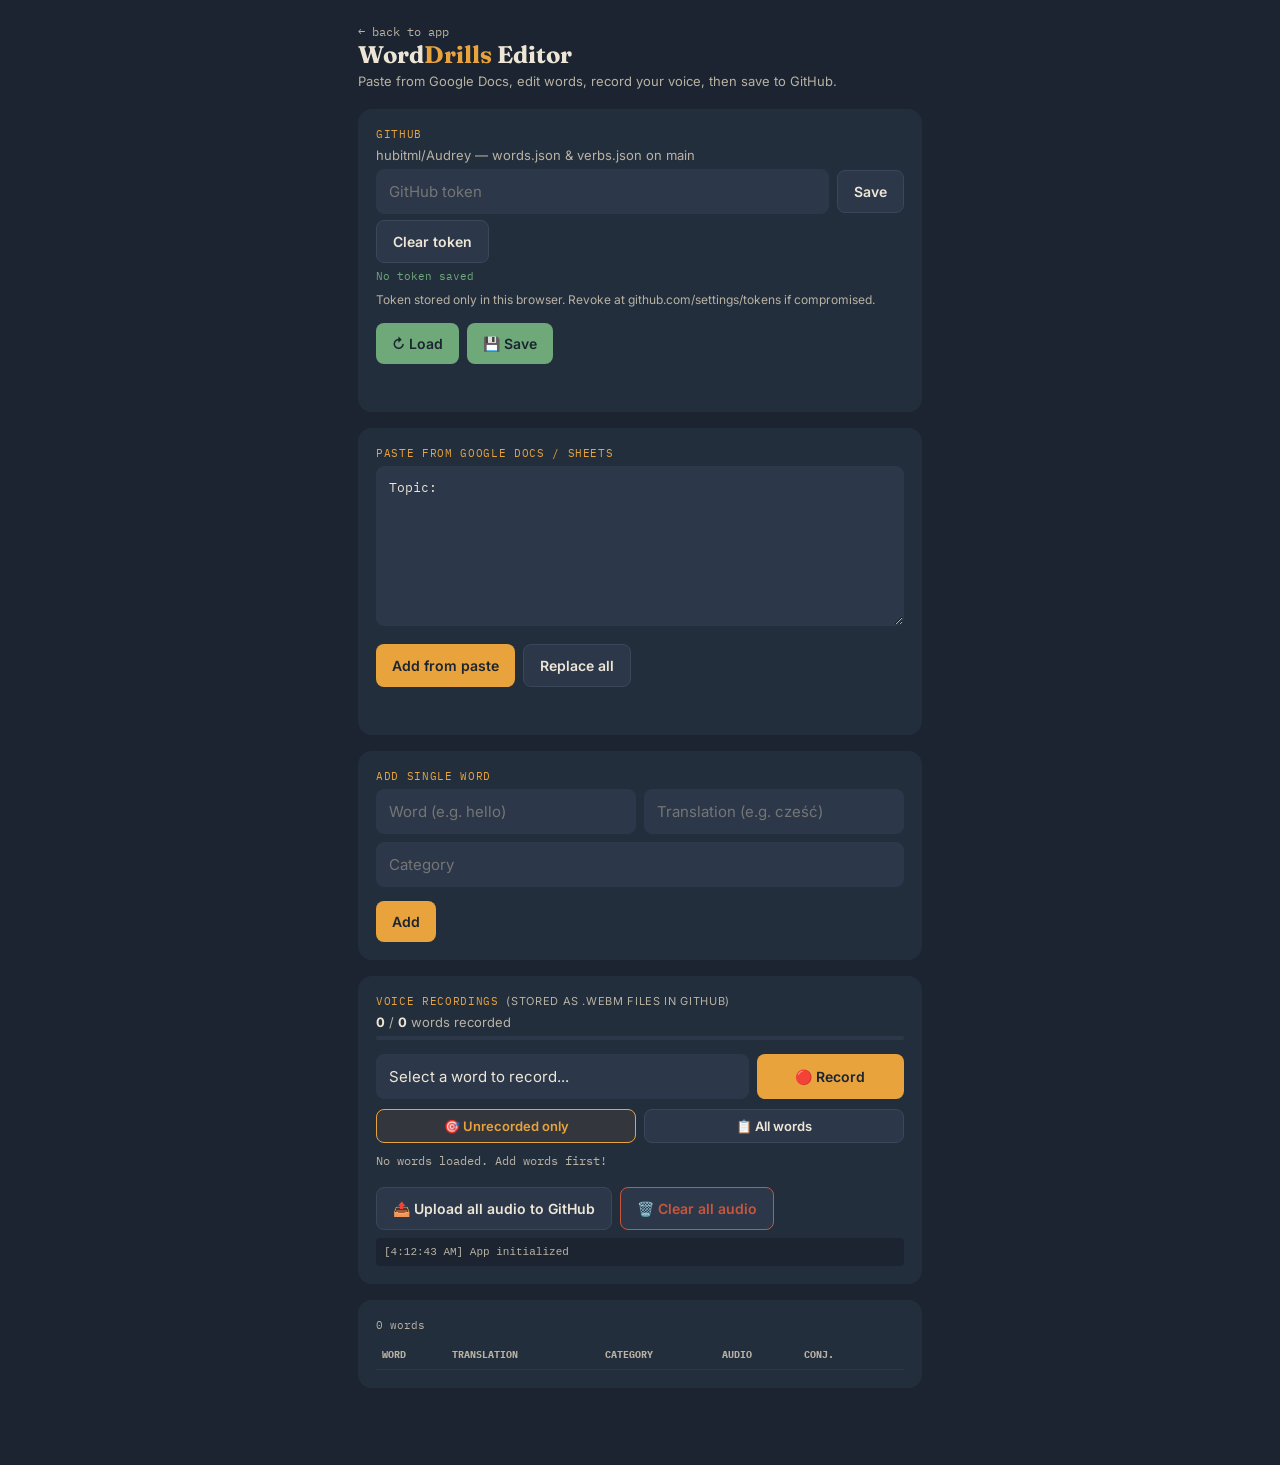
==== commit 98a46b45: "Update editor.html" ====
--- a/editor.html
+++ b/editor.html
@@ -7,7 +7,6 @@
 <link rel="preconnect" href="https://fonts.googleapis.com">
 <link href="https://fonts.googleapis.com/css2?family=Fraunces:opsz,wght@9..144,500;9..144,700&family=Inter:wght@400;500;600;700&family=IBM+Plex+Mono:wght@500&display=swap" rel="stylesheet">
 <style>
-  /* ---------- styles ---------- */
   :root{
     --ink:#1B2430;
     --surface:#232E3D;
@@ -155,8 +154,6 @@
     color:var(--sage);
     margin-top:6px;
   }
-
-  /* Voice manager styles */
   .voice-item{
     display:flex;
     justify-content:space-between;
@@ -247,7 +244,6 @@
   .audio-status-badge.local { background:var(--amber); color:var(--ink); }
   .audio-status-badge.none { background:var(--surface-2); color:var(--paper-dim); }
   
-  /* Audio player */
   .audio-player {
     width: 100%;
     max-width: 200px;
@@ -399,6 +395,11 @@
   audioFileName: (word, translation) => {
     const clean = (s) => s.toLowerCase().replace(/[^a-z0-9]/g, '_');
     return `audio/${clean(word)}_${clean(translation)}.webm`;
+  },
+  // Get the full URL for an audio file on GitHub
+  audioUrl: (fileName) => {
+    if (!fileName) return null;
+    return `https://raw.githubusercontent.com/hubitml/Audrey/main/${fileName}`;
   }
 };
 const PRONOUNS = ["ja", "ty", "my", "wy", "on/ona/ono", "oni"];
@@ -583,7 +584,7 @@
 });
 
 // ================================================================
-//  GITHUB - LOAD & SAVE (with separate audio files)
+//  GITHUB - LOAD & SAVE
 // ================================================================
 const GH_OWNER = 'hubitml';
 const GH_REPO = 'Audrey';
@@ -641,7 +642,6 @@
 async function uploadAudioFile(token, fileName, audioBlob) {
   const url = `https://api.github.com/repos/${GH_OWNER}/${GH_REPO}/contents/${fileName}`;
   
-  // Convert blob to base64
   const reader = new FileReader();
   const base64 = await new Promise((resolve) => {
     reader.onloadend = () => {
@@ -657,7 +657,6 @@
     branch: GH_BRANCH
   };
   
-  // Check if file exists to get SHA
   try {
     const existing = await fetch(url, {
       headers: { 'Authorization': `Bearer ${token}`, 'Accept': 'application/vnd.github+json' }
@@ -667,7 +666,7 @@
       body.sha = data.sha;
     }
   } catch (e) {
-    // File doesn't exist, that's fine
+    // File doesn't exist
   }
   
   const res = await fetch(url, {
@@ -720,46 +719,6 @@
   return { uploaded, failed };
 }
 
-// Load audio files from GitHub
-async function loadAudioFile(token, fileName) {
-  const url = `https://api.github.com/repos/${GH_OWNER}/${GH_REPO}/contents/${fileName}?ref=${GH_BRANCH}`;
-  const res = await fetch(url, {
-    headers: { 'Authorization': `Bearer ${token}`, 'Accept': 'application/vnd.github+json' }
-  });
-  
-  if (!res.ok) {
-    return null;
-  }
-  
-  const data = await res.json();
-  // Return the base64 content
-  return data.content;
-}
-
-async function loadAllAudio(token) {
-  const withAudio = words.filter(w => w.audioFile && w.audioFile.length > 0);
-  let loaded = 0;
-  let failed = 0;
-  
-  for (const word of withAudio) {
-    try {
-      const audioData = await loadAudioFile(token, word.audioFile);
-      if (audioData) {
-        word.audioData = audioData;
-        loaded++;
-        logDebug(`Loaded audio: ${word.audioFile}`);
-      } else {
-        failed++;
-      }
-    } catch (err) {
-      failed++;
-      console.error(`Failed to load ${word.word}:`, err);
-    }
-  }
-  
-  return { loaded, failed };
-}
-
 // ===== GITHUB LOAD/SAVE =====
 el('github-load-btn').addEventListener('click', async () => {
   const status = el('github-status');
@@ -799,15 +758,12 @@
 
     words = [...loadedWords, ...loadedVerbs];
     
-    // Load audio files for words that have audioFile references
-    status.textContent = 'Loading audio files...';
-    const audioResult = await loadAllAudio(token);
-    
     refreshTable();
     populateWordSelect();
     updateVoiceCount();
     
-    status.textContent = `Loaded ${words.length} words (${audioResult.loaded} audio files).`;
+    const audioCount = words.filter(w => w.audioFile).length;
+    status.textContent = `Loaded ${words.length} words (${audioCount} with audio).`;
     status.className = 'status';
   } catch (err) {
     status.textContent = 'Load failed: ' + err.message;
@@ -823,11 +779,7 @@
   status.textContent = 'Saving…';
   status.className = 'status';
   try {
-    // Upload audio files first
-    status.textContent = 'Uploading audio files...';
-    const audioResult = await uploadAllAudio(token);
-    
-    // Separate words and verbs (but keep audioFile references)
+    // Separate words and verbs
     const wordsOnly = words.filter(w => !w.conjugations || !Array.isArray(w.conjugations) || w.conjugations.length !== 6);
     const verbsOnly = words.filter(w => w.conjugations && Array.isArray(w.conjugations) && w.conjugations.length === 6);
 
@@ -853,7 +805,7 @@
     currentFileShaVerbs = newShaVerbs;
 
     const audioCount = words.filter(w => w.audioFile).length;
-    status.textContent = `Saved ${wordsOnly.length} words and ${verbsOnly.length} verbs (${audioCount} with audio, ${audioResult.uploaded} uploaded).`;
+    status.textContent = `Saved ${wordsOnly.length} words and ${verbsOnly.length} verbs (${audioCount} with audio).`;
     status.className = 'status';
   } catch (err) {
     status.textContent = 'Save failed: ' + err.message;
@@ -863,7 +815,7 @@
 });
 
 // ================================================================
-//  VOICE RECORDING - Store as separate files
+//  VOICE RECORDING
 // ================================================================
 let voiceIsRecording = false;
 let voicePending = null;
@@ -993,7 +945,6 @@
       } 
     });
     
-    // Use opus codec for better quality
     let mimeType = 'audio/webm;codecs=opus';
     if (!MediaRecorder.isTypeSupported(mimeType)) {
       mimeType = 'audio/webm';
@@ -1146,21 +1097,32 @@
     audio.onended = () => URL.revokeObjectURL(url);
     audio.onerror = (e) => {
       console.warn('Playback error:', e);
-      // Try iOS-friendly fallback
-      const fallbackAudio = new Audio();
-      fallbackAudio.src = url;
-      fallbackAudio.play().catch(err => console.warn('Fallback play failed:', err));
     };
     
     audio.play().catch(err => {
       console.warn('Play failed:', err);
-      // iOS often needs user interaction to play
       el('voice-status').textContent = '⚠️ Tap play again to hear audio (iOS requires user interaction).';
       el('voice-status').className = 'status error';
     });
     
     return audio;
     
+  } catch (err) {
+    console.error('Play error:', err);
+    throw err;
+  }
+}
+
+function playAudioFromUrl(url) {
+  try {
+    const audio = new Audio(url);
+    audio.onerror = (e) => {
+      console.warn('Playback error:', e);
+    };
+    audio.play().catch(err => {
+      console.warn('Play failed:', err);
+    });
+    return audio;
   } catch (err) {
     console.error('Play error:', err);
     throw err;
@@ -1240,60 +1202,45 @@
       return;
     }
     
-    // Check if we have audio data
-    let audioData = word.audioData;
-    
-    if (!audioData && word.audioFile) {
-      // We need to load from GitHub first
-      el('voice-status').textContent = '📥 Loading audio from GitHub...';
-      el('voice-status').className = 'status';
-      
-      const token = getToken();
-      if (!token) {
-        el('voice-status').textContent = '❌ Need GitHub token to load audio.';
+    // If we have an audioFile, play from GitHub
+    if (word.audioFile) {
+      const url = Utils.audioUrl(word.audioFile);
+      if (!url) {
+        el('voice-status').textContent = '⚠️ No audio URL found.';
         el('voice-status').className = 'status error';
         return;
       }
       
-      loadAudioFile(token, word.audioFile).then(data => {
-        if (data) {
-          word.audioData = data;
-          playAudioFromData(data, word.audioType || 'audio/webm');
-          el('voice-status').textContent = '▶️ Playing...';
-          el('voice-status').className = 'status';
-          setTimeout(() => {
-            if (el('voice-status').textContent === '▶️ Playing...') {
-              el('voice-status').textContent = '';
-            }
-          }, 3000);
-        } else {
-          el('voice-status').textContent = '❌ Could not load audio from GitHub.';
-          el('voice-status').className = 'status error';
+      el('voice-status').textContent = '▶️ Playing from GitHub...';
+      el('voice-status').className = 'status';
+      
+      playAudioFromUrl(url);
+      
+      setTimeout(() => {
+        if (el('voice-status').textContent === '▶️ Playing from GitHub...') {
+          el('voice-status').textContent = '';
         }
-      }).catch(err => {
-        console.error('Load error:', err);
-        el('voice-status').textContent = '❌ Load error: ' + err.message;
-        el('voice-status').className = 'status error';
-      });
+      }, 3000);
       return;
     }
     
-    if (!audioData) {
-      el('voice-status').textContent = '⚠️ No audio found for this word.';
-      el('voice-status').className = 'status error';
+    // Otherwise play from local data
+    if (word.audioData) {
+      el('voice-status').textContent = '▶️ Playing...';
+      el('voice-status').className = 'status';
+      
+      playAudioFromData(word.audioData, word.audioType || 'audio/webm');
+      
+      setTimeout(() => {
+        if (el('voice-status').textContent === '▶️ Playing...') {
+          el('voice-status').textContent = '';
+        }
+      }, 3000);
       return;
     }
     
-    el('voice-status').textContent = '▶️ Playing...';
-    el('voice-status').className = 'status';
-    
-    playAudioFromData(audioData, word.audioType || 'audio/webm');
-    
-    setTimeout(() => {
-      if (el('voice-status').textContent === '▶️ Playing...') {
-        el('voice-status').textContent = '';
-      }
-    }, 3000);
+    el('voice-status').textContent = '⚠️ No audio found for this word.';
+    el('voice-status').className = 'status error';
     
   } catch (err) {
     console.error('Play error:', err);
@@ -1375,7 +1322,6 @@
     
     logDebug('App initialized');
     
-    // Try to unlock audio on any user interaction
     document.addEventListener('touchstart', () => {
       const ctx = new (window.AudioContext || window.webkitAudioContext)();
       if (ctx.state === 'suspended') {
